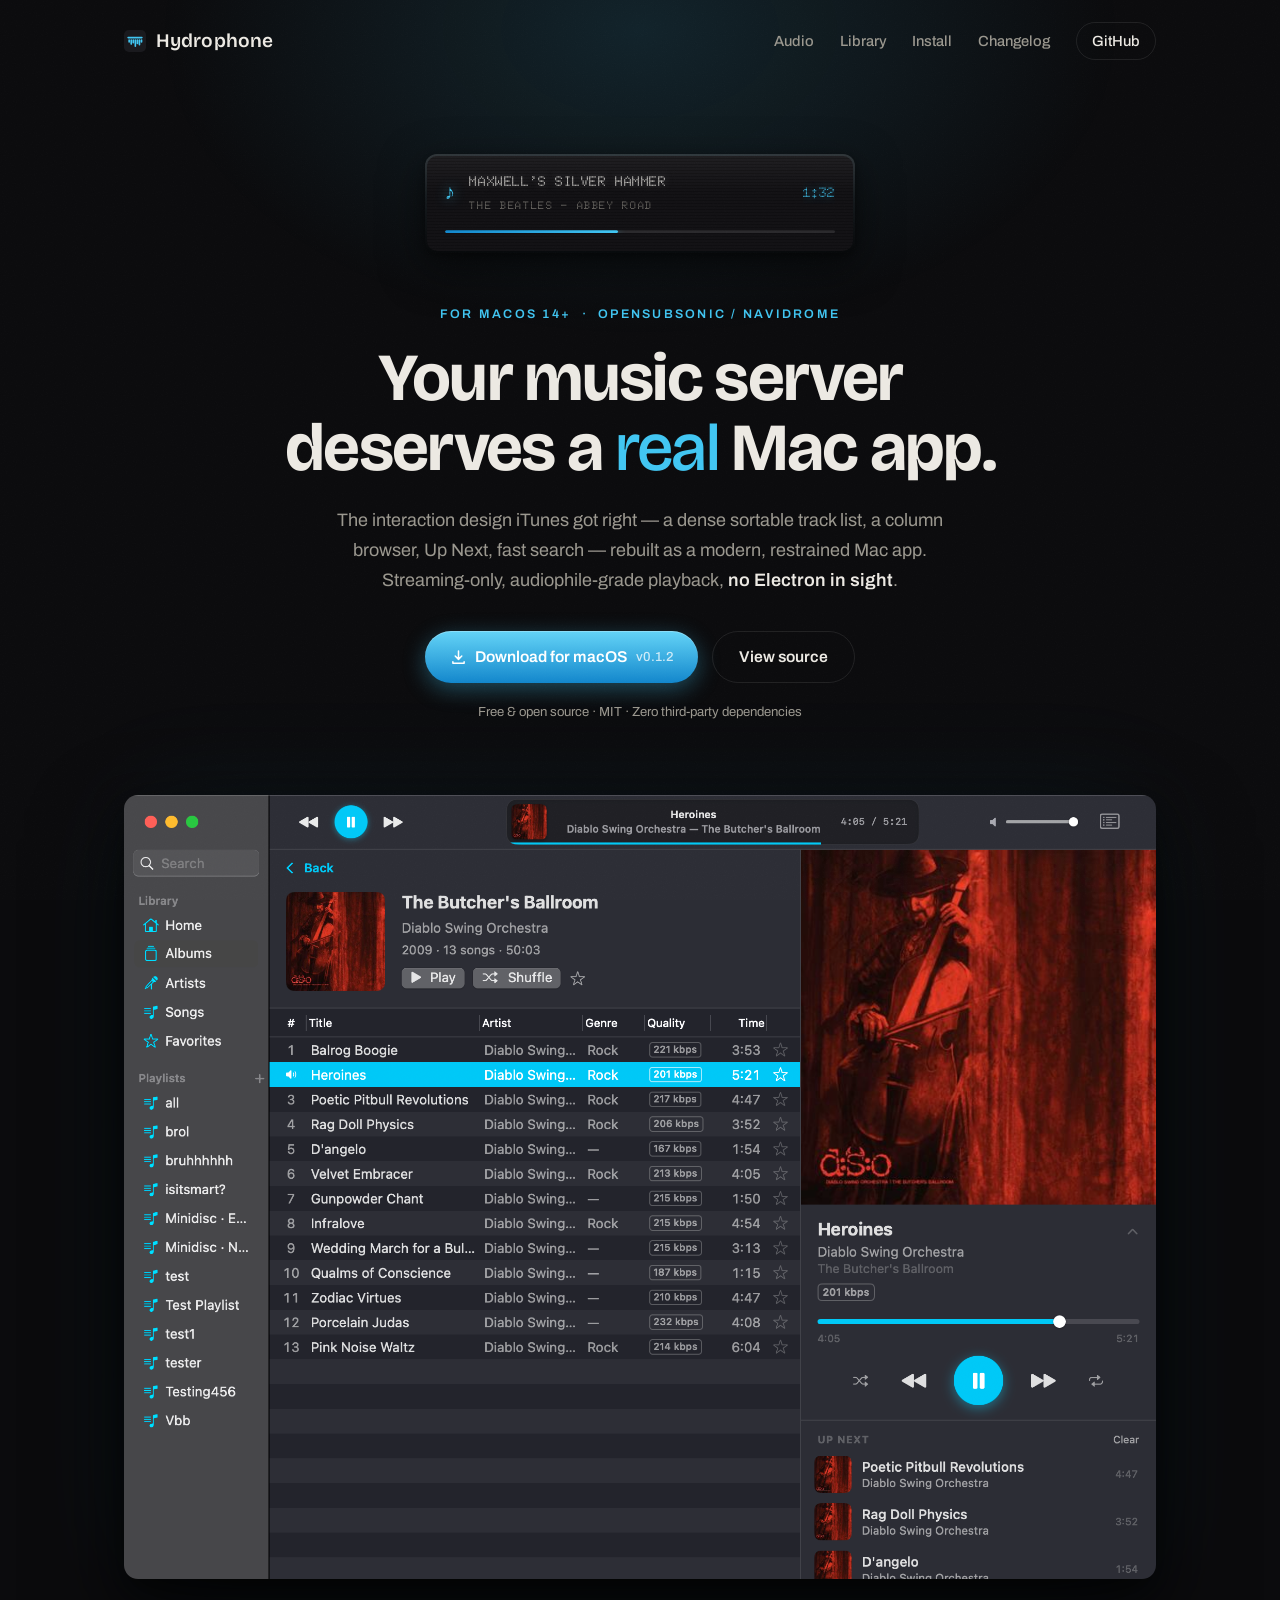
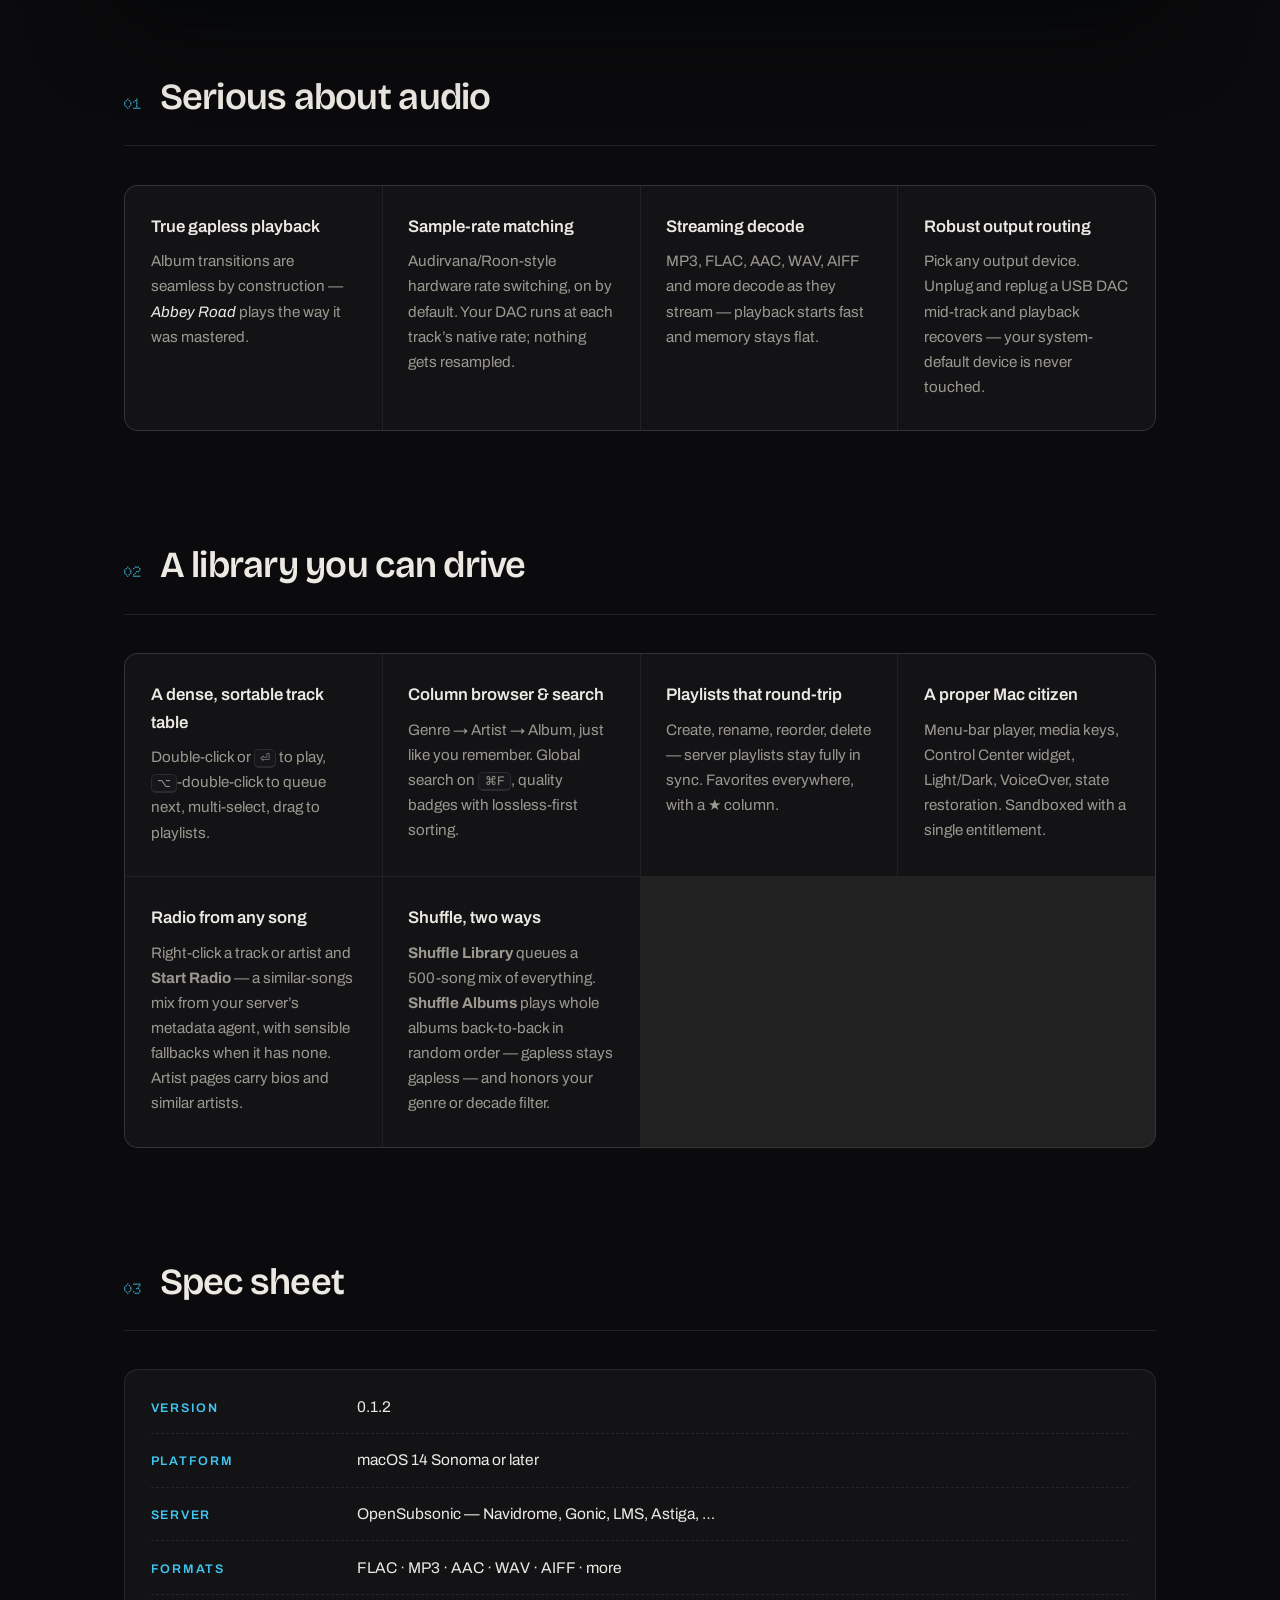
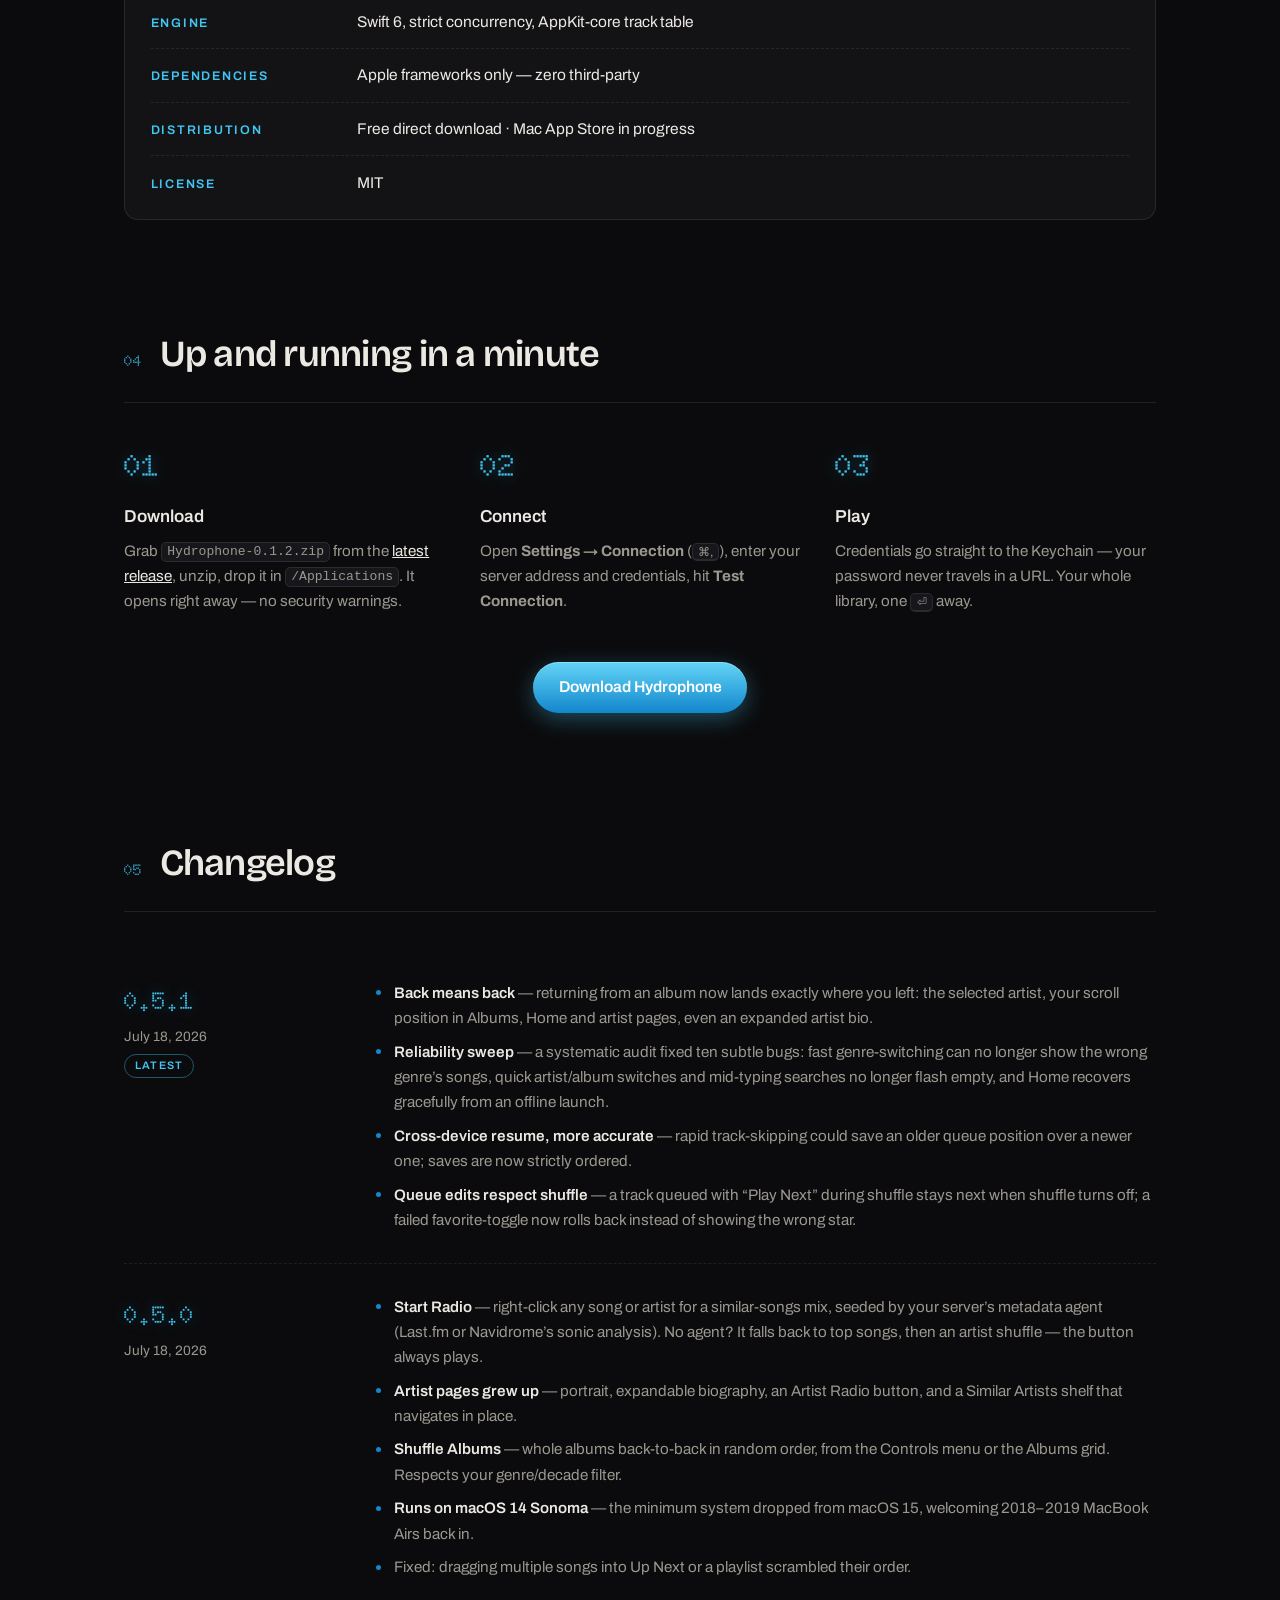
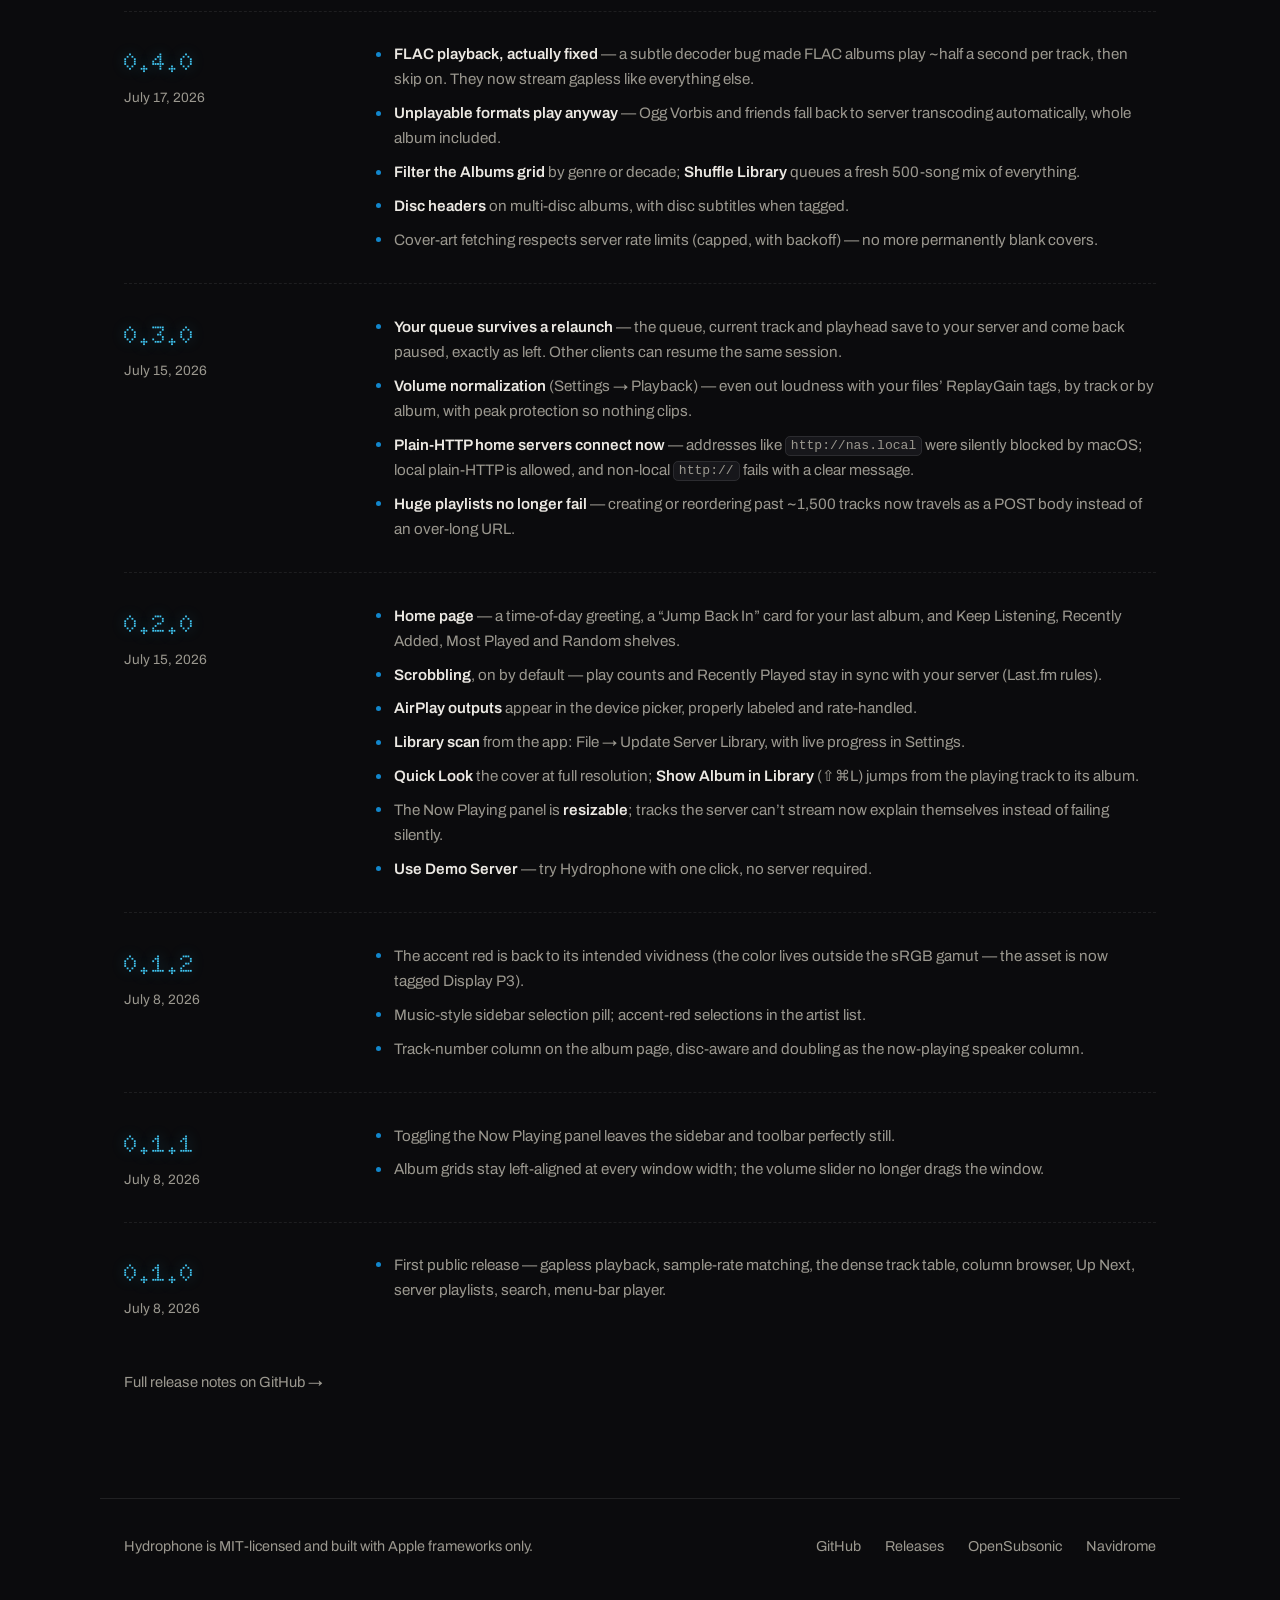
==== site/index.html @ 829f9384 "site: retake the marketing screenshot with the new branding Captured live from the aqua build agains" ====
<!doctype html>
<html lang="en">
<head>
<meta charset="utf-8">
<meta name="viewport" content="width=device-width, initial-scale=1">
<title>Hydrophone — a native macOS player for your own music server</title>
<meta name="description" content="Hydrophone is a native, audiophile-grade macOS music player for OpenSubsonic and Navidrome servers. Gapless playback, sample-rate matching, no Electron.">
<link rel="canonical" href="https://hydrophone.app/">
<meta property="og:url" content="https://hydrophone.app/">
<meta property="og:title" content="Hydrophone">
<meta property="og:description" content="A native macOS music player for your own OpenSubsonic server.">
<meta property="og:image" content="assets/app-window.png">
<link rel="icon" href="data:image/svg+xml,%3Csvg xmlns='http://www.w3.org/2000/svg' viewBox='0 0 32 32'%3E%3Crect width='32' height='32' rx='7' fill='%230b0b0d'/%3E%3Cpath d='M6 11h20M7.5 14.5v3M10.5 14.5v6M13.5 14.5v4M16.5 14.5v9M19.5 14.5v5M22.5 14.5v7M25.5 14.5v3' fill='none' stroke='%2341c6f2' stroke-width='2.4' stroke-linecap='round'/%3E%3C/svg%3E">
<link rel="preconnect" href="https://fonts.googleapis.com">
<link rel="preconnect" href="https://fonts.gstatic.com" crossorigin>
<link href="https://fonts.googleapis.com/css2?family=Archivo:wght@400;500;600&family=Bricolage+Grotesque:opsz,wght@12..96,500;12..96,600;12..96,700&family=Doto:wght@600;700&display=swap" rel="stylesheet">
<link rel="stylesheet" href="style.css">
</head>
<body>

<header class="nav">
  <a class="wordmark" href="#">
    <svg viewBox="0 0 32 32" width="22" height="22" aria-hidden="true"><rect width="32" height="32" rx="7" fill="#1a1a1e"/><path d="M6 11h20M7.5 14.5v3M10.5 14.5v6M13.5 14.5v4M16.5 14.5v9M19.5 14.5v5M22.5 14.5v7M25.5 14.5v3" fill="none" stroke="#41c6f2" stroke-width="2.4" stroke-linecap="round"/></svg>
    Hydrophone
  </a>
  <nav>
    <a href="#audio">Audio</a>
    <a href="#library">Library</a>
    <a href="#install">Install</a>
    <a href="#changelog">Changelog</a>
    <a class="nav-gh" href="https://github.com/thijsw/hydrophone">GitHub</a>
  </nav>
</header>

<main>
  <section class="hero">
    <div class="lcd" role="img" aria-label="Playback display showing Maxwell's Silver Hammer by The Beatles">
      <div class="lcd-glass">
        <span class="lcd-note">♪</span>
        <div class="lcd-text">
          <span class="lcd-title">MAXWELL&rsquo;S SILVER HAMMER</span>
          <span class="lcd-artist">THE BEATLES — ABBEY ROAD</span>
        </div>
        <span class="lcd-time" id="lcd-time">1:29</span>
        <div class="lcd-progress"><span id="lcd-bar"></span></div>
      </div>
    </div>

    <p class="eyebrow">For macOS 14+ &nbsp;·&nbsp; OpenSubsonic / Navidrome</p>
    <h1>Your music server<br>deserves a <em>real</em> Mac&nbsp;app.</h1>
    <p class="lede">The interaction design iTunes got right — a dense sortable track list, a column
    browser, Up Next, fast search — rebuilt as a modern, restrained Mac app.
    Streaming-only, audiophile-grade playback, <strong>no Electron in sight</strong>.</p>

    <div class="cta">
      <a class="btn-primary" href="https://github.com/thijsw/hydrophone/releases/latest">
        <svg width="15" height="15" viewBox="0 0 16 16" aria-hidden="true"><path d="M8 1v9m0 0L4.5 6.5M8 10l3.5-3.5M2 12.5V14h12v-1.5" fill="none" stroke="currentColor" stroke-width="1.6" stroke-linecap="round" stroke-linejoin="round"/></svg>
        Download for macOS <span class="ver">v<span class="app-version">0.1.2</span></span>
      </a>
      <a class="btn-ghost" href="https://github.com/thijsw/hydrophone">View source</a>
    </div>
    <p class="fineprint">Free &amp; open source · MIT · Zero third-party dependencies</p>
  </section>

  <section class="shot">
    <div class="shot-frame">
      <img src="assets/app-window.png" width="2000" height="1520"
           alt="Hydrophone playing The Butcher's Ballroom: sidebar with library and playlists, a dense sortable track table with quality badges, and a Now Playing panel with artwork and an Up Next queue.">
    </div>
  </section>

  <section class="features" id="audio">
    <div class="section-head reveal">
      <span class="index">01</span>
      <h2>Serious about audio</h2>
    </div>
    <div class="grid">
      <article class="reveal">
        <h3>True gapless playback</h3>
        <p>Album transitions are seamless by construction — <i>Abbey Road</i> plays the way it was mastered.</p>
      </article>
      <article class="reveal">
        <h3>Sample-rate matching</h3>
        <p>Audirvana/Roon-style hardware rate switching, on by default. Your DAC runs at each track&rsquo;s native rate; nothing gets resampled.</p>
      </article>
      <article class="reveal">
        <h3>Streaming decode</h3>
        <p>MP3, FLAC, AAC, WAV, AIFF and more decode as they stream — playback starts fast and memory stays flat.</p>
      </article>
      <article class="reveal">
        <h3>Robust output routing</h3>
        <p>Pick any output device. Unplug and replug a USB DAC mid-track and playback recovers — your system-default device is never touched.</p>
      </article>
    </div>
  </section>

  <section class="features" id="library">
    <div class="section-head reveal">
      <span class="index">02</span>
      <h2>A library you can drive</h2>
    </div>
    <div class="grid">
      <article class="reveal">
        <h3>A dense, sortable track table</h3>
        <p>Double-click or <kbd>⏎</kbd> to play, <kbd>⌥</kbd>-double-click to queue next, multi-select, drag to playlists.</p>
      </article>
      <article class="reveal">
        <h3>Column browser &amp; search</h3>
        <p>Genre → Artist → Album, just like you remember. Global search on <kbd>⌘F</kbd>, quality badges with lossless-first sorting.</p>
      </article>
      <article class="reveal">
        <h3>Playlists that round-trip</h3>
        <p>Create, rename, reorder, delete — server playlists stay fully in sync. Favorites everywhere, with a ★ column.</p>
      </article>
      <article class="reveal">
        <h3>A proper Mac citizen</h3>
        <p>Menu-bar player, media keys, Control Center widget, Light/Dark, VoiceOver, state restoration. Sandboxed with a single entitlement.</p>
      </article>
      <article class="reveal">
        <h3>Radio from any song</h3>
        <p>Right-click a track or artist and <strong>Start Radio</strong> — a similar-songs mix from your server&rsquo;s metadata agent, with sensible fallbacks when it has none. Artist pages carry bios and similar artists.</p>
      </article>
      <article class="reveal">
        <h3>Shuffle, two ways</h3>
        <p><strong>Shuffle Library</strong> queues a 500-song mix of everything. <strong>Shuffle Albums</strong> plays whole albums back-to-back in random order — gapless stays gapless — and honors your genre or decade filter.</p>
      </article>
    </div>
  </section>

  <section class="spec reveal">
    <div class="section-head">
      <span class="index">03</span>
      <h2>Spec sheet</h2>
    </div>
    <dl>
      <div><dt>Version</dt><dd><span class="app-version">0.1.2</span></dd></div>
      <div><dt>Platform</dt><dd>macOS 14 Sonoma or later</dd></div>
      <div><dt>Server</dt><dd>OpenSubsonic — Navidrome, Gonic, LMS, Astiga, …</dd></div>
      <div><dt>Formats</dt><dd>FLAC · MP3 · AAC · WAV · AIFF · more</dd></div>
      <div><dt>Engine</dt><dd>Swift 6, strict concurrency, AppKit-core track table</dd></div>
      <div><dt>Dependencies</dt><dd>Apple frameworks only — zero third-party</dd></div>
      <div><dt>Distribution</dt><dd>Free direct download · Mac App Store in progress</dd></div>
      <div><dt>License</dt><dd>MIT</dd></div>
    </dl>
  </section>

  <section class="install reveal" id="install">
    <div class="section-head">
      <span class="index">04</span>
      <h2>Up and running in a minute</h2>
    </div>
    <ol class="steps">
      <li>
        <h3>Download</h3>
        <p>Grab <code>Hydrophone-<span class="app-version">0.1.2</span>.zip</code> from the <a href="https://github.com/thijsw/hydrophone/releases/latest">latest release</a>, unzip, drop it in <code>/Applications</code>. It opens right away — no security warnings.</p>
      </li>
      <li>
        <h3>Connect</h3>
        <p>Open <strong>Settings → Connection</strong> (<kbd>⌘,</kbd>), enter your server address and credentials, hit <strong>Test Connection</strong>.</p>
      </li>
      <li>
        <h3>Play</h3>
        <p>Credentials go straight to the Keychain — your password never travels in a URL. Your whole library, one <kbd>⏎</kbd> away.</p>
      </li>
    </ol>
    <div class="cta center">
      <a class="btn-primary" href="https://github.com/thijsw/hydrophone/releases/latest">Download Hydrophone</a>
    </div>
  </section>

  <section class="changelog reveal" id="changelog">
    <div class="section-head">
      <span class="index">05</span>
      <h2>Changelog</h2>
    </div>

    <article class="release">
      <header>
        <span class="release-ver">0.5.1</span>
        <time datetime="2026-07-18">July 18, 2026</time>
        <span class="release-badge">Latest</span>
      </header>
      <ul>
        <li><strong>Back means back</strong> — returning from an album now lands exactly where you left: the selected artist, your scroll position in Albums, Home and artist pages, even an expanded artist bio.</li>
        <li><strong>Reliability sweep</strong> — a systematic audit fixed ten subtle bugs: fast genre-switching can no longer show the wrong genre&rsquo;s songs, quick artist/album switches and mid-typing searches no longer flash empty, and Home recovers gracefully from an offline launch.</li>
        <li><strong>Cross-device resume, more accurate</strong> — rapid track-skipping could save an older queue position over a newer one; saves are now strictly ordered.</li>
        <li><strong>Queue edits respect shuffle</strong> — a track queued with &ldquo;Play Next&rdquo; during shuffle stays next when shuffle turns off; a failed favorite-toggle now rolls back instead of showing the wrong star.</li>
      </ul>
    </article>

    <article class="release">
      <header>
        <span class="release-ver">0.5.0</span>
        <time datetime="2026-07-18">July 18, 2026</time>
      </header>
      <ul>
        <li><strong>Start Radio</strong> — right-click any song or artist for a similar-songs mix, seeded by your server&rsquo;s metadata agent (Last.fm or Navidrome&rsquo;s sonic analysis). No agent? It falls back to top songs, then an artist shuffle — the button always plays.</li>
        <li><strong>Artist pages grew up</strong> — portrait, expandable biography, an Artist Radio button, and a Similar Artists shelf that navigates in place.</li>
        <li><strong>Shuffle Albums</strong> — whole albums back-to-back in random order, from the Controls menu or the Albums grid. Respects your genre/decade filter.</li>
        <li><strong>Runs on macOS 14 Sonoma</strong> — the minimum system dropped from macOS 15, welcoming 2018–2019 MacBook Airs back in.</li>
        <li>Fixed: dragging multiple songs into Up Next or a playlist scrambled their order.</li>
      </ul>
    </article>

    <article class="release">
      <header>
        <span class="release-ver">0.4.0</span>
        <time datetime="2026-07-17">July 17, 2026</time>
      </header>
      <ul>
        <li><strong>FLAC playback, actually fixed</strong> — a subtle decoder bug made FLAC albums play ~half a second per track, then skip on. They now stream gapless like everything else.</li>
        <li><strong>Unplayable formats play anyway</strong> — Ogg Vorbis and friends fall back to server transcoding automatically, whole album included.</li>
        <li><strong>Filter the Albums grid</strong> by genre or decade; <strong>Shuffle Library</strong> queues a fresh 500-song mix of everything.</li>
        <li><strong>Disc headers</strong> on multi-disc albums, with disc subtitles when tagged.</li>
        <li>Cover-art fetching respects server rate limits (capped, with backoff) — no more permanently blank covers.</li>
      </ul>
    </article>

    <article class="release">
      <header>
        <span class="release-ver">0.3.0</span>
        <time datetime="2026-07-15">July 15, 2026</time>
      </header>
      <ul>
        <li><strong>Your queue survives a relaunch</strong> — the queue, current track and playhead save to your server and come back paused, exactly as left. Other clients can resume the same session.</li>
        <li><strong>Volume normalization</strong> (Settings → Playback) — even out loudness with your files&rsquo; ReplayGain tags, by track or by album, with peak protection so nothing clips.</li>
        <li><strong>Plain-HTTP home servers connect now</strong> — addresses like <code>http://nas.local</code> were silently blocked by macOS; local plain-HTTP is allowed, and non-local <code>http://</code> fails with a clear message.</li>
        <li><strong>Huge playlists no longer fail</strong> — creating or reordering past ~1,500 tracks now travels as a POST body instead of an over-long URL.</li>
      </ul>
    </article>

    <article class="release">
      <header>
        <span class="release-ver">0.2.0</span>
        <time datetime="2026-07-15">July 15, 2026</time>
      </header>
      <ul>
        <li><strong>Home page</strong> — a time-of-day greeting, a &ldquo;Jump Back In&rdquo; card for your last album, and Keep Listening, Recently Added, Most Played and Random shelves.</li>
        <li><strong>Scrobbling</strong>, on by default — play counts and Recently Played stay in sync with your server (Last.fm rules).</li>
        <li><strong>AirPlay outputs</strong> appear in the device picker, properly labeled and rate-handled.</li>
        <li><strong>Library scan</strong> from the app: File → Update Server Library, with live progress in Settings.</li>
        <li><strong>Quick Look</strong> the cover at full resolution; <strong>Show Album in Library</strong> (⇧⌘L) jumps from the playing track to its album.</li>
        <li>The Now Playing panel is <strong>resizable</strong>; tracks the server can&rsquo;t stream now explain themselves instead of failing silently.</li>
        <li><strong>Use Demo Server</strong> — try Hydrophone with one click, no server required.</li>
      </ul>
    </article>

    <article class="release">
      <header>
        <span class="release-ver">0.1.2</span>
        <time datetime="2026-07-08">July 8, 2026</time>
      </header>
      <ul>
        <li>The accent red is back to its intended vividness (the color lives outside the sRGB gamut — the asset is now tagged Display P3).</li>
        <li>Music-style sidebar selection pill; accent-red selections in the artist list.</li>
        <li>Track-number column on the album page, disc-aware and doubling as the now-playing speaker column.</li>
      </ul>
    </article>

    <article class="release">
      <header>
        <span class="release-ver">0.1.1</span>
        <time datetime="2026-07-08">July 8, 2026</time>
      </header>
      <ul>
        <li>Toggling the Now Playing panel leaves the sidebar and toolbar perfectly still.</li>
        <li>Album grids stay left-aligned at every window width; the volume slider no longer drags the window.</li>
      </ul>
    </article>

    <article class="release">
      <header>
        <span class="release-ver">0.1.0</span>
        <time datetime="2026-07-08">July 8, 2026</time>
      </header>
      <ul>
        <li>First public release — gapless playback, sample-rate matching, the dense track table, column browser, Up Next, server playlists, search, menu-bar player.</li>
      </ul>
    </article>

    <p class="changelog-more"><a href="https://github.com/thijsw/hydrophone/releases">Full release notes on GitHub →</a></p>
  </section>
</main>

<footer>
  <p>Hydrophone is MIT-licensed and built with Apple frameworks only.</p>
  <nav>
    <a href="https://github.com/thijsw/hydrophone">GitHub</a>
    <a href="https://github.com/thijsw/hydrophone/releases">Releases</a>
    <a href="https://opensubsonic.netlify.app/">OpenSubsonic</a>
    <a href="https://www.navidrome.org/">Navidrome</a>
  </nav>
</footer>

<script>
  // LCD: tick the counter and progress from 1:29 toward 3:27, then loop.
  (function () {
    var t = 89, total = 207;
    var time = document.getElementById('lcd-time');
    var bar = document.getElementById('lcd-bar');
    if (window.matchMedia('(prefers-reduced-motion: reduce)').matches) {
      bar.style.width = (t / total * 100) + '%';
      return;
    }
    setInterval(function () {
      t = t >= total ? 0 : t + 1;
      time.textContent = Math.floor(t / 60) + ':' + String(t % 60).padStart(2, '0');
      bar.style.width = (t / total * 100) + '%';
    }, 1000);
  })();

  // Scroll reveals
  (function () {
    if (window.matchMedia('(prefers-reduced-motion: reduce)').matches) return;
    var io = new IntersectionObserver(function (entries) {
      entries.forEach(function (e) {
        if (e.isIntersecting) { e.target.classList.add('in'); io.unobserve(e.target); }
      });
    }, { threshold: 0.15 });
    document.querySelectorAll('.reveal').forEach(function (el) { io.observe(el); });
  })();
</script>
</body>
</html>
---- site/style.css ----
/* ————— Hydrophone landing — dark hi-fi ————— */

:root {
  --bg: #0b0b0d;
  --panel: #131316;
  --panel-2: #17171b;
  --line: rgba(255, 255, 255, 0.09);
  --text: #ece9e3;
  --muted: #9b988f;
  --accent: #41c6f2;
  --accent-deep: #1287cc;
  --display: "Bricolage Grotesque", "Archivo", sans-serif;
  --body: "Archivo", -apple-system, sans-serif;
  --lcd-font: "Doto", monospace;
}

* { margin: 0; padding: 0; box-sizing: border-box; }

html { scroll-behavior: smooth; }

body {
  background: var(--bg);
  color: var(--text);
  font-family: var(--body);
  font-size: 1.0625rem;
  line-height: 1.65;
  -webkit-font-smoothing: antialiased;
  overflow-x: hidden;
}

/* Grain + top glow atmosphere */
body::before {
  content: "";
  position: fixed;
  inset: 0;
  pointer-events: none;
  z-index: 2;
  opacity: 0.5;
  background-image: url("data:image/svg+xml,%3Csvg xmlns='http://www.w3.org/2000/svg' width='120' height='120'%3E%3Cfilter id='n'%3E%3CfeTurbulence type='fractalNoise' baseFrequency='0.9' numOctaves='2'/%3E%3CfeColorMatrix values='0 0 0 0 1 0 0 0 0 1 0 0 0 0 1 0 0 0 0.035 0'/%3E%3C/filter%3E%3Crect width='120' height='120' filter='url(%23n)'/%3E%3C/svg%3E");
}
body::after {
  content: "";
  position: absolute;
  top: -320px;
  left: 50%;
  width: 1100px;
  height: 700px;
  transform: translateX(-50%);
  pointer-events: none;
  background: radial-gradient(ellipse at center, rgba(65, 198, 242, 0.13), transparent 62%);
}

a { color: inherit; }
::selection { background: var(--accent); color: #fff; }

kbd {
  font-family: var(--body);
  font-size: 0.82em;
  border: 1px solid var(--line);
  border-bottom-width: 2px;
  border-radius: 5px;
  padding: 0.08em 0.42em;
  background: var(--panel-2);
  white-space: nowrap;
}

code {
  font-family: ui-monospace, "SF Mono", Menlo, monospace;
  font-size: 0.86em;
  background: var(--panel-2);
  border: 1px solid var(--line);
  border-radius: 5px;
  padding: 0.1em 0.4em;
}

/* ————— Nav ————— */

.nav {
  position: relative;
  z-index: 3;
  max-width: 1080px;
  margin: 0 auto;
  padding: 1.4rem 1.5rem;
  display: flex;
  align-items: center;
  justify-content: space-between;
}

.wordmark {
  display: flex;
  align-items: center;
  gap: 0.6rem;
  font-family: var(--display);
  font-size: 1.2rem;
  font-weight: 600;
  text-decoration: none;
  letter-spacing: 0.01em;
}

.nav nav { display: flex; gap: 1.6rem; align-items: center; }

.nav nav a {
  text-decoration: none;
  color: var(--muted);
  font-size: 0.92rem;
  font-weight: 500;
  transition: color 0.2s;
}
.nav nav a:hover { color: var(--text); }

.nav-gh {
  color: var(--text) !important;
  border: 1px solid var(--line);
  border-radius: 99px;
  padding: 0.35rem 0.95rem;
}
.nav-gh:hover { border-color: rgba(255, 255, 255, 0.25); }

/* ————— Hero ————— */

.hero {
  position: relative;
  z-index: 1;
  max-width: 820px;
  margin: 0 auto;
  padding: 4.5rem 1.5rem 3rem;
  text-align: center;
}

/* The LCD — the iTunes-style readout from the app's toolbar */
.lcd {
  width: min(430px, 100%);
  margin: 0 auto 3.2rem;
  border-radius: 12px;
  padding: 2px;
  background: linear-gradient(180deg, rgba(255,255,255,0.14), rgba(255,255,255,0.03) 45%, rgba(0,0,0,0.4));
  box-shadow: 0 14px 44px rgba(0, 0, 0, 0.55), 0 3px 10px rgba(0, 0, 0, 0.4);
  animation: lcd-drop 0.9s cubic-bezier(0.16, 1, 0.3, 1) both;
}

@keyframes lcd-drop {
  from { opacity: 0; transform: translateY(-18px) scale(0.96); }
}

.lcd-glass {
  position: relative;
  display: grid;
  grid-template-columns: auto 1fr auto;
  align-items: center;
  gap: 0.9rem;
  padding: 0.85rem 1.1rem 1.15rem;
  border-radius: 10px;
  background:
    linear-gradient(180deg, rgba(255,255,255,0.055), transparent 38%),
    #121114;
  overflow: hidden;
}

/* scanlines */
.lcd-glass::after {
  content: "";
  position: absolute;
  inset: 0;
  pointer-events: none;
  background: repeating-linear-gradient(0deg, transparent 0 2px, rgba(0, 0, 0, 0.22) 2px 3px);
}

.lcd-note {
  color: var(--accent);
  font-size: 1.3rem;
  text-shadow: 0 0 12px rgba(65, 198, 242, 0.8);
  animation: pulse 2.4s ease-in-out infinite;
}

@keyframes pulse {
  0%, 100% { opacity: 1; }
  50% { opacity: 0.55; }
}

.lcd-text {
  display: flex;
  flex-direction: column;
  gap: 0.28rem;
  text-align: left;
  min-width: 0;
}

.lcd-title, .lcd-artist, .lcd-time {
  font-family: var(--lcd-font);
  font-weight: 700;
  white-space: nowrap;
  overflow: hidden;
  text-overflow: ellipsis;
}

.lcd-title {
  font-size: 0.88rem;
  letter-spacing: 0.04em;
  color: #f3f1ec;
  text-shadow: 0 0 10px rgba(243, 241, 236, 0.35);
}

.lcd-artist {
  font-size: 0.68rem;
  letter-spacing: 0.06em;
  color: #8b8880;
}

.lcd-time {
  font-size: 0.85rem;
  color: var(--accent);
  text-shadow: 0 0 10px rgba(65, 198, 242, 0.6);
  font-variant-numeric: tabular-nums;
}

.lcd-progress {
  grid-column: 1 / -1;
  height: 3px;
  border-radius: 3px;
  background: rgba(255, 255, 255, 0.1);
  overflow: hidden;
}

.lcd-progress span {
  display: block;
  height: 100%;
  width: 43%;
  border-radius: 3px;
  background: linear-gradient(90deg, var(--accent-deep), var(--accent));
  box-shadow: 0 0 8px rgba(65, 198, 242, 0.7);
  transition: width 1s linear;
}

.eyebrow {
  font-size: 0.78rem;
  font-weight: 600;
  letter-spacing: 0.18em;
  text-transform: uppercase;
  color: var(--accent);
  margin-bottom: 1.2rem;
}

h1 {
  font-family: var(--display);
  font-size: clamp(2.5rem, 6.2vw, 4.2rem);
  font-weight: 700;
  line-height: 1.04;
  letter-spacing: -0.025em;
  margin-bottom: 1.4rem;
  text-wrap: balance;
}

h1 em {
  font-style: normal;
  font-weight: 500;
  color: var(--accent);
}

.lede {
  max-width: 620px;
  margin: 0 auto 2.2rem;
  color: var(--muted);
  font-size: 1.125rem;
  text-wrap: pretty;
}

.lede strong { color: var(--text); font-weight: 600; }

.cta {
  display: flex;
  gap: 0.9rem;
  justify-content: center;
  flex-wrap: wrap;
  margin-bottom: 1.1rem;
}

.btn-primary, .btn-ghost {
  display: inline-flex;
  align-items: center;
  gap: 0.55rem;
  text-decoration: none;
  font-weight: 600;
  font-size: 0.98rem;
  border-radius: 99px;
  padding: 0.78rem 1.6rem;
  transition: transform 0.15s ease, box-shadow 0.2s ease, border-color 0.2s;
}

.btn-primary {
  background: linear-gradient(180deg, #63d4f7, var(--accent-deep));
  color: #fff;
  box-shadow: 0 6px 22px rgba(65, 198, 242, 0.35), inset 0 1px 0 rgba(255, 255, 255, 0.25);
}
.btn-primary:hover {
  transform: translateY(-1px);
  box-shadow: 0 10px 30px rgba(65, 198, 242, 0.5), inset 0 1px 0 rgba(255, 255, 255, 0.25);
}

.btn-ghost {
  border: 1px solid var(--line);
  color: var(--text);
}
.btn-ghost:hover { border-color: rgba(255, 255, 255, 0.3); }

.fineprint { font-size: 0.82rem; color: var(--muted); }

.btn-primary .ver {
  font-weight: 500;
  font-size: 0.82rem;
  opacity: 0.75;
}

/* ————— Screenshot ————— */

.shot {
  max-width: 1080px;
  margin: 0 auto;
  padding: 1.5rem 1.5rem 0;
  perspective: 1400px;
}

.shot-frame {
  border-radius: 14px;
  overflow: hidden;
  box-shadow:
    0 40px 90px rgba(0, 0, 0, 0.65),
    0 12px 30px rgba(0, 0, 0, 0.5),
    0 0 120px rgba(65, 198, 242, 0.07);
  animation: shot-rise 1.1s 0.15s cubic-bezier(0.16, 1, 0.3, 1) both;
}

@keyframes shot-rise {
  from { opacity: 0; transform: translateY(34px) rotateX(4deg); }
}

.shot-frame img { display: block; width: 100%; height: auto; }

/* ————— Sections ————— */

.features, .spec, .install {
  max-width: 1080px;
  margin: 0 auto;
  padding: 5.5rem 1.5rem 1rem;
}

.section-head {
  display: flex;
  align-items: baseline;
  gap: 1.1rem;
  margin-bottom: 2.4rem;
  border-bottom: 1px solid var(--line);
  padding-bottom: 1.1rem;
}

.index {
  font-family: var(--lcd-font);
  font-weight: 700;
  font-size: 0.95rem;
  color: var(--accent);
}

h2 {
  font-family: var(--display);
  font-size: clamp(1.7rem, 3.4vw, 2.3rem);
  font-weight: 600;
  letter-spacing: -0.02em;
}

.grid {
  display: grid;
  grid-template-columns: repeat(auto-fit, minmax(240px, 1fr));
  gap: 1px;
  background: var(--line);
  border: 1px solid var(--line);
  border-radius: 14px;
  overflow: hidden;
}

.grid article {
  background: var(--panel);
  padding: 1.7rem 1.6rem 1.9rem;
  transition: background 0.25s;
}
.grid article:hover { background: var(--panel-2); }

.grid h3 {
  font-size: 1.05rem;
  font-weight: 600;
  margin-bottom: 0.55rem;
}

.grid p { color: var(--muted); font-size: 0.95rem; }
.grid i { color: var(--text); }

/* ————— Spec sheet ————— */

.spec dl {
  border: 1px solid var(--line);
  border-radius: 14px;
  background: var(--panel);
  padding: 0.6rem 1.6rem;
}

.spec dl > div {
  display: flex;
  align-items: baseline;
  gap: 1rem;
  padding: 0.85rem 0;
}
.spec dl > div + div { border-top: 1px dashed rgba(255, 255, 255, 0.08); }

.spec dt {
  flex: 0 0 clamp(110px, 18vw, 190px);
  font-size: 0.78rem;
  font-weight: 600;
  letter-spacing: 0.14em;
  text-transform: uppercase;
  color: var(--accent);
}

.spec dd { color: var(--text); font-size: 0.97rem; }

/* ————— Install ————— */

.steps {
  list-style: none;
  counter-reset: step;
  display: grid;
  grid-template-columns: repeat(auto-fit, minmax(240px, 1fr));
  gap: 2.2rem;
  margin-bottom: 3rem;
}

.steps li { counter-increment: step; }

.steps li::before {
  content: "0" counter(step);
  display: block;
  font-family: var(--lcd-font);
  font-weight: 700;
  font-size: 1.9rem;
  color: var(--accent);
  text-shadow: 0 0 14px rgba(65, 198, 242, 0.45);
  margin-bottom: 0.7rem;
}

.steps h3 { font-size: 1.08rem; font-weight: 600; margin-bottom: 0.45rem; }
.steps p { color: var(--muted); font-size: 0.95rem; }
.steps a { color: var(--text); }

.cta.center { margin: 0 0 1rem; }

/* ————— Changelog ————— */

.changelog {
  max-width: 1080px;
  margin: 0 auto;
  padding: 5.5rem 1.5rem 1rem;
}

.release {
  display: grid;
  grid-template-columns: minmax(150px, 220px) 1fr;
  gap: 1rem 2rem;
  padding: 1.9rem 0;
}
.release + .release { border-top: 1px dashed rgba(255, 255, 255, 0.08); }

.release header { display: flex; flex-direction: column; gap: 0.35rem; align-items: flex-start; }

.release-ver {
  font-family: var(--lcd-font);
  font-weight: 700;
  font-size: 1.5rem;
  color: var(--accent);
  text-shadow: 0 0 14px rgba(65, 198, 242, 0.4);
}

.release time { font-size: 0.85rem; color: var(--muted); }

.release-badge {
  font-size: 0.68rem;
  font-weight: 600;
  letter-spacing: 0.12em;
  text-transform: uppercase;
  color: var(--accent);
  border: 1px solid rgba(65, 198, 242, 0.4);
  border-radius: 99px;
  padding: 0.14rem 0.6rem;
}

.release ul { list-style: none; display: flex; flex-direction: column; gap: 0.55rem; }

.release li {
  color: var(--muted);
  font-size: 0.95rem;
  padding-left: 1.1rem;
  position: relative;
}
.release li::before {
  content: "";
  position: absolute;
  left: 0;
  top: 0.62em;
  width: 5px;
  height: 5px;
  border-radius: 50%;
  background: var(--accent-deep);
}
.release li strong { color: var(--text); font-weight: 600; }

.changelog-more { margin-top: 1.2rem; font-size: 0.92rem; }
.changelog-more a { color: var(--muted); text-decoration: none; transition: color 0.2s; }
.changelog-more a:hover { color: var(--text); }

@media (max-width: 560px) {
  .release { grid-template-columns: 1fr; gap: 0.8rem; }
  .release header { flex-direction: row; align-items: baseline; gap: 0.8rem; }
}

/* ————— Footer ————— */

footer {
  margin-top: 5.5rem;
  border-top: 1px solid var(--line);
  padding: 2.2rem 1.5rem 2.8rem;
  display: flex;
  flex-wrap: wrap;
  gap: 1rem 2rem;
  align-items: center;
  justify-content: space-between;
  max-width: 1080px;
  margin-left: auto;
  margin-right: auto;
  color: var(--muted);
  font-size: 0.9rem;
}

footer nav { display: flex; gap: 1.5rem; flex-wrap: wrap; }
footer a { color: var(--muted); text-decoration: none; transition: color 0.2s; }
footer a:hover { color: var(--text); }

/* ————— Reveals ————— */

.reveal { opacity: 0; transform: translateY(22px); transition: opacity 0.7s ease, transform 0.7s cubic-bezier(0.16, 1, 0.3, 1); }
.reveal.in { opacity: 1; transform: none; }

@media (prefers-reduced-motion: reduce) {
  .reveal { opacity: 1; transform: none; }
  .lcd, .shot-frame { animation: none; }
  .lcd-note { animation: none; }
  html { scroll-behavior: auto; }
}

@media (max-width: 560px) {
  .nav nav { gap: 1rem; }
  .nav nav a:not(.nav-gh) { display: none; }
  .hero { padding-top: 3rem; }
}
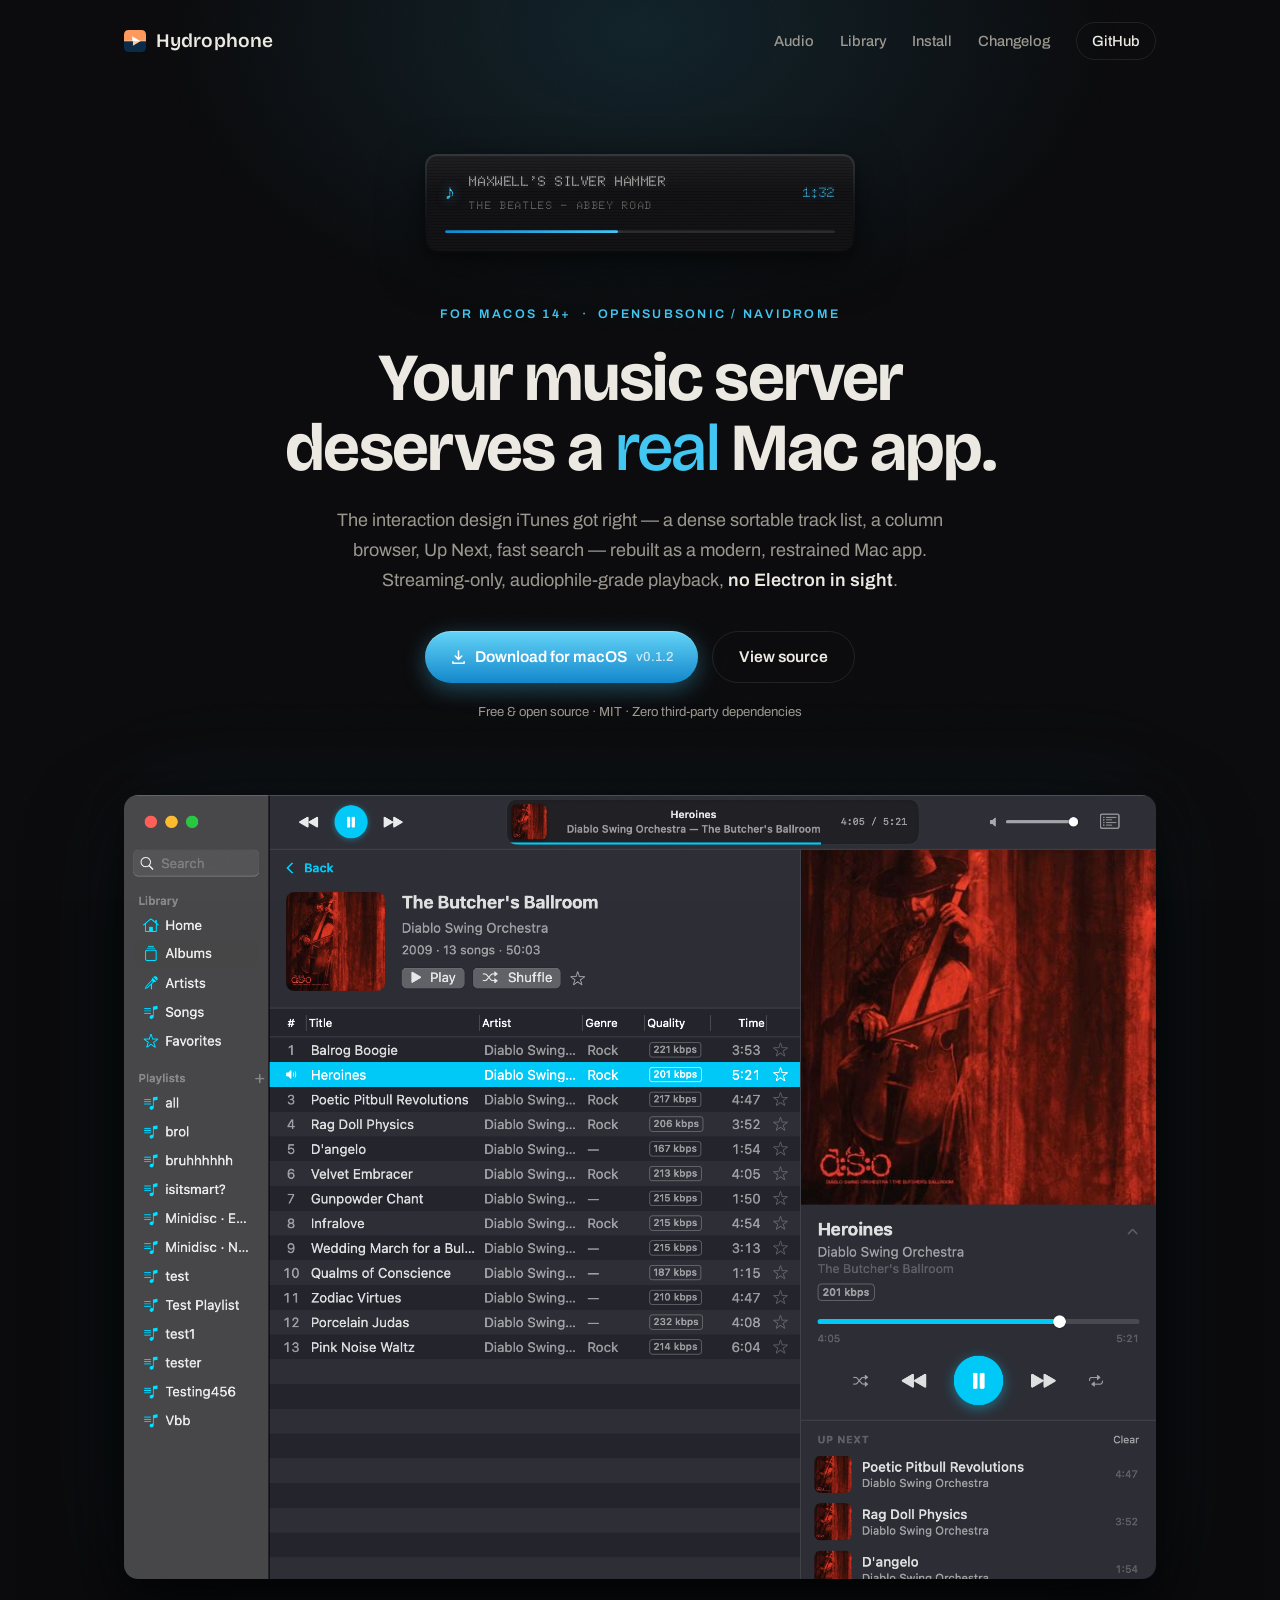
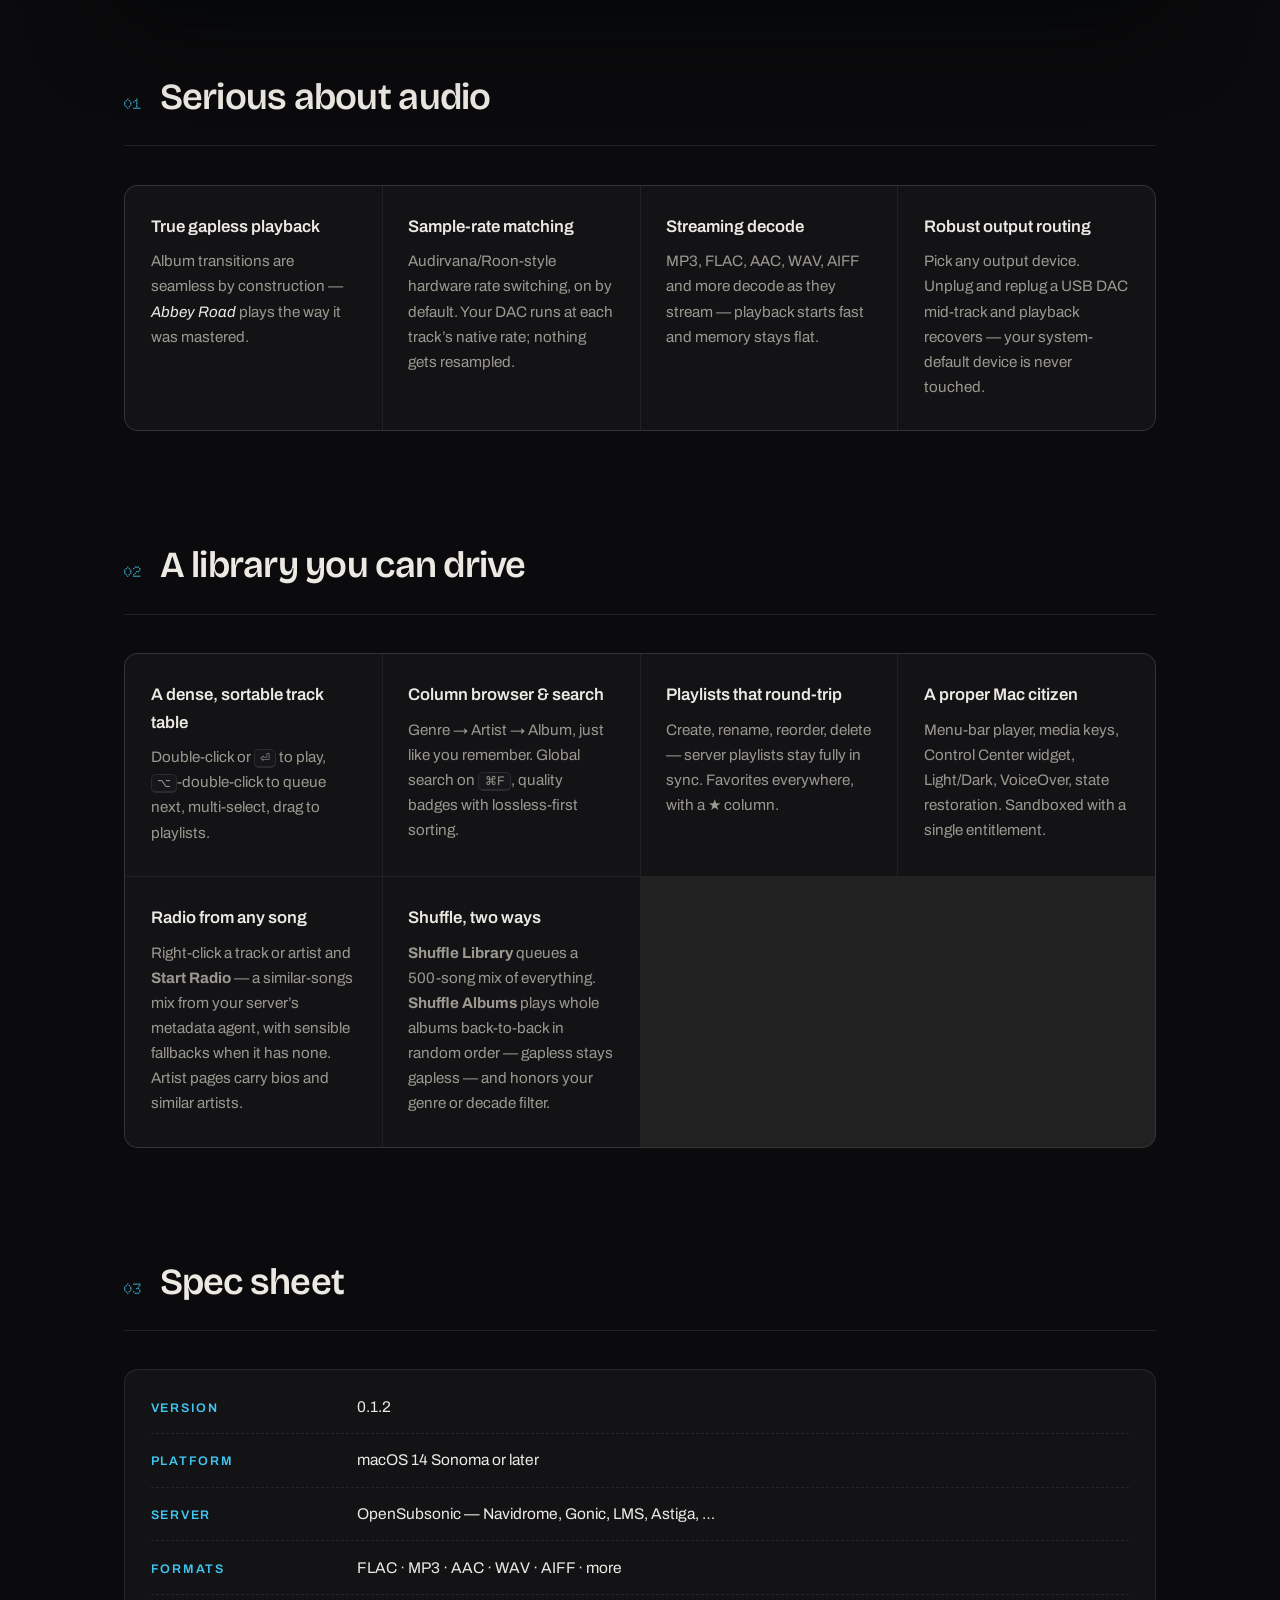
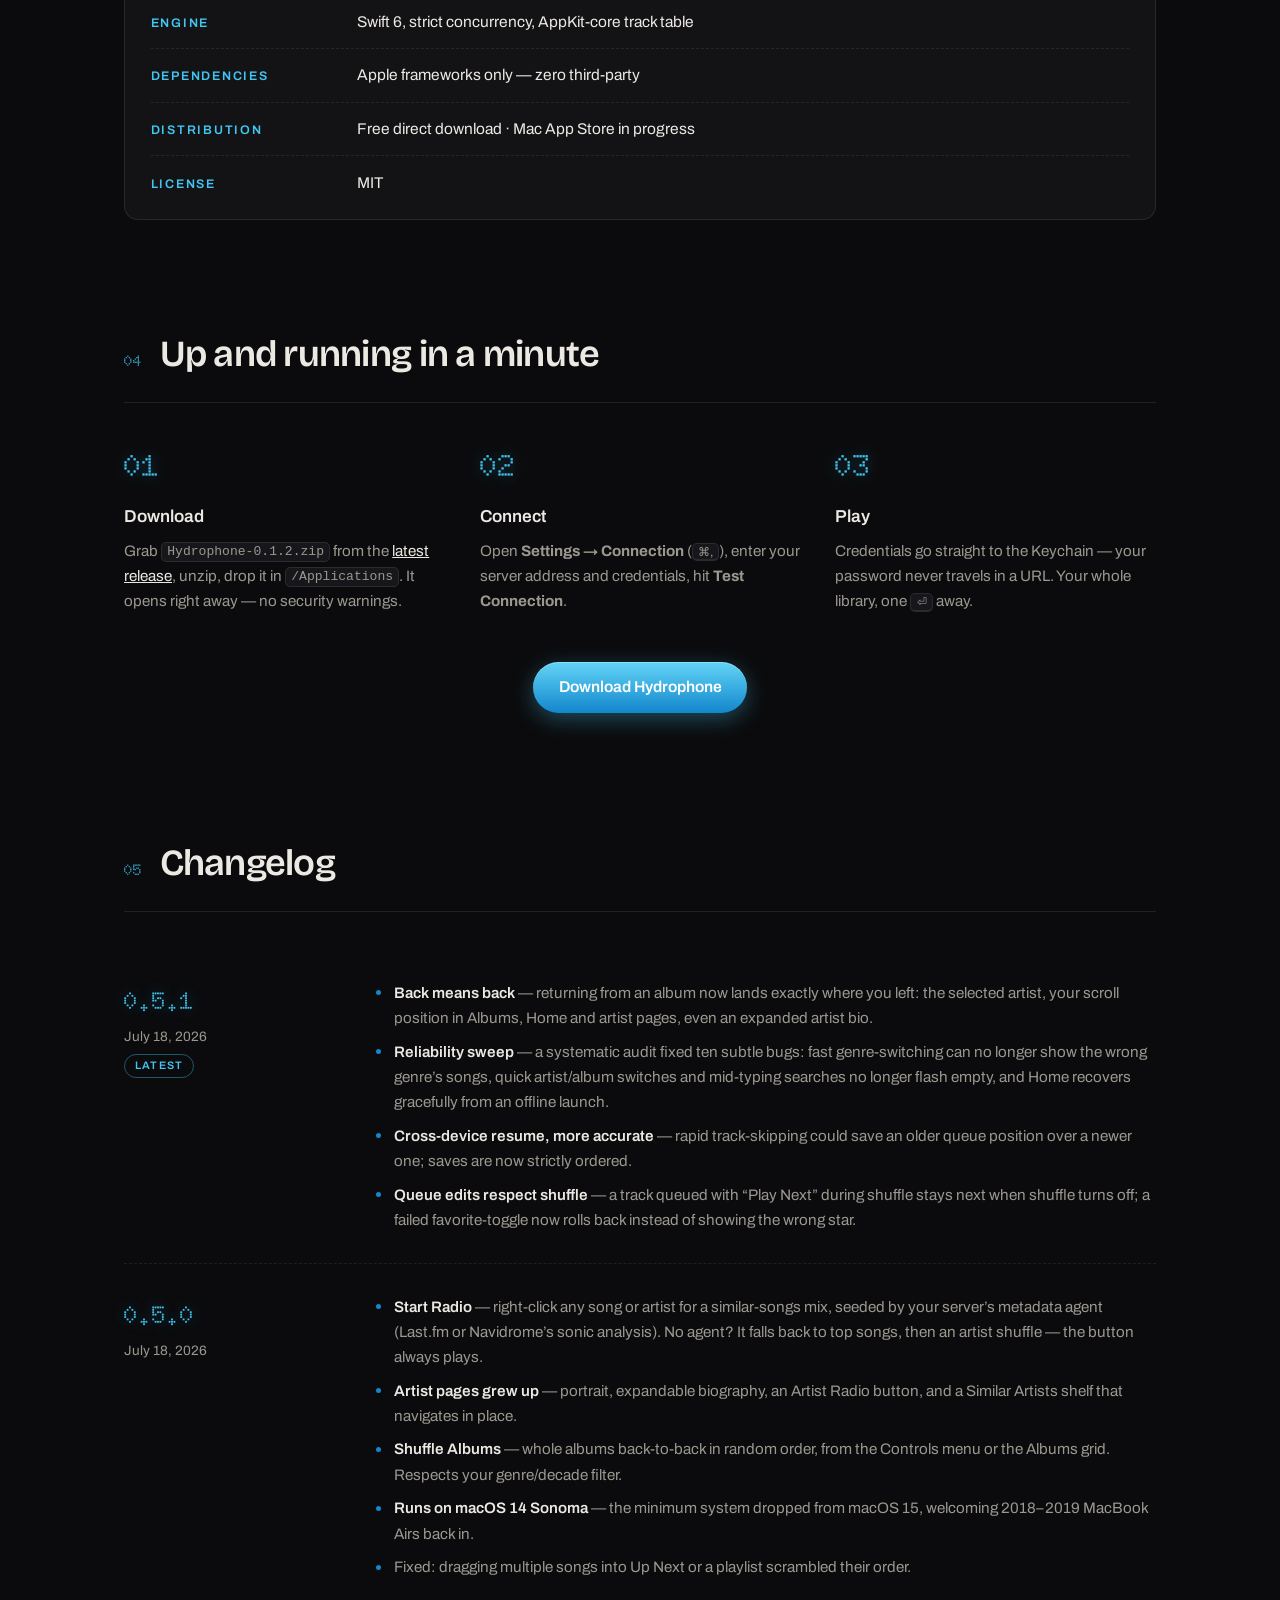
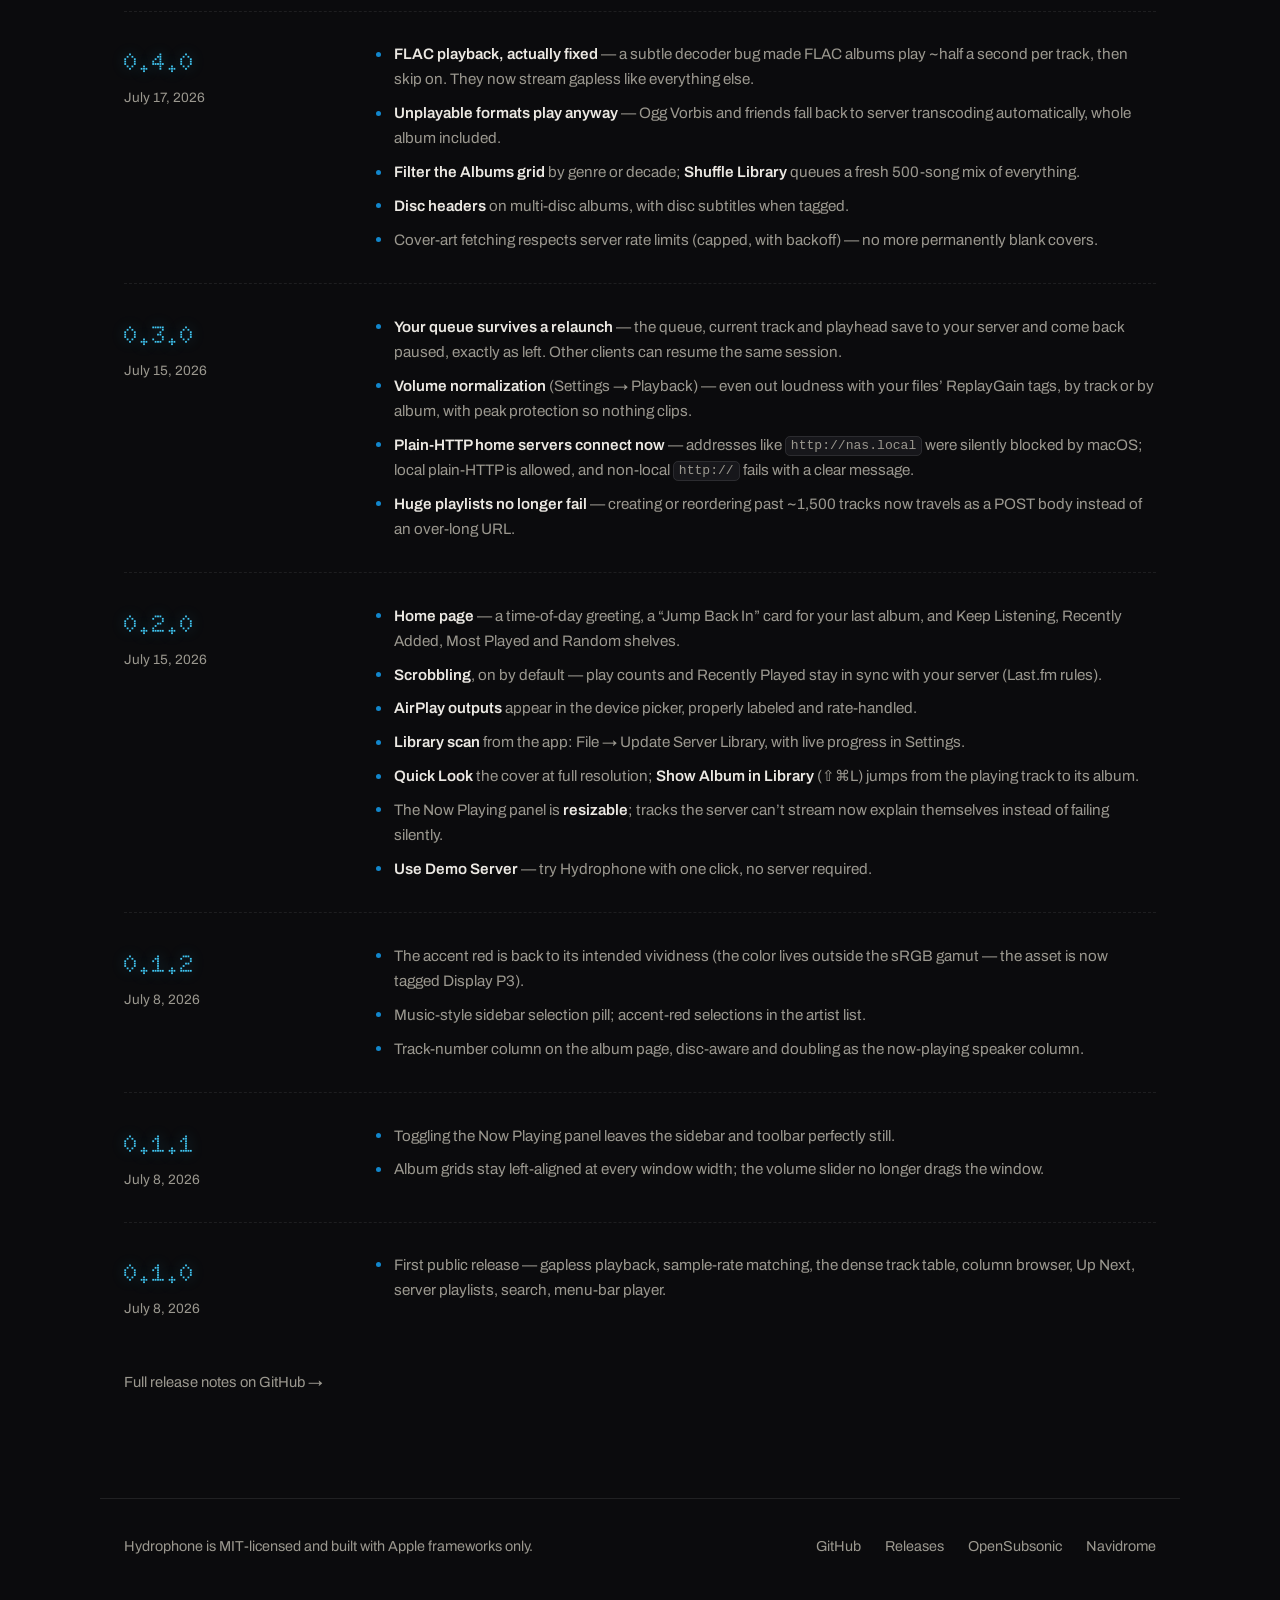
==== commit 449300e5: "feat(ui): new app icon — half-submerged play button, Dusk palette Replaces the placeholder hanging-b" ====
--- a/site/index.html
+++ b/site/index.html
@@ -10,7 +10,7 @@
 <meta property="og:title" content="Hydrophone">
 <meta property="og:description" content="A native macOS music player for your own OpenSubsonic server.">
 <meta property="og:image" content="assets/app-window.png">
-<link rel="icon" href="data:image/svg+xml,%3Csvg xmlns='http://www.w3.org/2000/svg' viewBox='0 0 32 32'%3E%3Crect width='32' height='32' rx='7' fill='%230b0b0d'/%3E%3Cpath d='M6 11h20M7.5 14.5v3M10.5 14.5v6M13.5 14.5v4M16.5 14.5v9M19.5 14.5v5M22.5 14.5v7M25.5 14.5v3' fill='none' stroke='%2341c6f2' stroke-width='2.4' stroke-linecap='round'/%3E%3C/svg%3E">
+<link rel="icon" href="data:image/svg+xml,%3Csvg xmlns='http://www.w3.org/2000/svg' viewBox='0 0 32 32'%3E%3Cpath d='M0 16V7q0-7 7-7h18q7 0 7 7v9z' fill='%23ff9a5d'/%3E%3Cpath d='M0 16v9q0 7 7 7h18q7 0 7-7v-9z' fill='%230b2c49'/%3E%3Cpath d='M12 9l11.4 7H12z' fill='%23ffffff'/%3E%3Cpath d='M13 16h11.4L13 23z' fill='%23ffc79b'/%3E%3Cpath d='M0 16h32' stroke='%23fff0d9' stroke-opacity='.7'/%3E%3C/svg%3E">
 <link rel="preconnect" href="https://fonts.googleapis.com">
 <link rel="preconnect" href="https://fonts.gstatic.com" crossorigin>
 <link href="https://fonts.googleapis.com/css2?family=Archivo:wght@400;500;600&family=Bricolage+Grotesque:opsz,wght@12..96,500;12..96,600;12..96,700&family=Doto:wght@600;700&display=swap" rel="stylesheet">
@@ -20,7 +20,7 @@
 
 <header class="nav">
   <a class="wordmark" href="#">
-    <svg viewBox="0 0 32 32" width="22" height="22" aria-hidden="true"><rect width="32" height="32" rx="7" fill="#1a1a1e"/><path d="M6 11h20M7.5 14.5v3M10.5 14.5v6M13.5 14.5v4M16.5 14.5v9M19.5 14.5v5M22.5 14.5v7M25.5 14.5v3" fill="none" stroke="#41c6f2" stroke-width="2.4" stroke-linecap="round"/></svg>
+    <svg viewBox="0 0 32 32" width="22" height="22" aria-hidden="true"><path d="M0 16V7q0-7 7-7h18q7 0 7 7v9z" fill="#ff9a5d"/><path d="M0 16v9q0 7 7 7h18q7 0 7-7v-9z" fill="#0b2c49"/><path d="M12 9l11.4 7H12z" fill="#ffffff"/><path d="M13 16h11.4L13 23z" fill="#ffc79b"/><path d="M0 16h32" stroke="#fff0d9" stroke-opacity=".7"/></svg>
     Hydrophone
   </a>
   <nav>
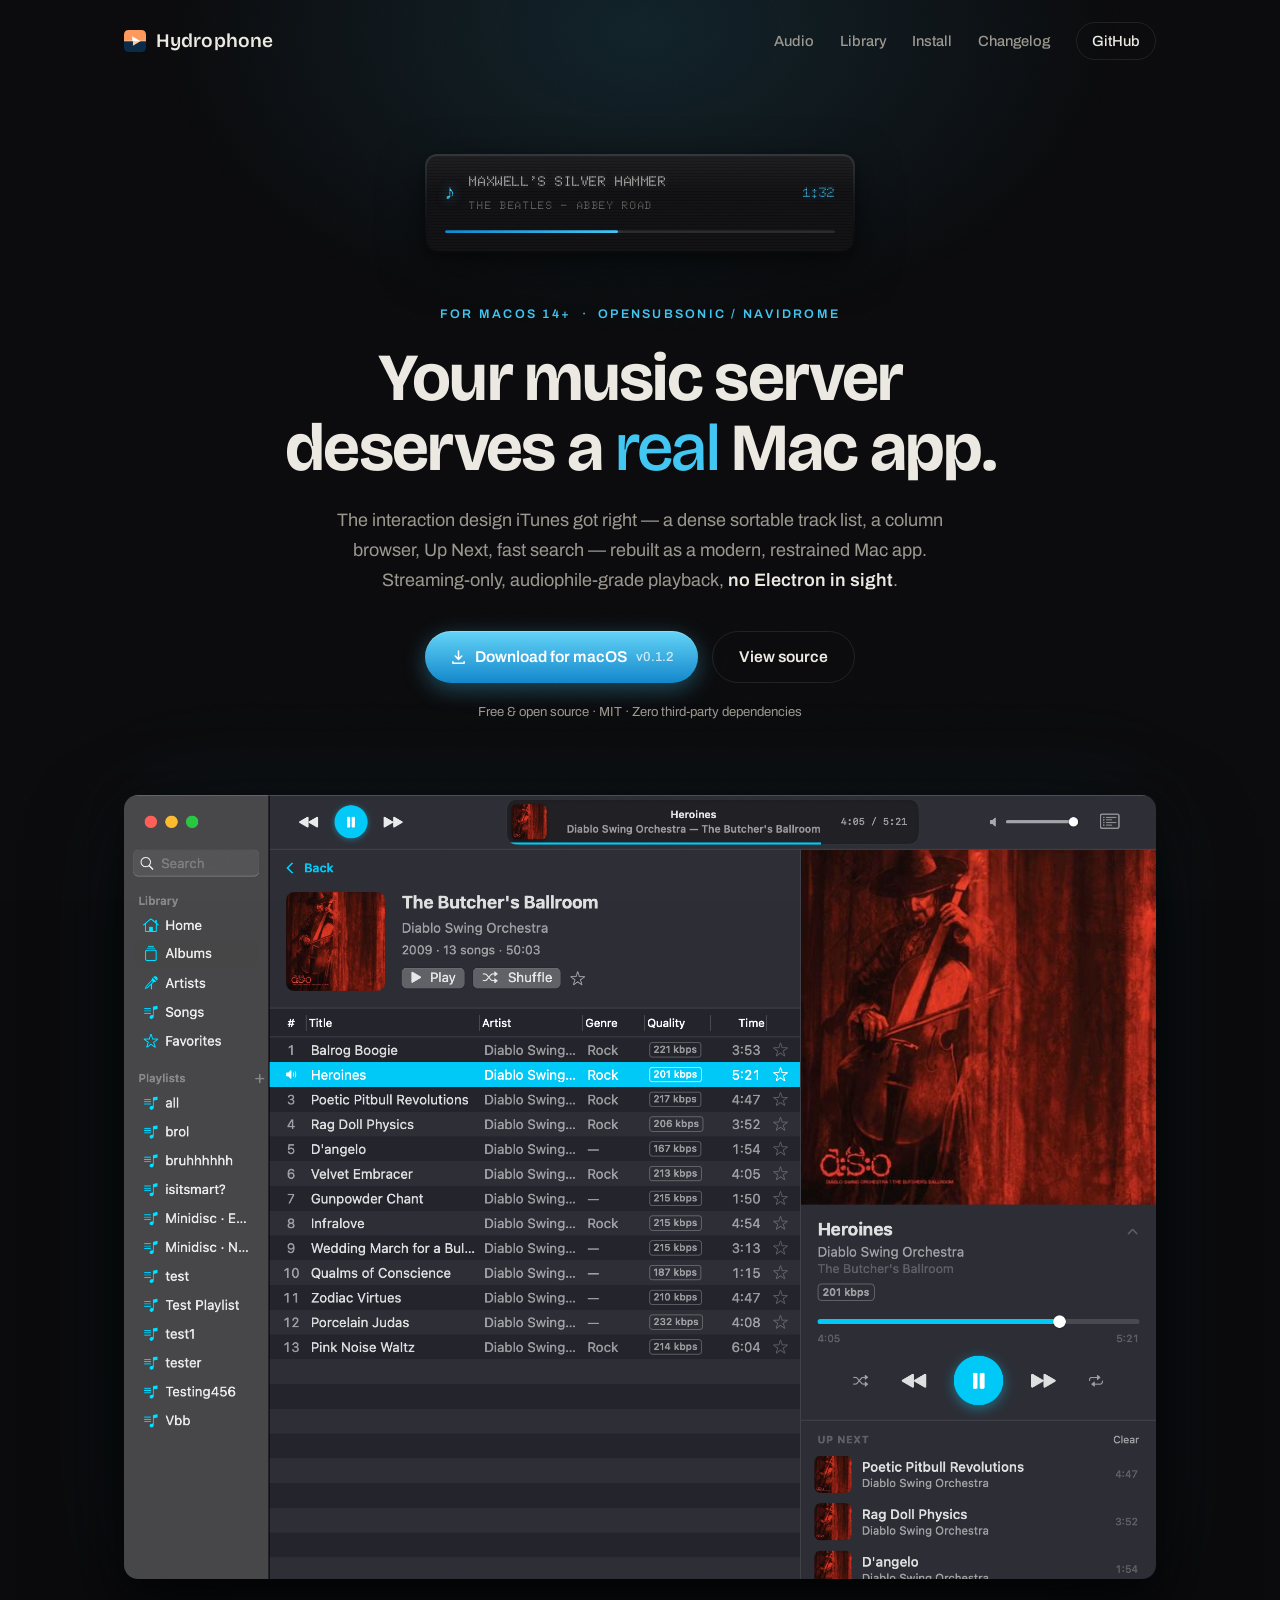
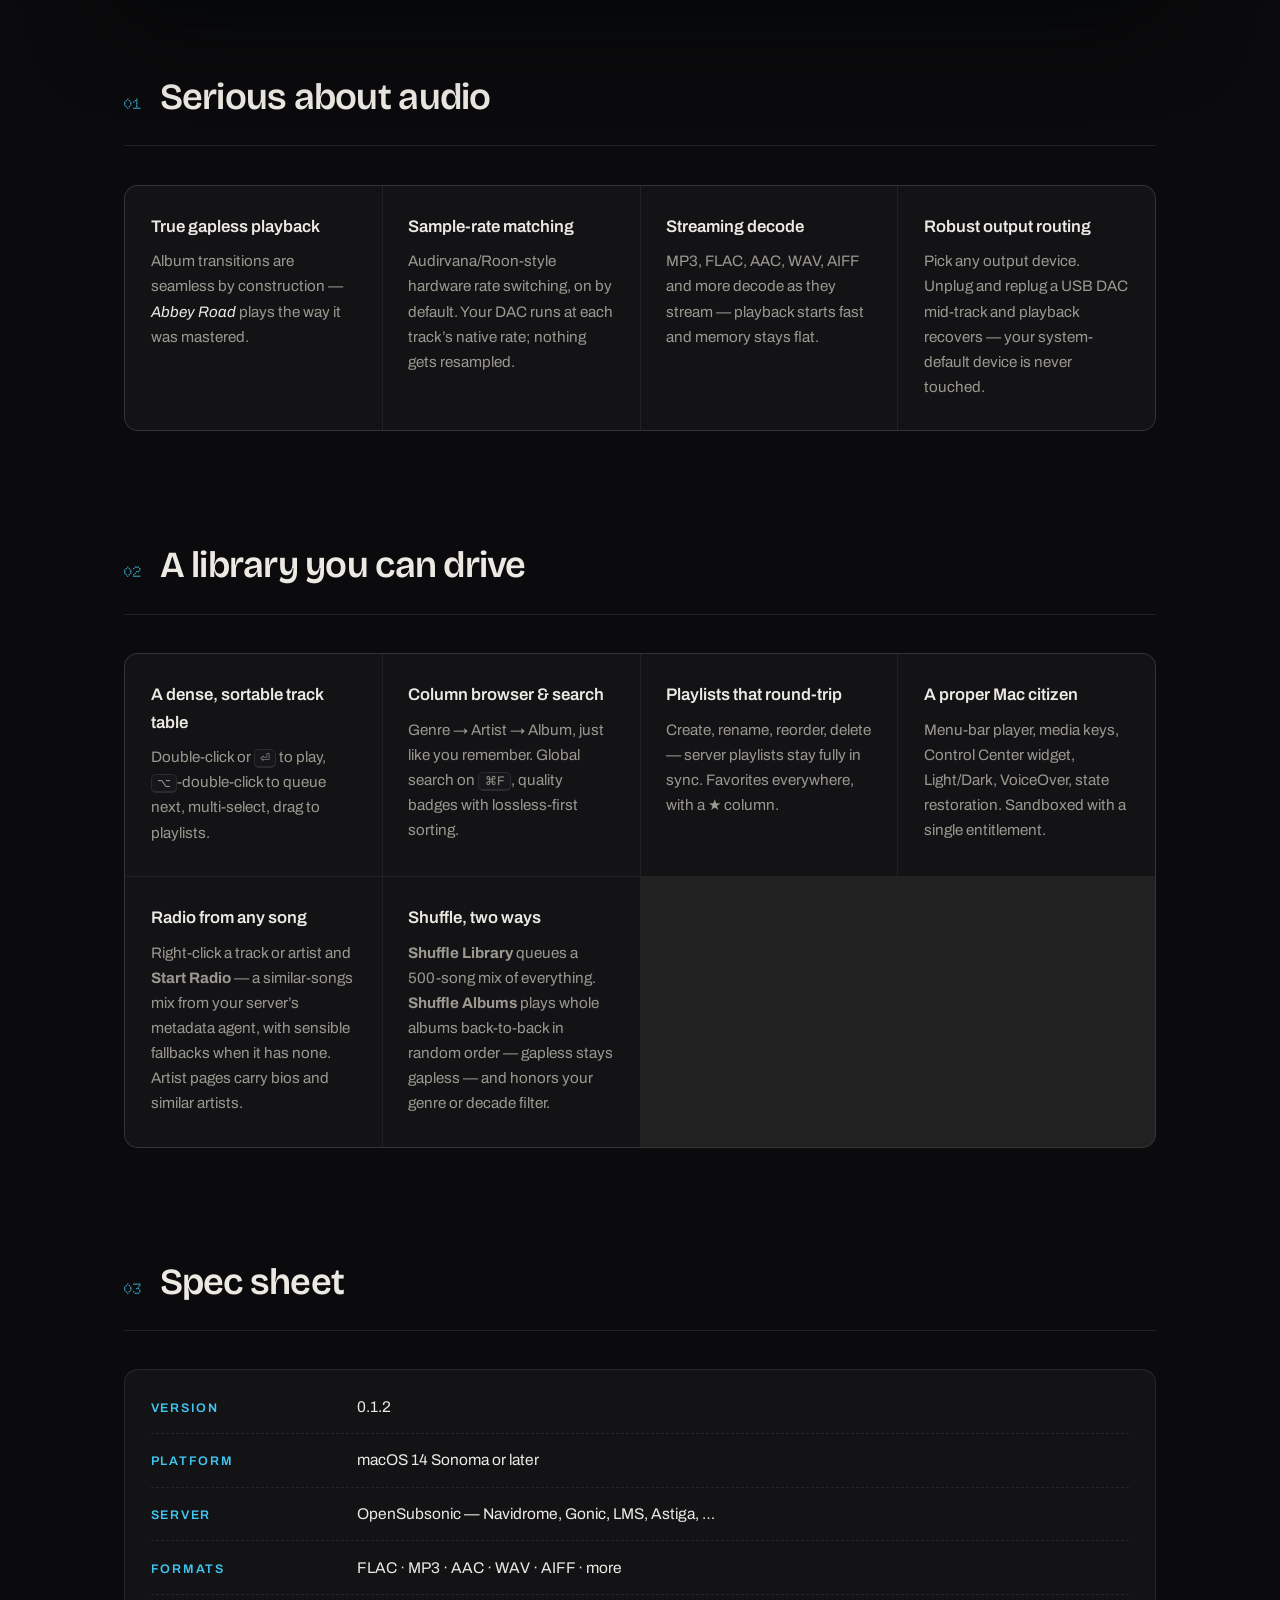
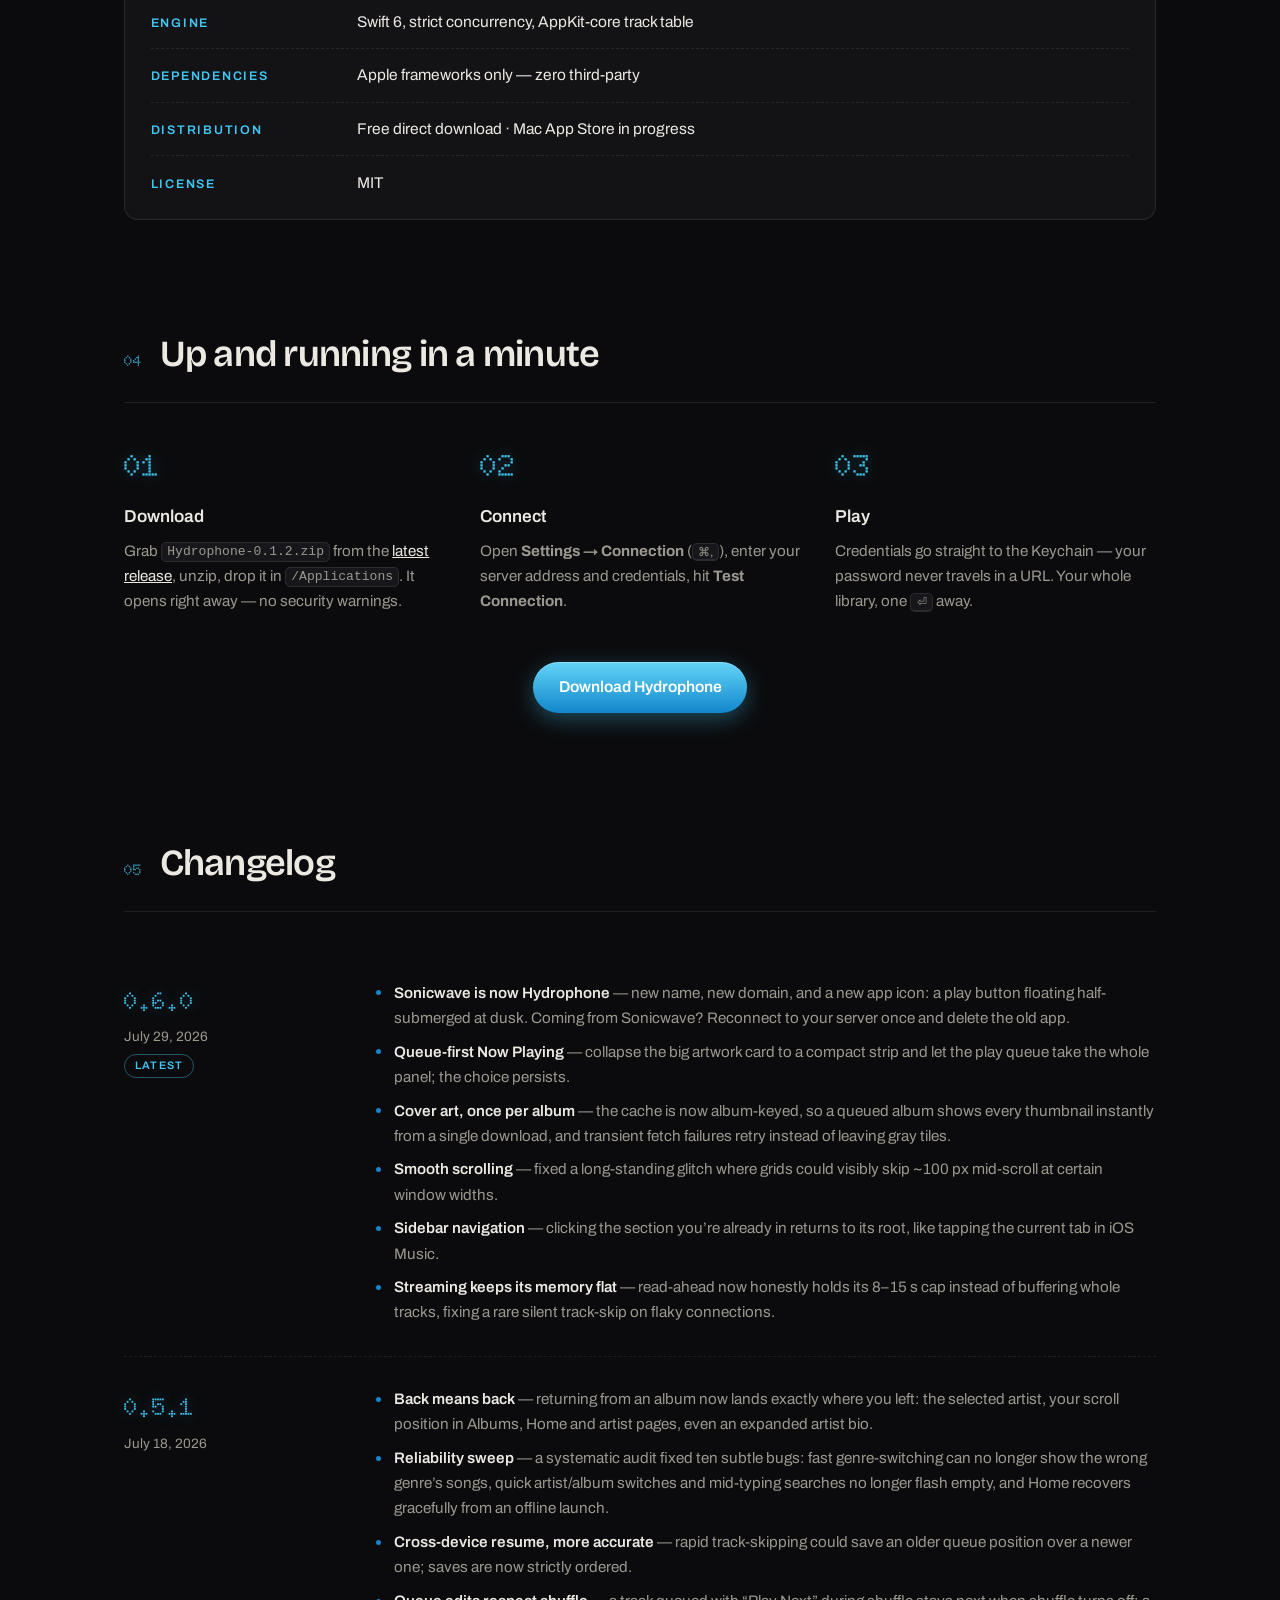
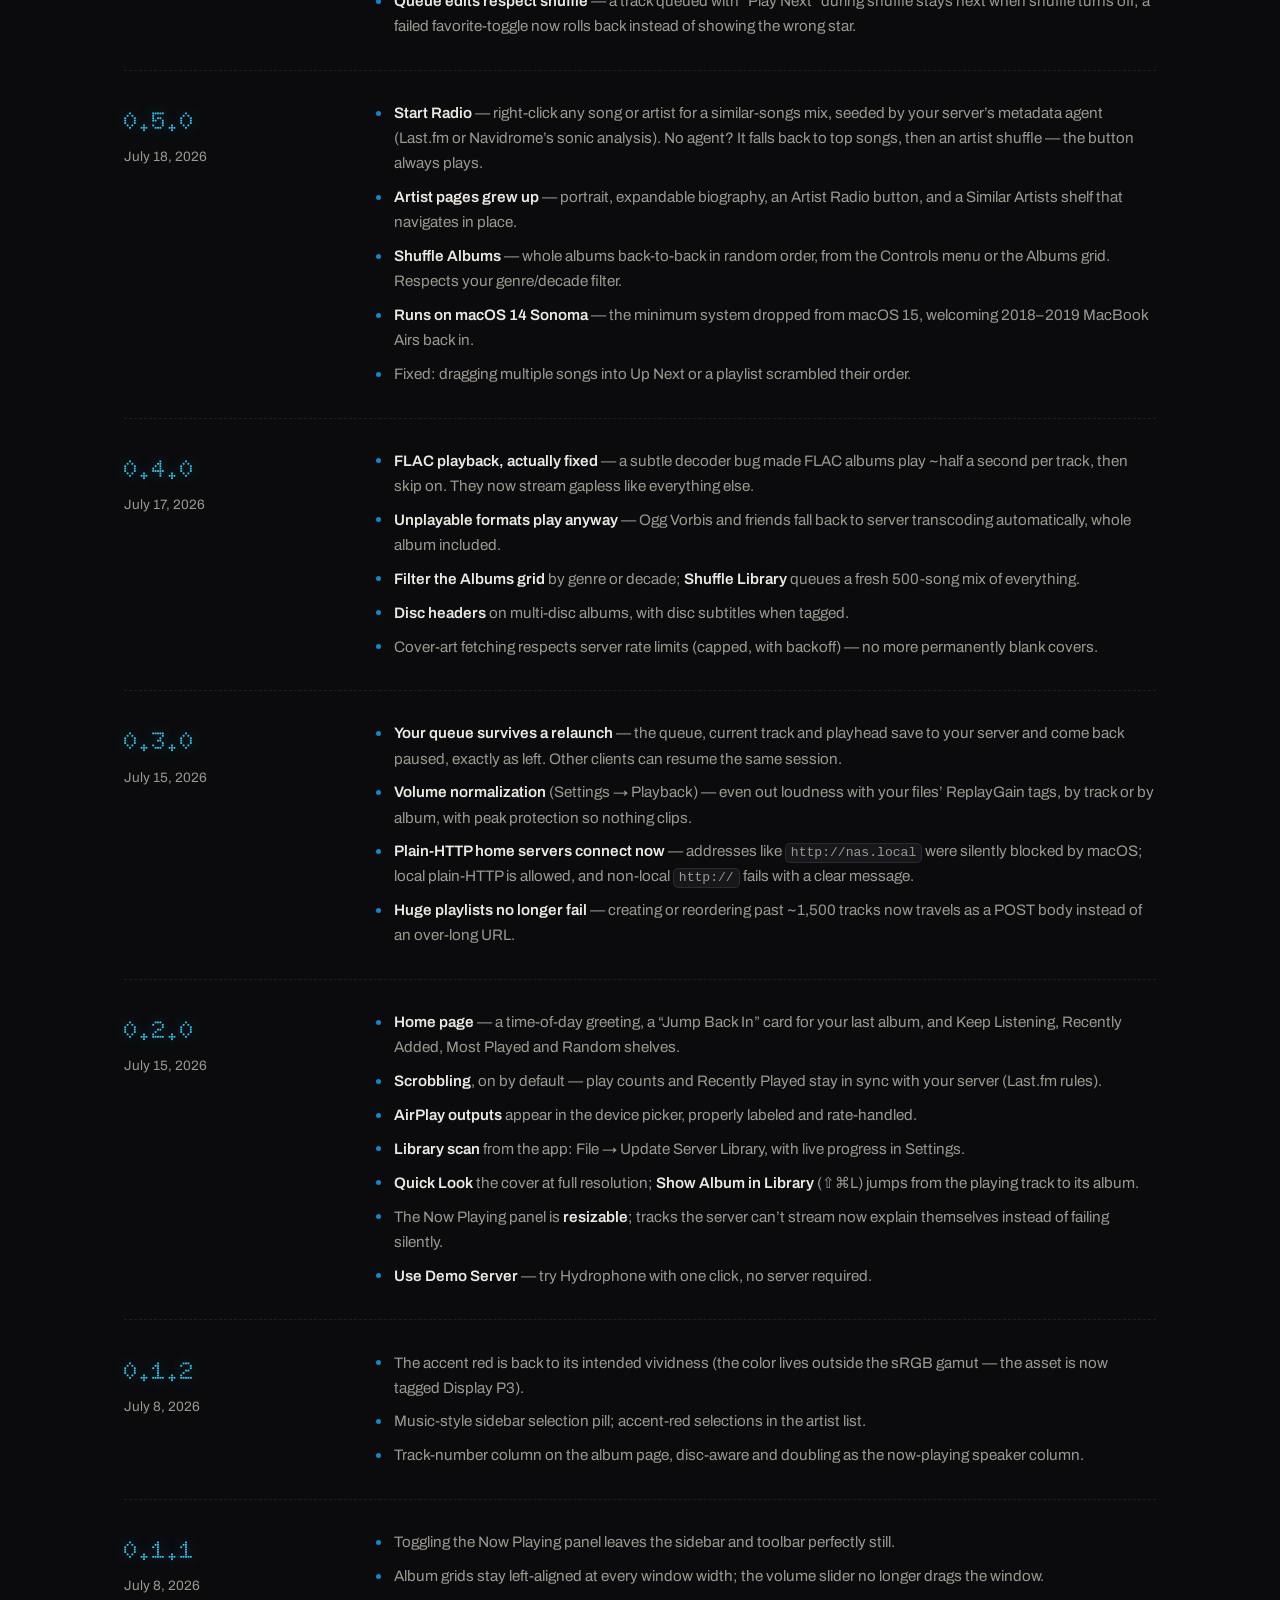
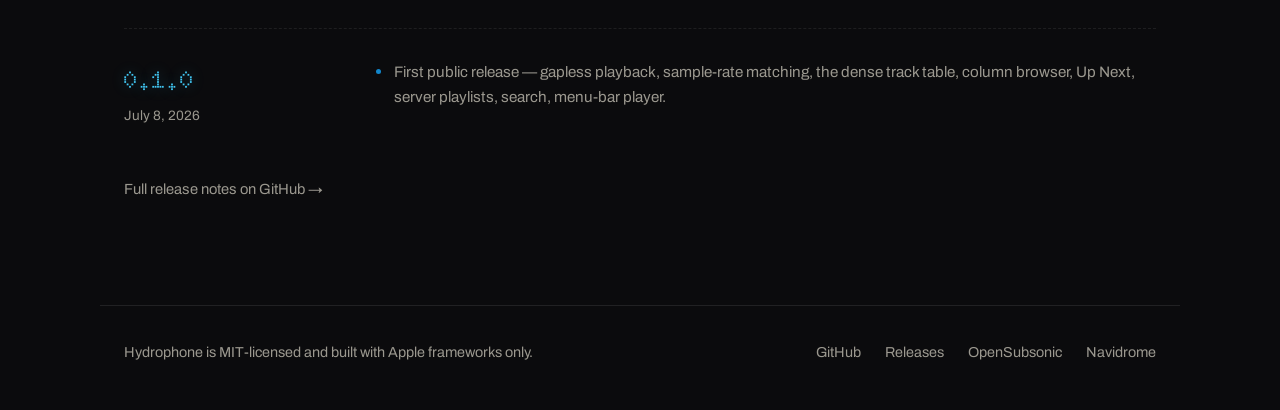
==== commit ed29cc62: "docs: 0.6.0 release notes — site changelog, README sync, PROGRESS entry Co-Authored-By: Claude Fable" ====
--- a/site/index.html
+++ b/site/index.html
@@ -176,9 +176,24 @@
 
     <article class="release">
       <header>
+        <span class="release-ver">0.6.0</span>
+        <time datetime="2026-07-29">July 29, 2026</time>
+        <span class="release-badge">Latest</span>
+      </header>
+      <ul>
+        <li><strong>Sonicwave is now Hydrophone</strong> — new name, new domain, and a new app icon: a play button floating half-submerged at dusk. Coming from Sonicwave? Reconnect to your server once and delete the old app.</li>
+        <li><strong>Queue-first Now Playing</strong> — collapse the big artwork card to a compact strip and let the play queue take the whole panel; the choice persists.</li>
+        <li><strong>Cover art, once per album</strong> — the cache is now album-keyed, so a queued album shows every thumbnail instantly from a single download, and transient fetch failures retry instead of leaving gray tiles.</li>
+        <li><strong>Smooth scrolling</strong> — fixed a long-standing glitch where grids could visibly skip ~100&nbsp;px mid-scroll at certain window widths.</li>
+        <li><strong>Sidebar navigation</strong> — clicking the section you&rsquo;re already in returns to its root, like tapping the current tab in iOS Music.</li>
+        <li><strong>Streaming keeps its memory flat</strong> — read-ahead now honestly holds its 8&ndash;15&nbsp;s cap instead of buffering whole tracks, fixing a rare silent track-skip on flaky connections.</li>
+      </ul>
+    </article>
+
+    <article class="release">
+      <header>
         <span class="release-ver">0.5.1</span>
         <time datetime="2026-07-18">July 18, 2026</time>
-        <span class="release-badge">Latest</span>
       </header>
       <ul>
         <li><strong>Back means back</strong> — returning from an album now lands exactly where you left: the selected artist, your scroll position in Albums, Home and artist pages, even an expanded artist bio.</li>
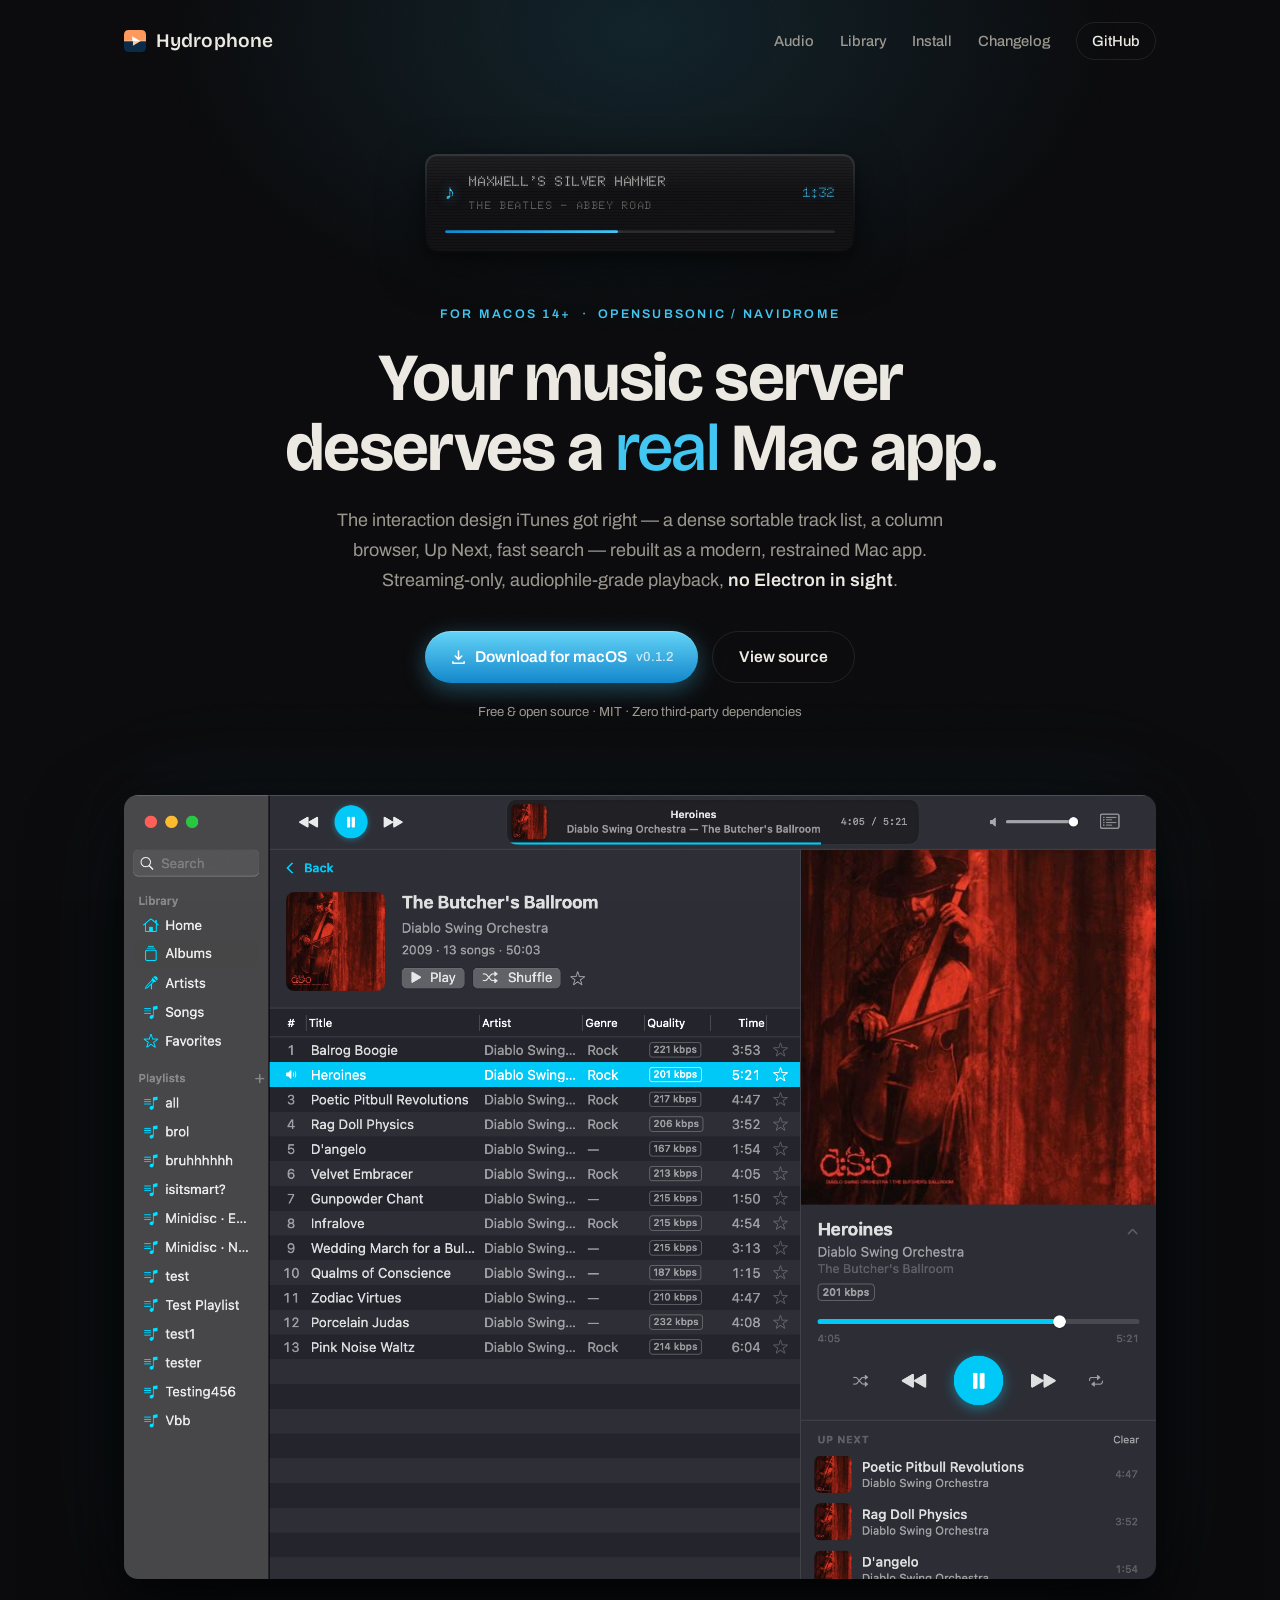
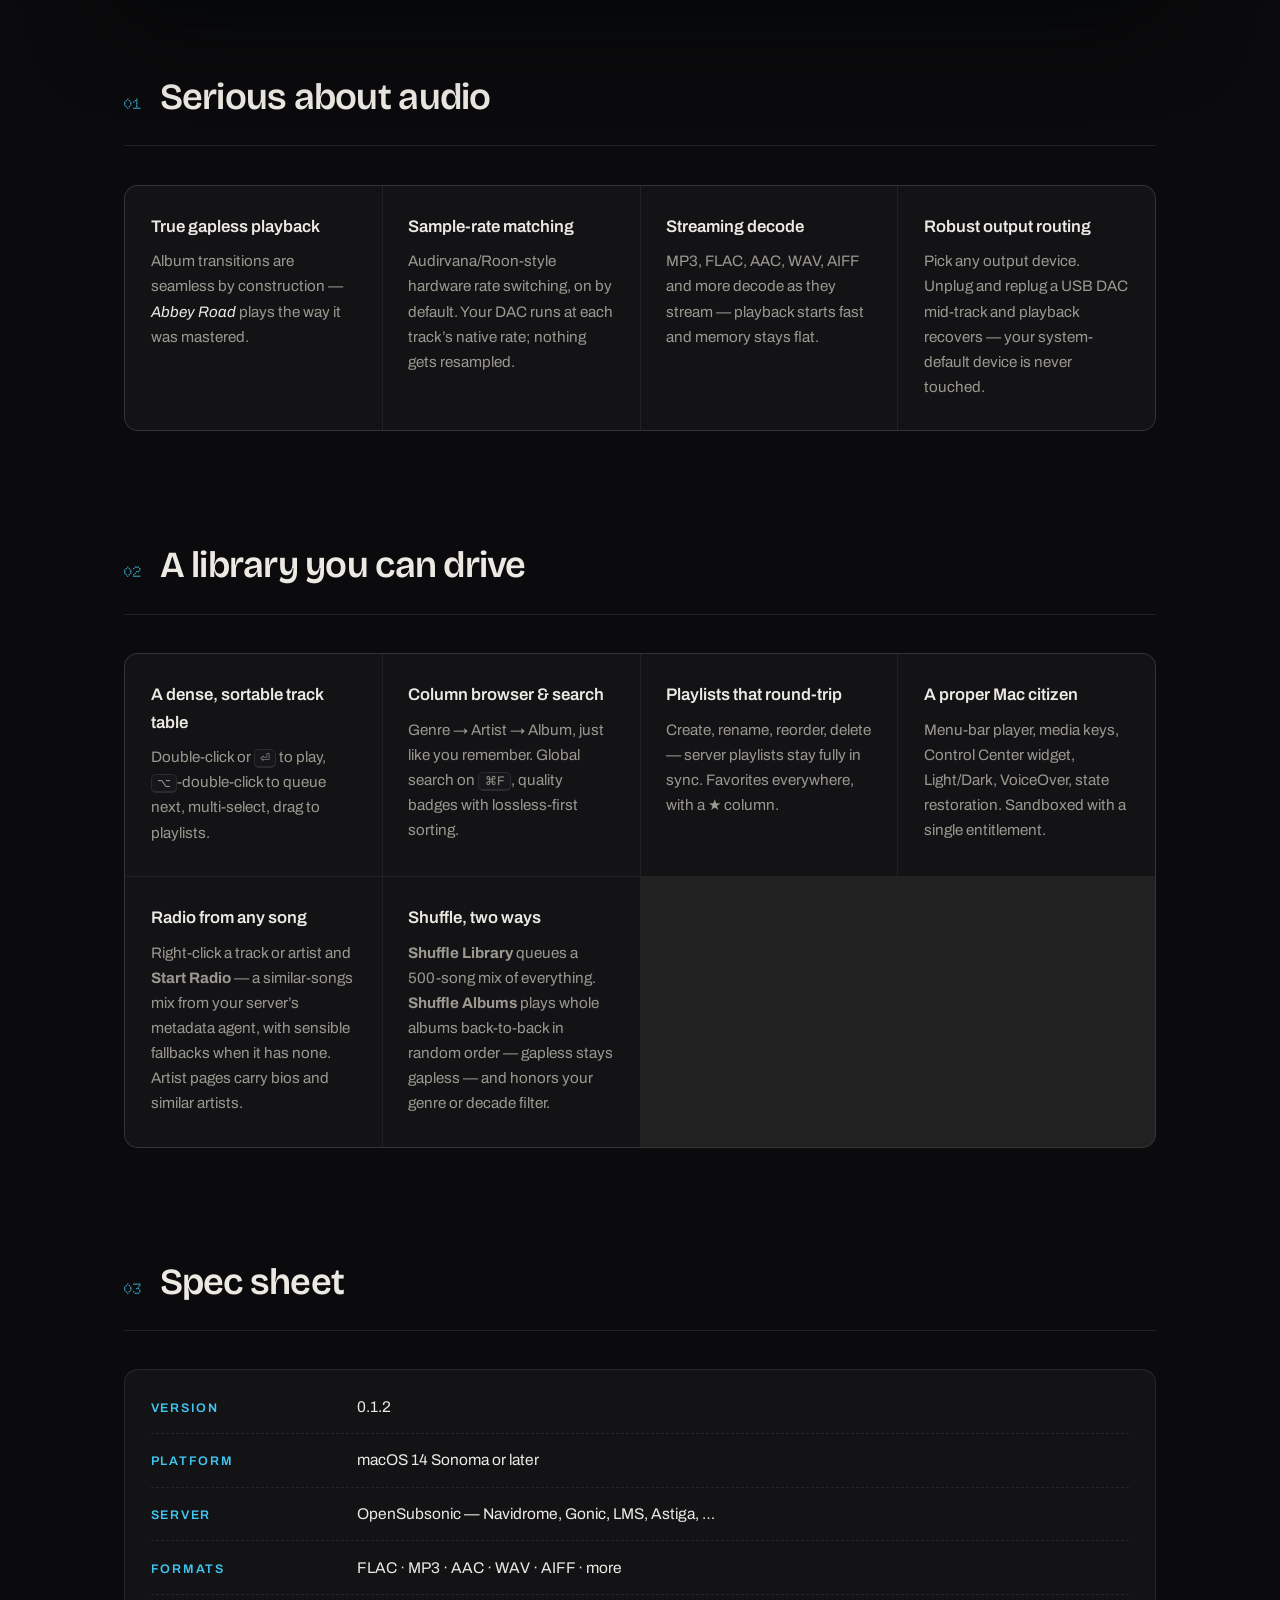
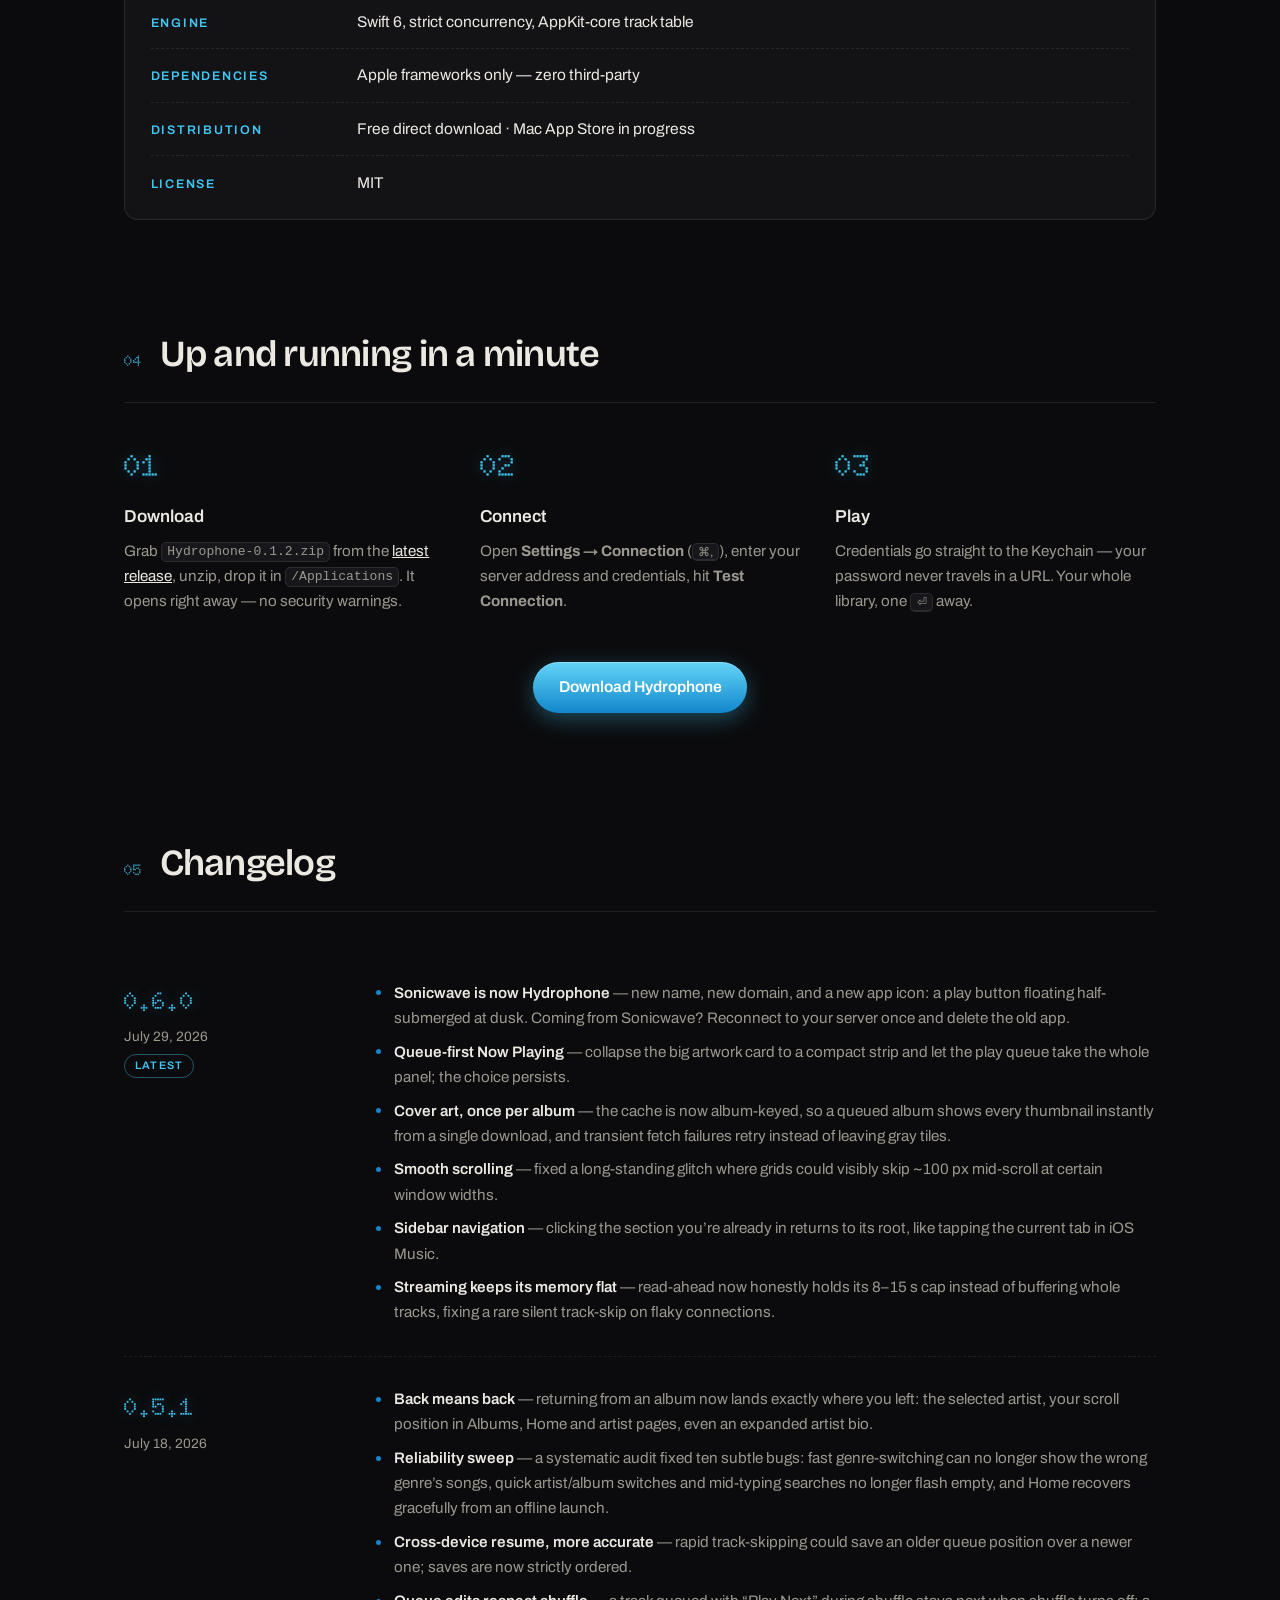
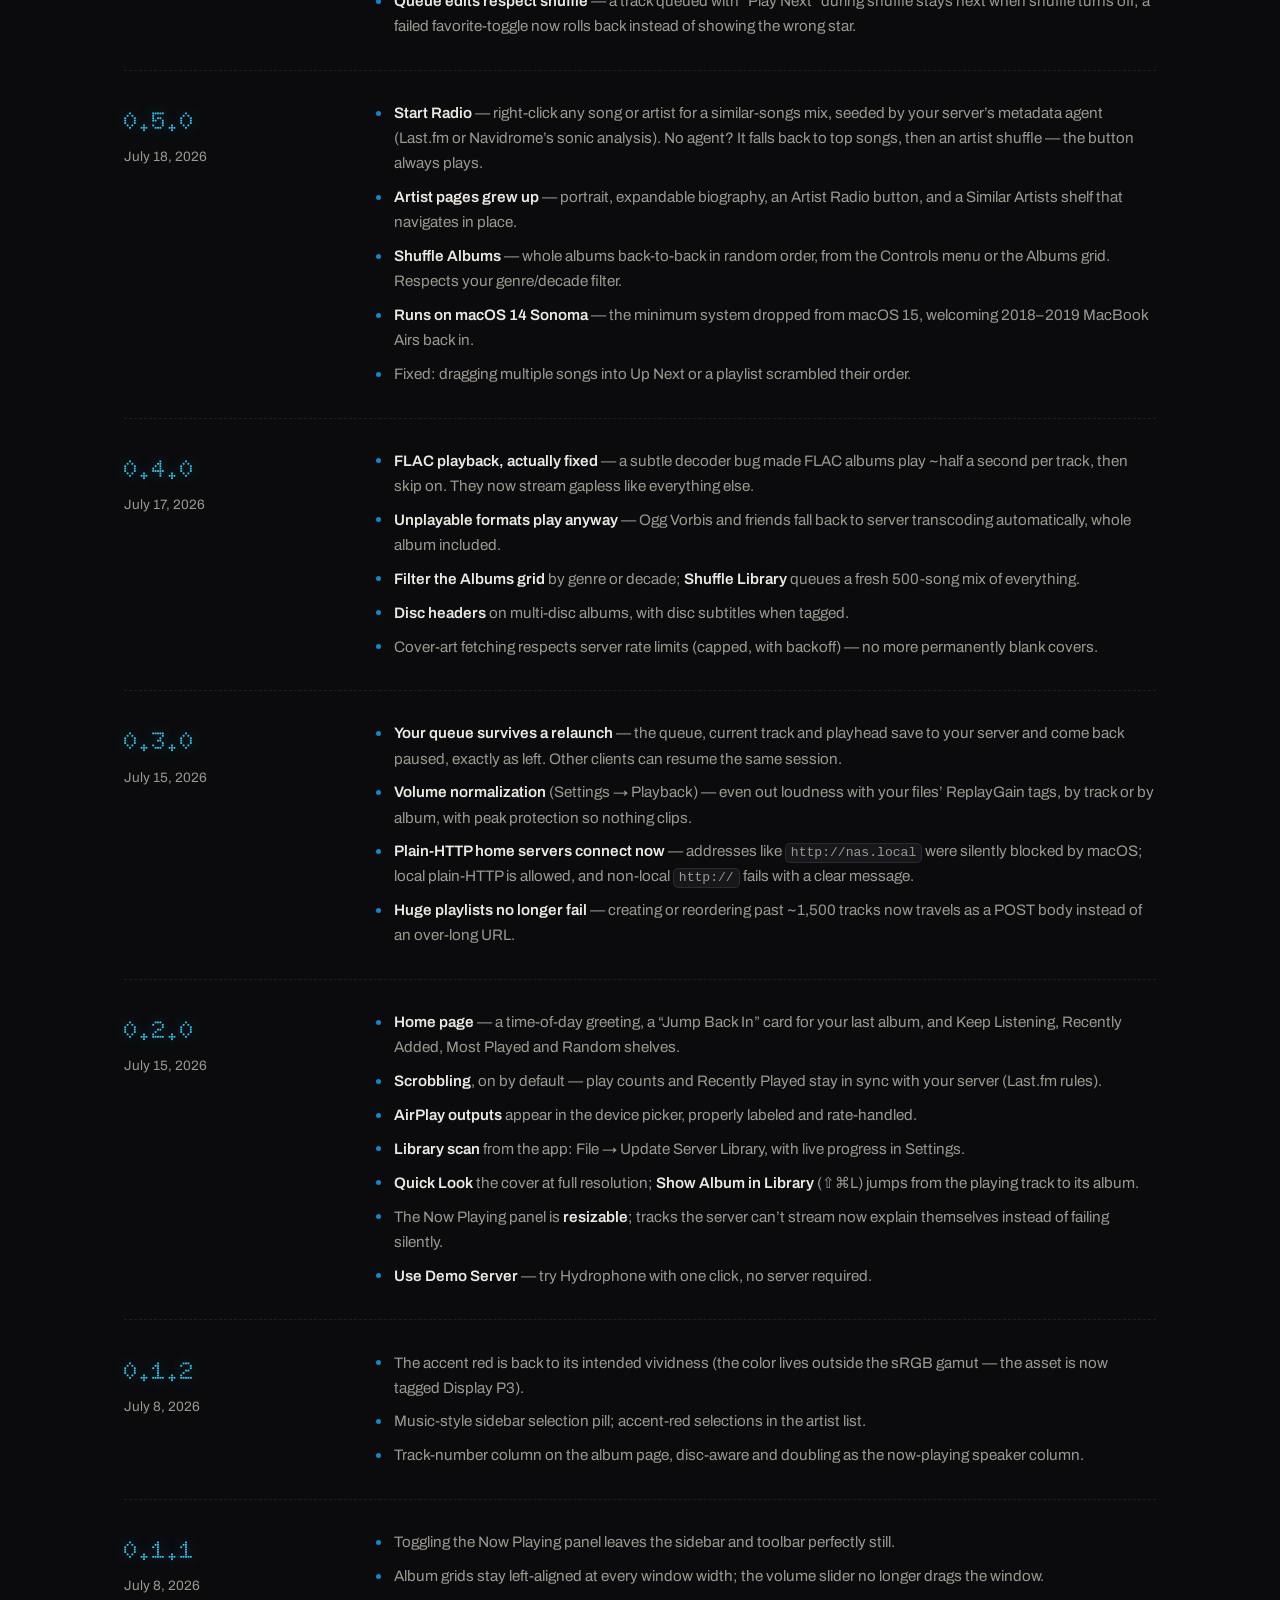
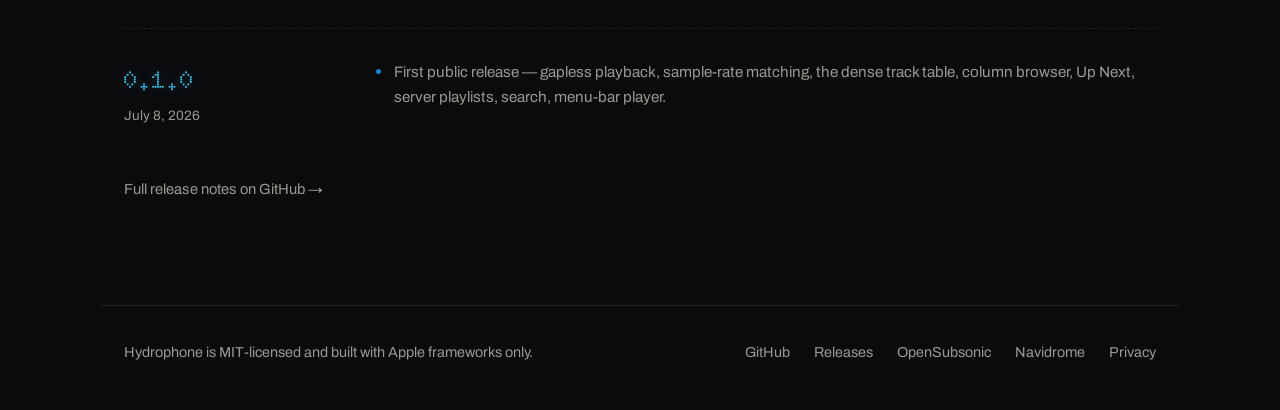
==== commit fc53f751: "feat(dist): Mac App Store pipeline live — one-step upload, privacy page release.sh app-store now arc" ====
--- a/site/index.html
+++ b/site/index.html
@@ -304,6 +304,7 @@
     <a href="https://github.com/thijsw/hydrophone/releases">Releases</a>
     <a href="https://opensubsonic.netlify.app/">OpenSubsonic</a>
     <a href="https://www.navidrome.org/">Navidrome</a>
+    <a href="privacy.html">Privacy</a>
   </nav>
 </footer>
 
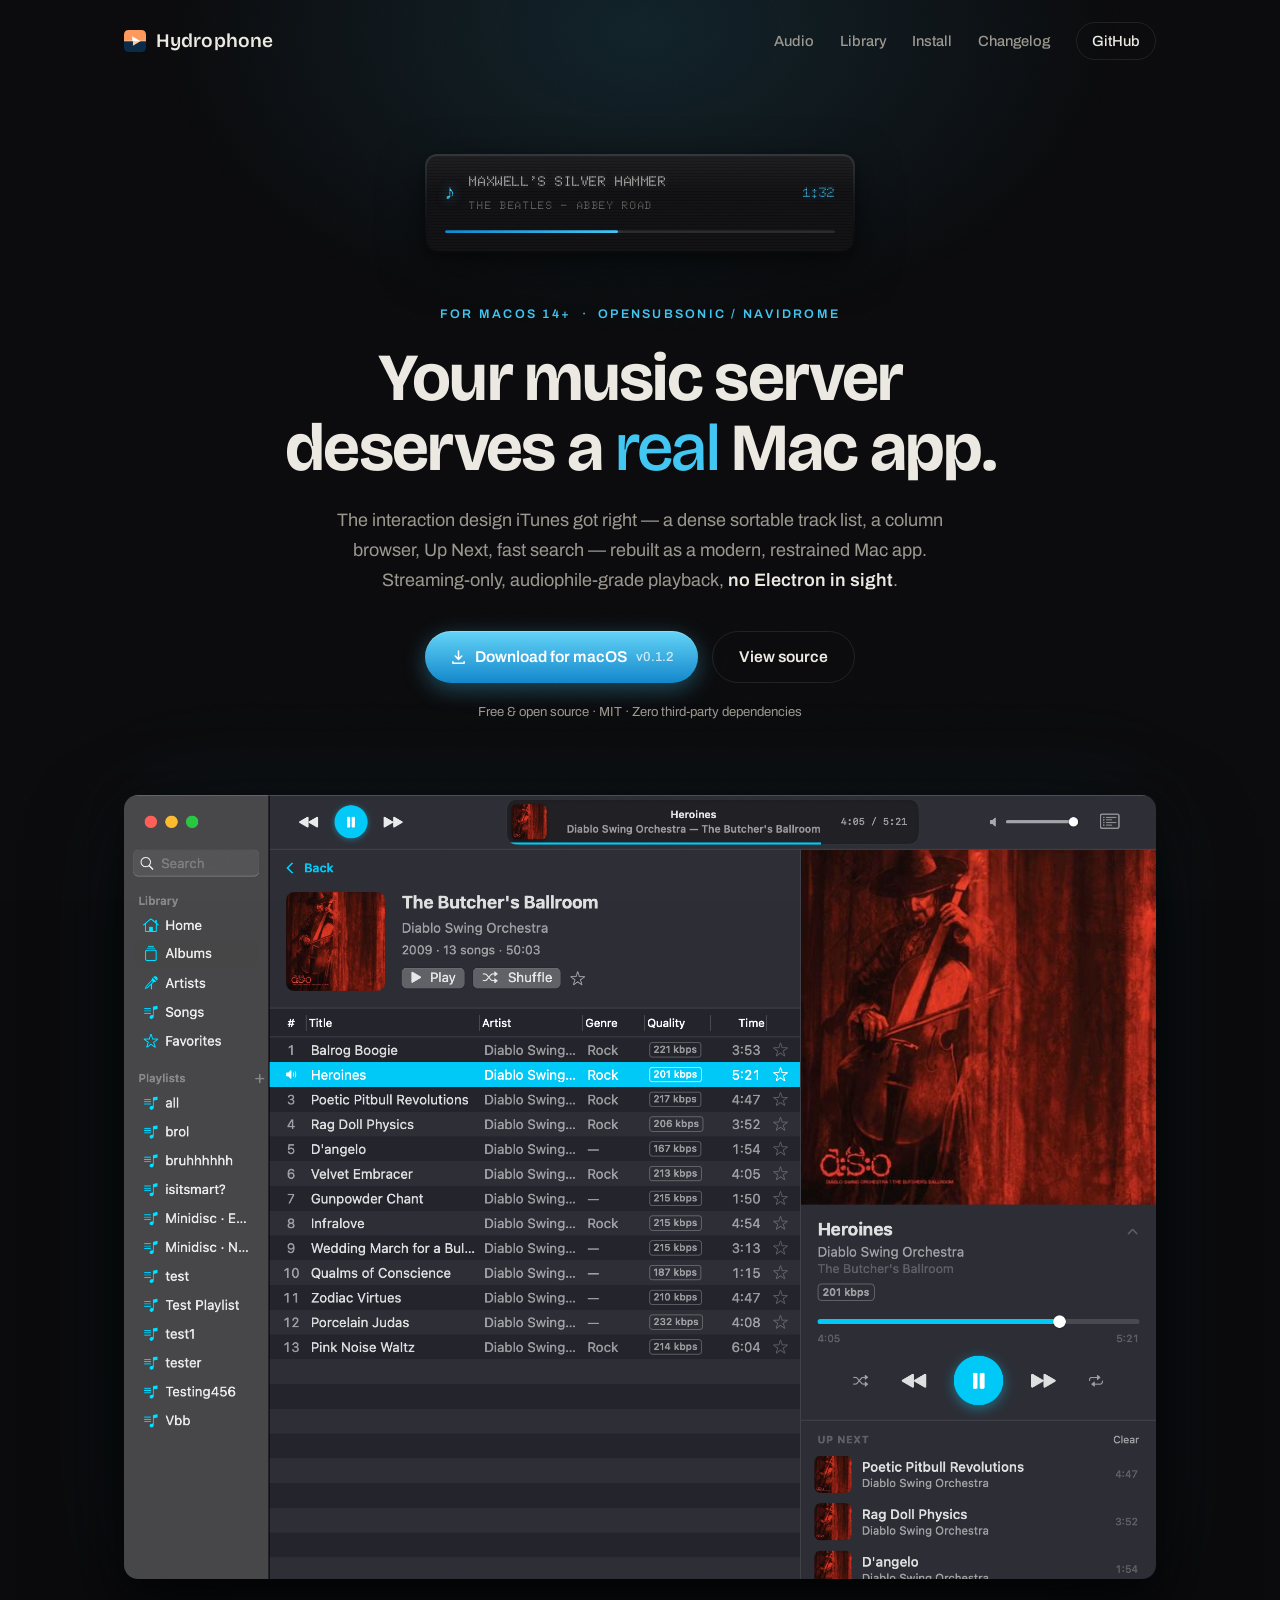
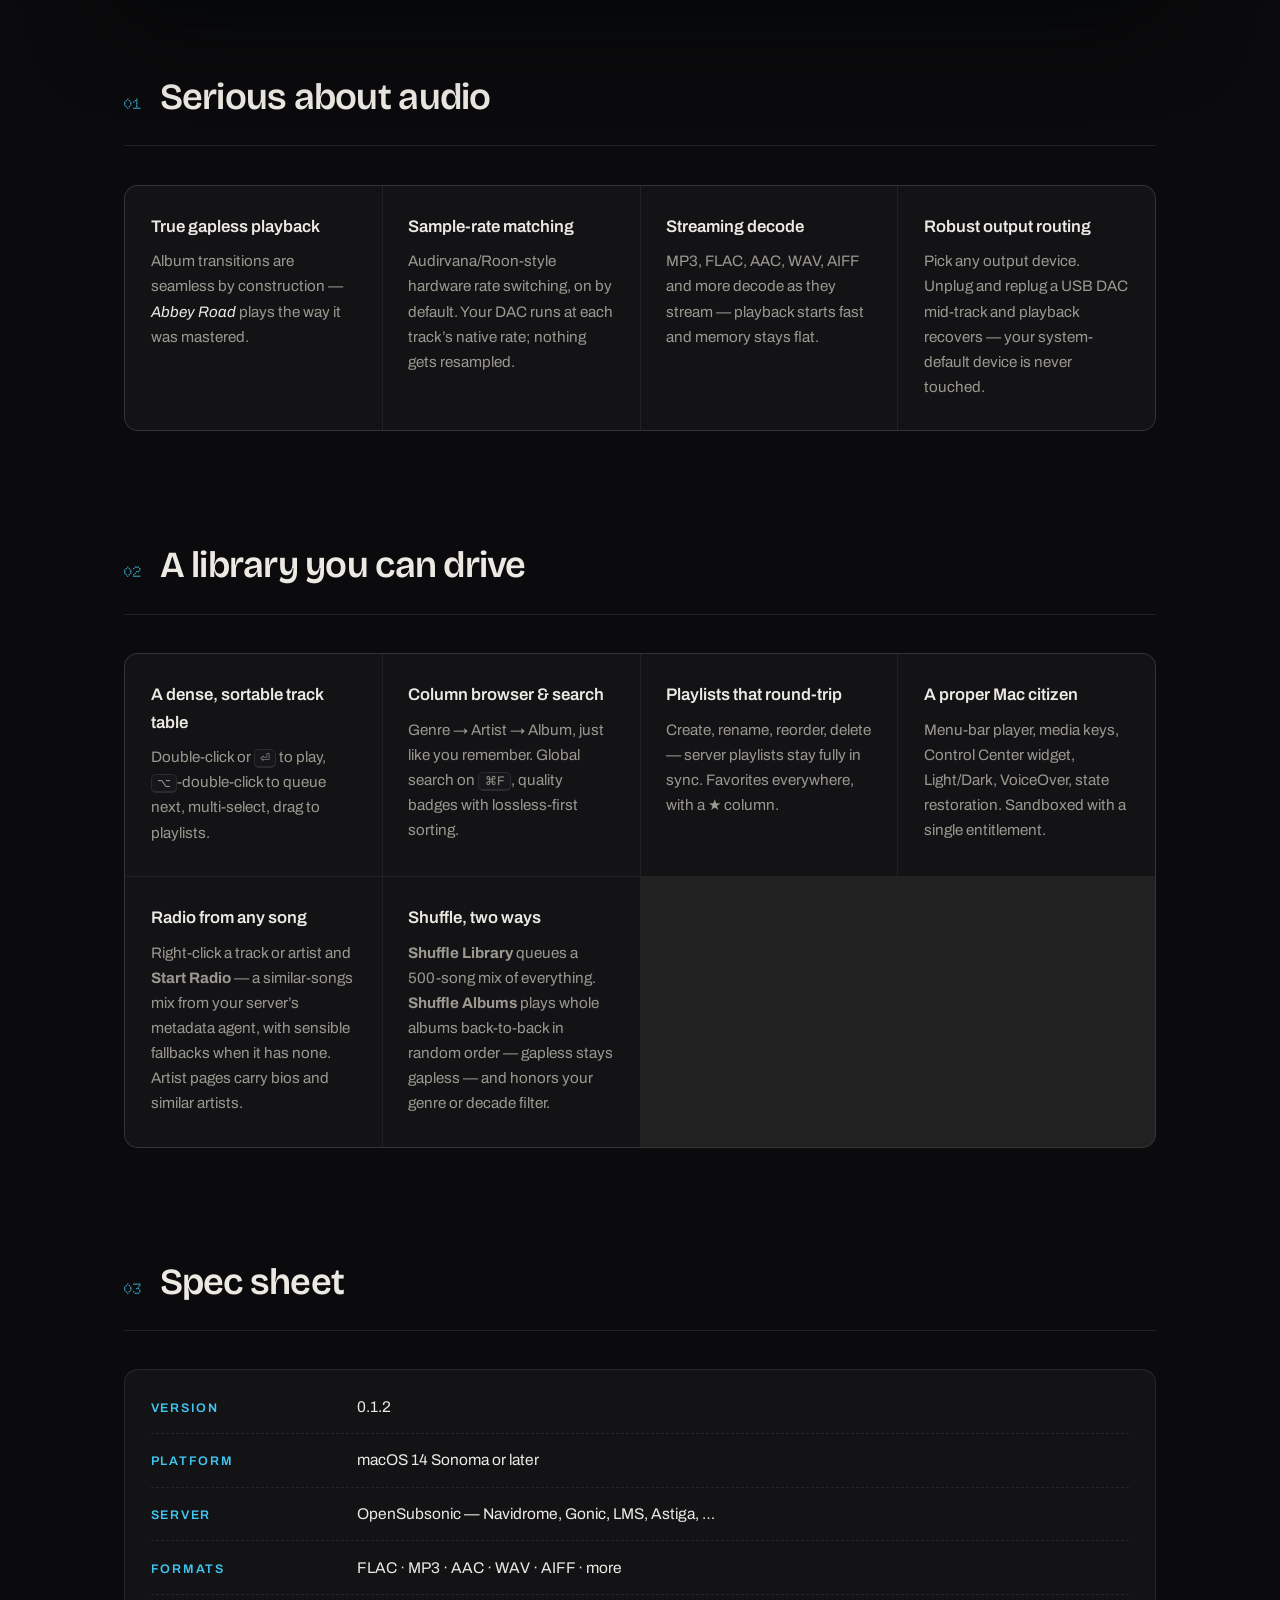
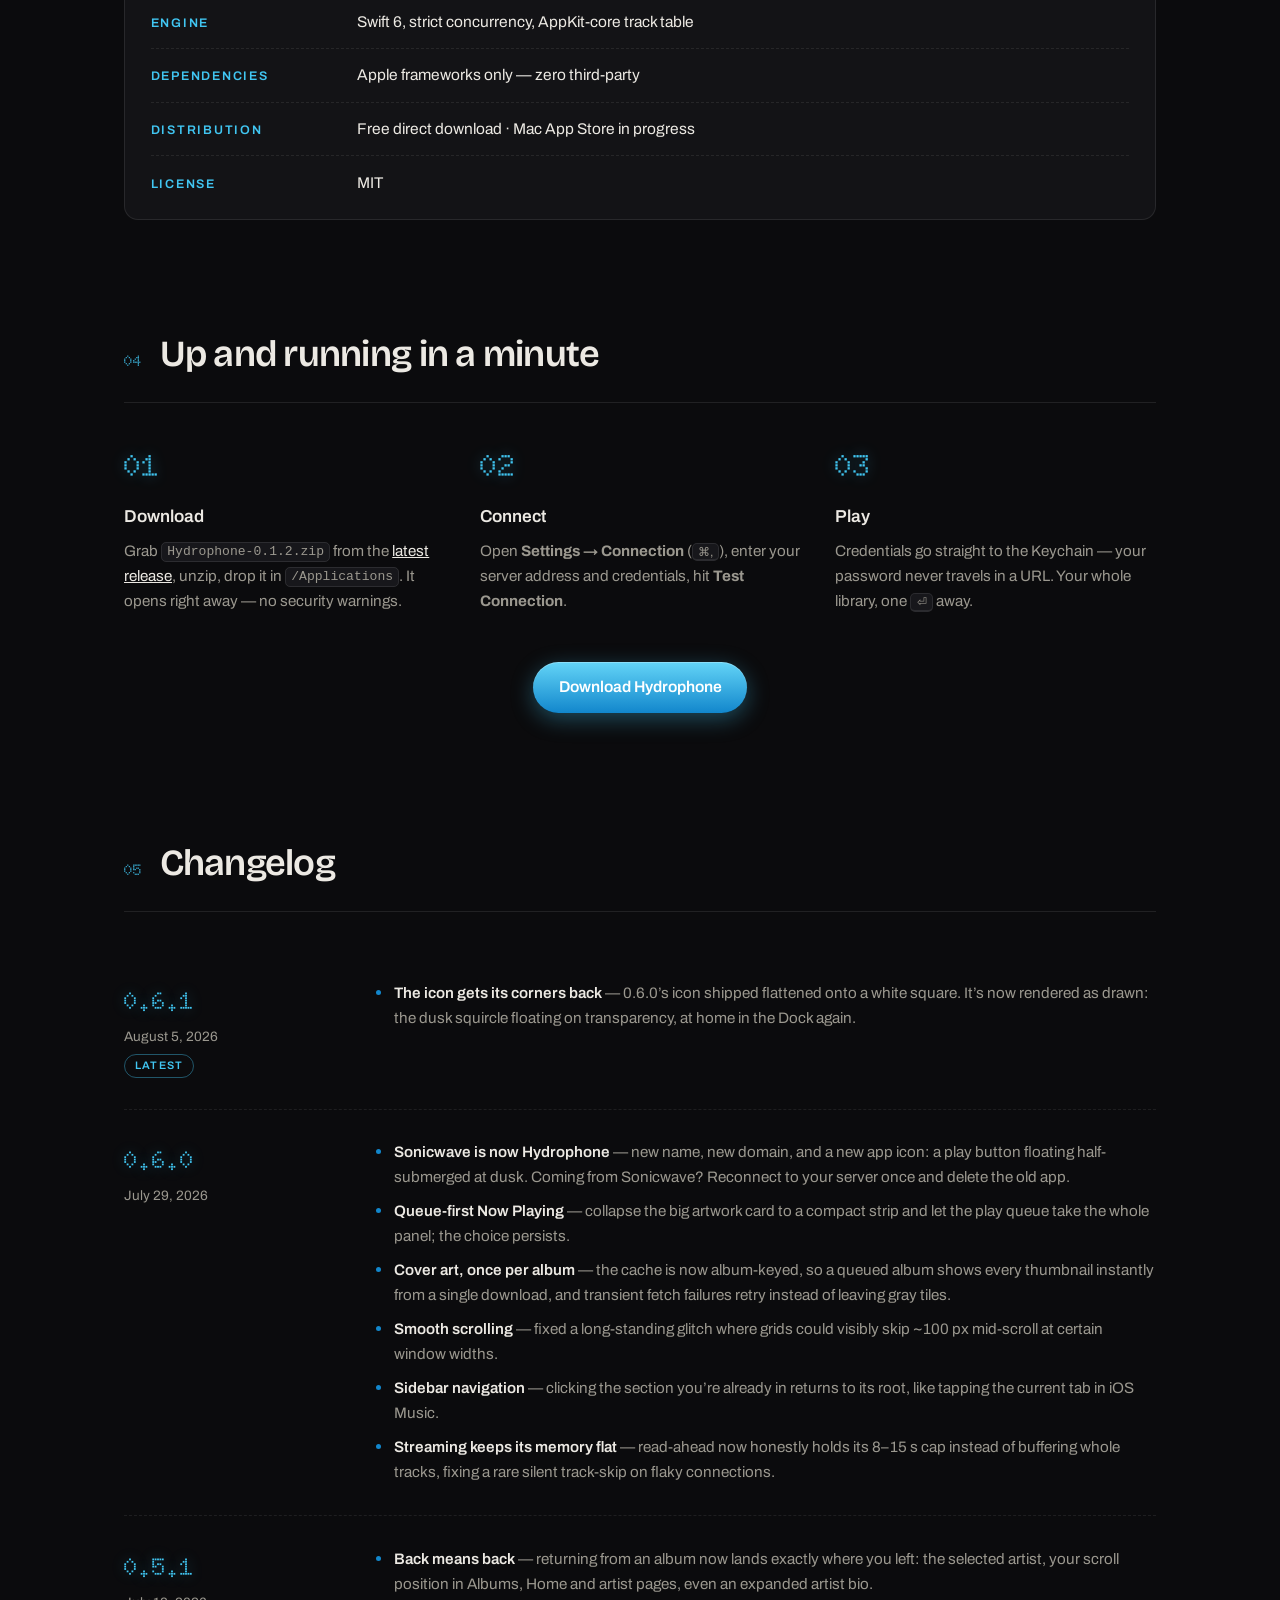
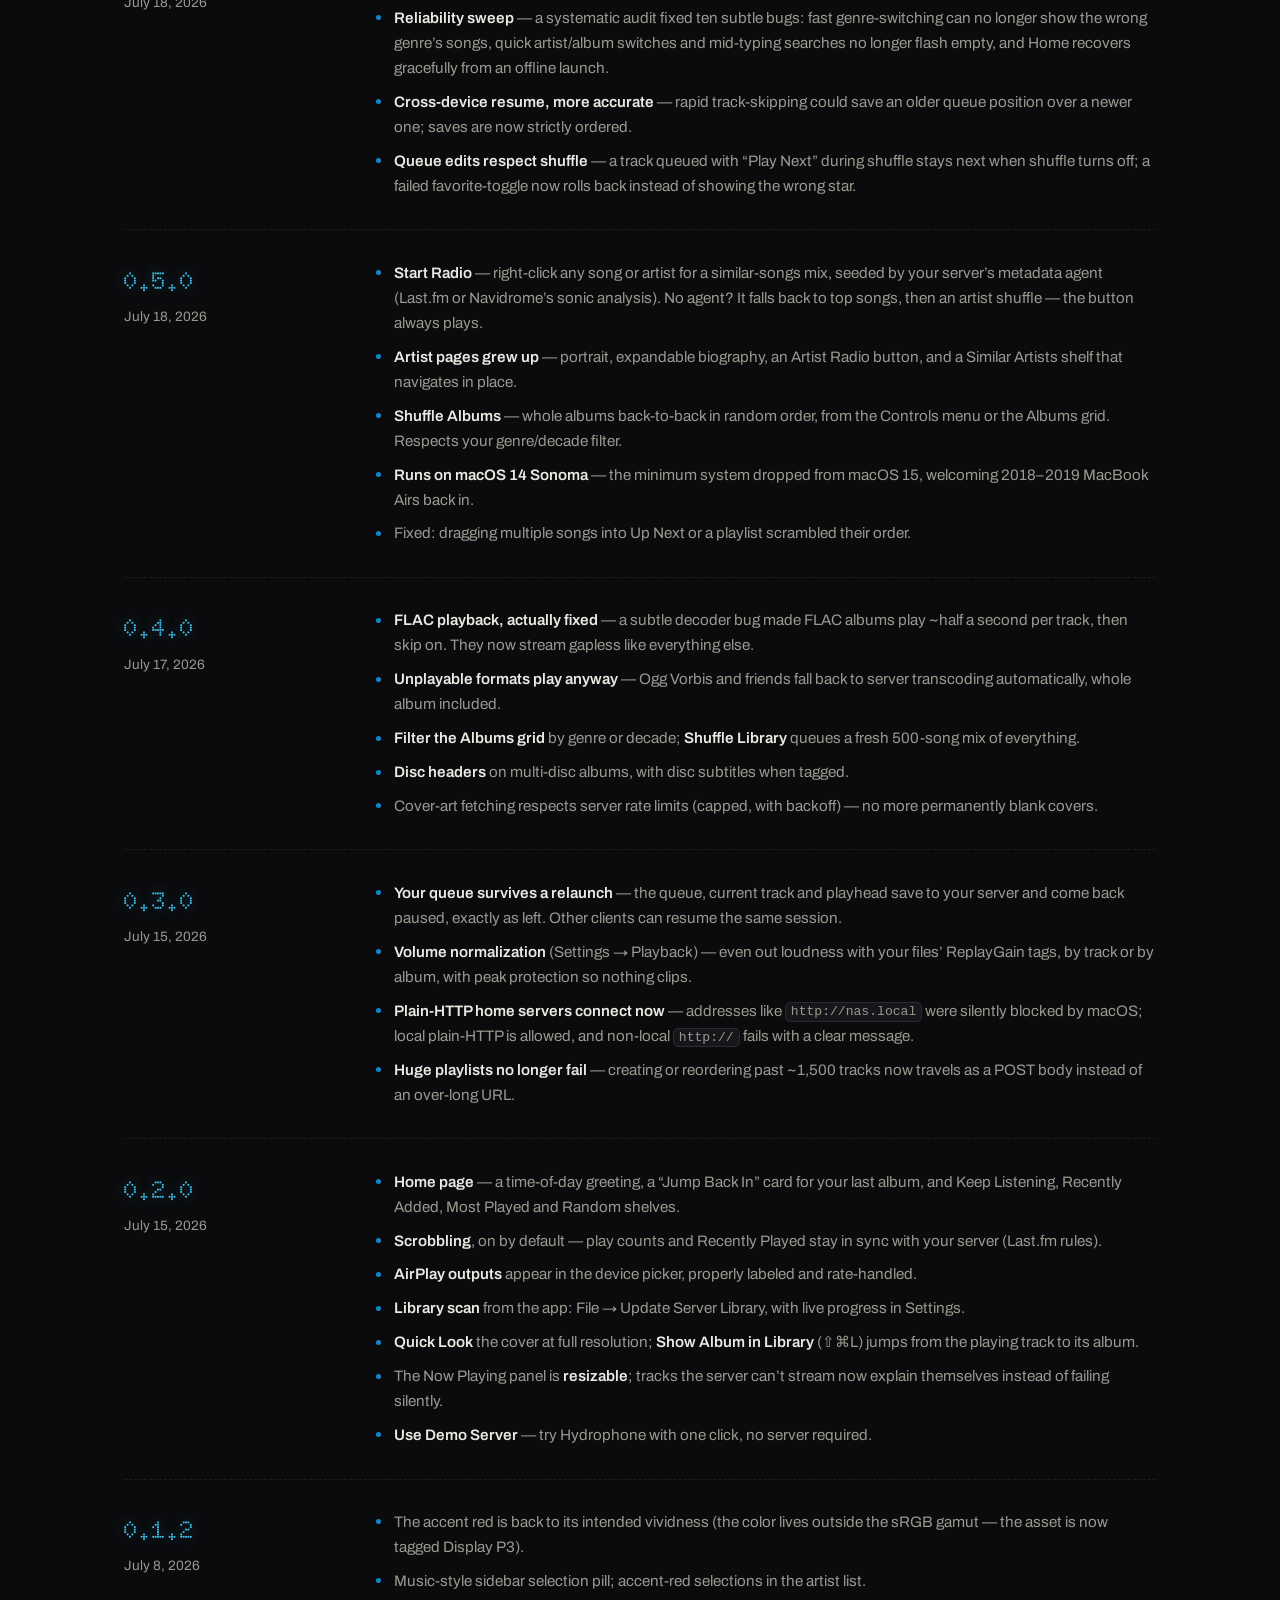
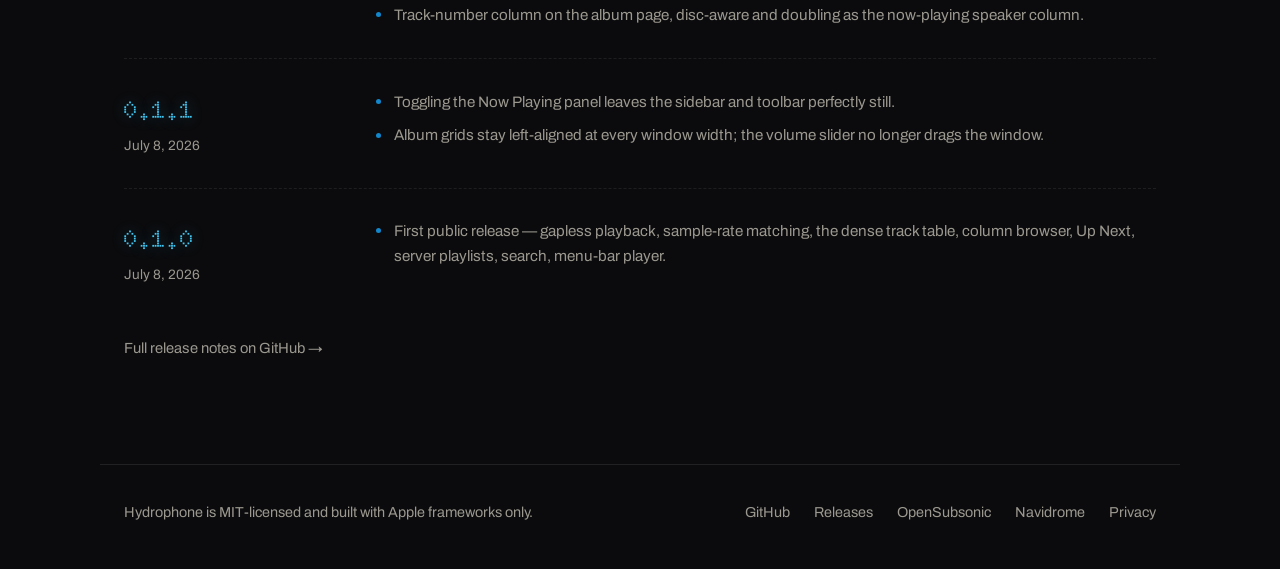
==== commit e6ddf9f7: "docs: 0.6.1 release notes — site changelog, PROGRESS entry Co-Authored-By: Claude Fable 5 <noreply@a" ====
--- a/site/index.html
+++ b/site/index.html
@@ -176,9 +176,19 @@
 
     <article class="release">
       <header>
+        <span class="release-ver">0.6.1</span>
+        <time datetime="2026-08-05">August 5, 2026</time>
+        <span class="release-badge">Latest</span>
+      </header>
+      <ul>
+        <li><strong>The icon gets its corners back</strong> — 0.6.0&rsquo;s icon shipped flattened onto a white square. It&rsquo;s now rendered as drawn: the dusk squircle floating on transparency, at home in the Dock again.</li>
+      </ul>
+    </article>
+
+    <article class="release">
+      <header>
         <span class="release-ver">0.6.0</span>
         <time datetime="2026-07-29">July 29, 2026</time>
-        <span class="release-badge">Latest</span>
       </header>
       <ul>
         <li><strong>Sonicwave is now Hydrophone</strong> — new name, new domain, and a new app icon: a play button floating half-submerged at dusk. Coming from Sonicwave? Reconnect to your server once and delete the old app.</li>
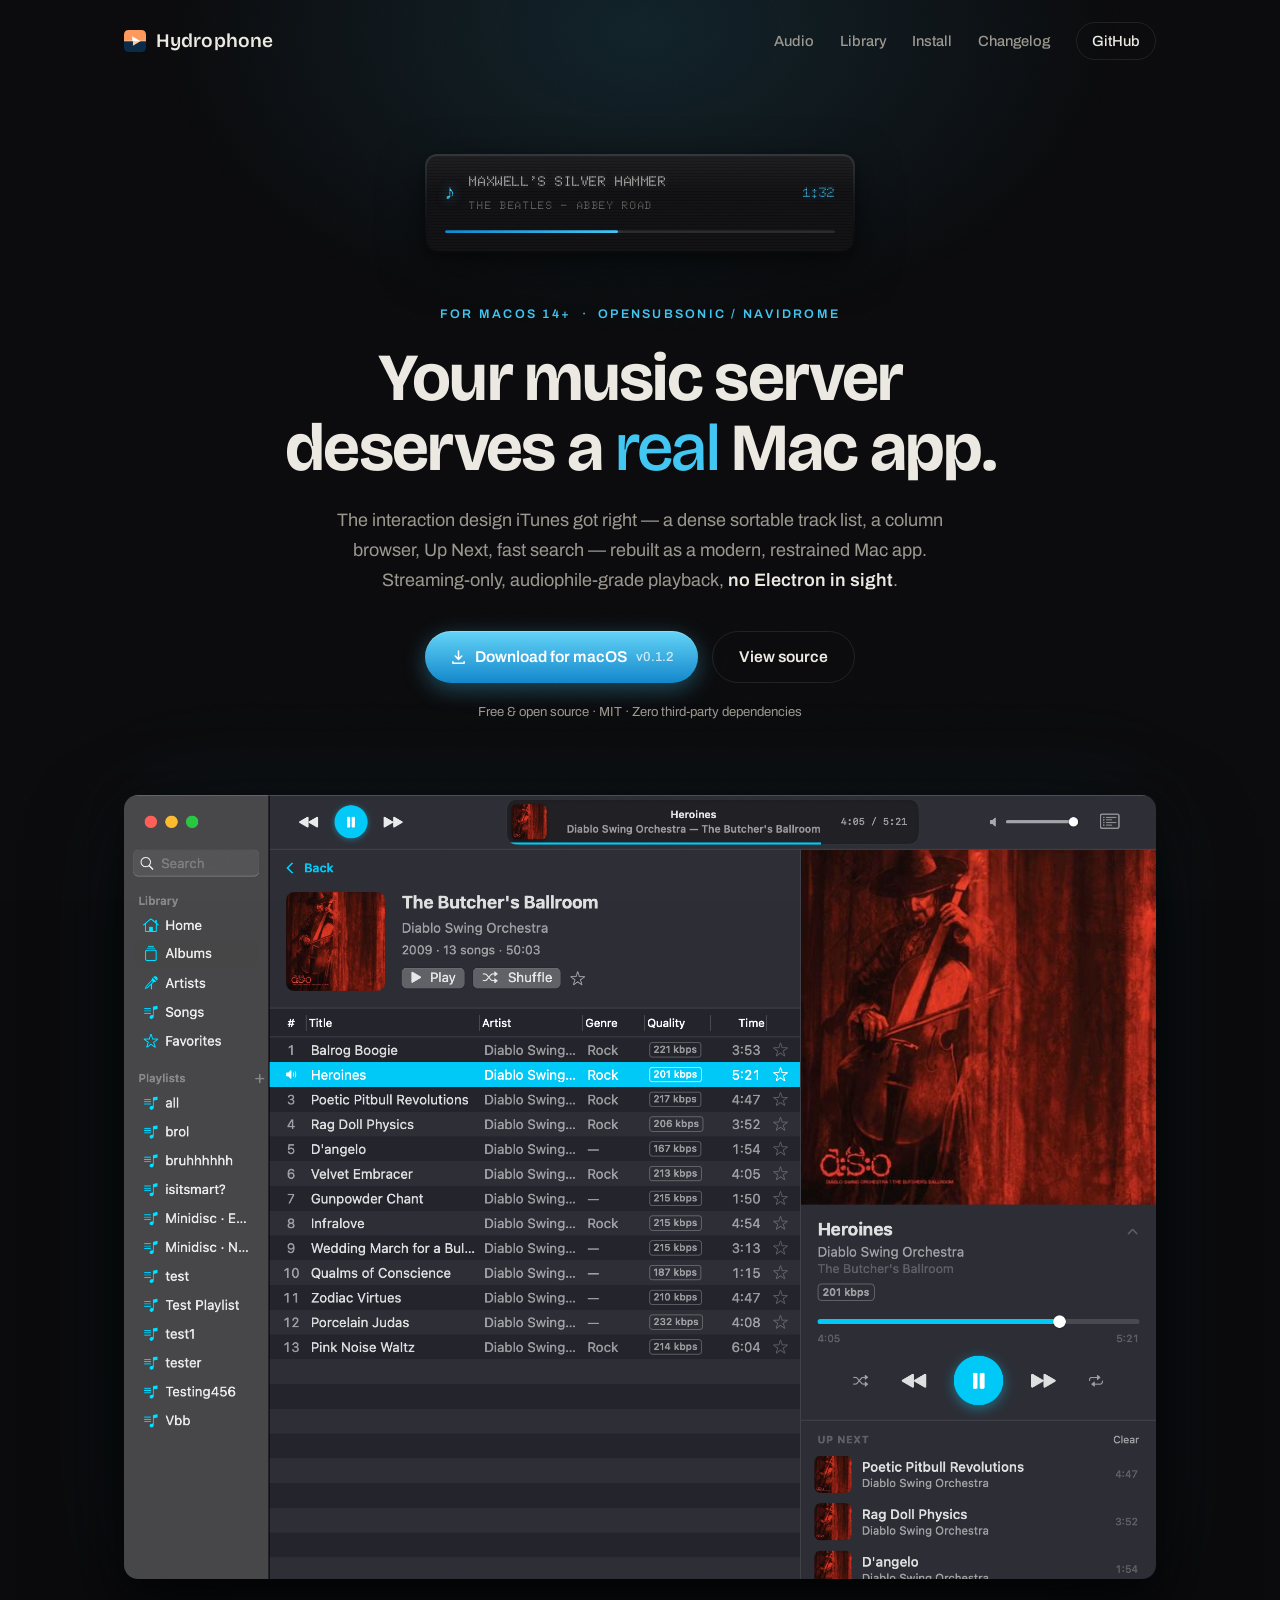
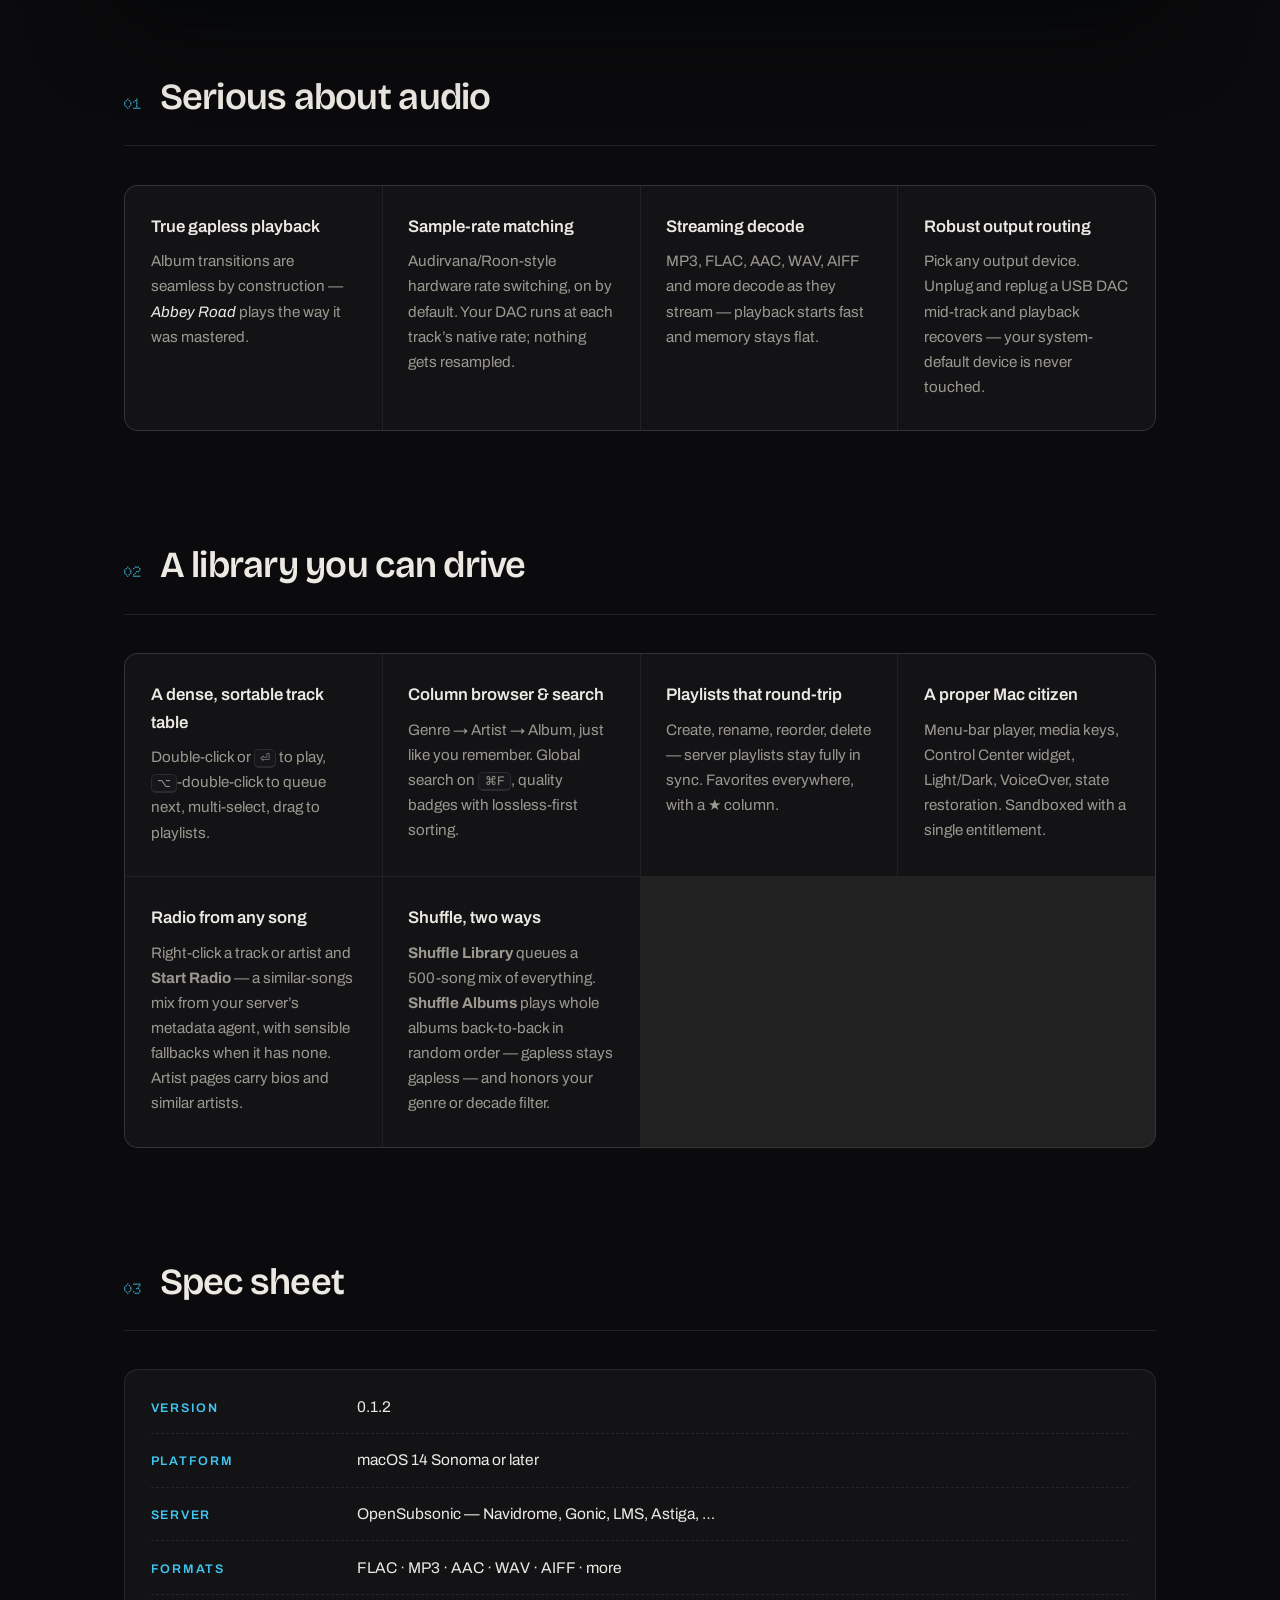
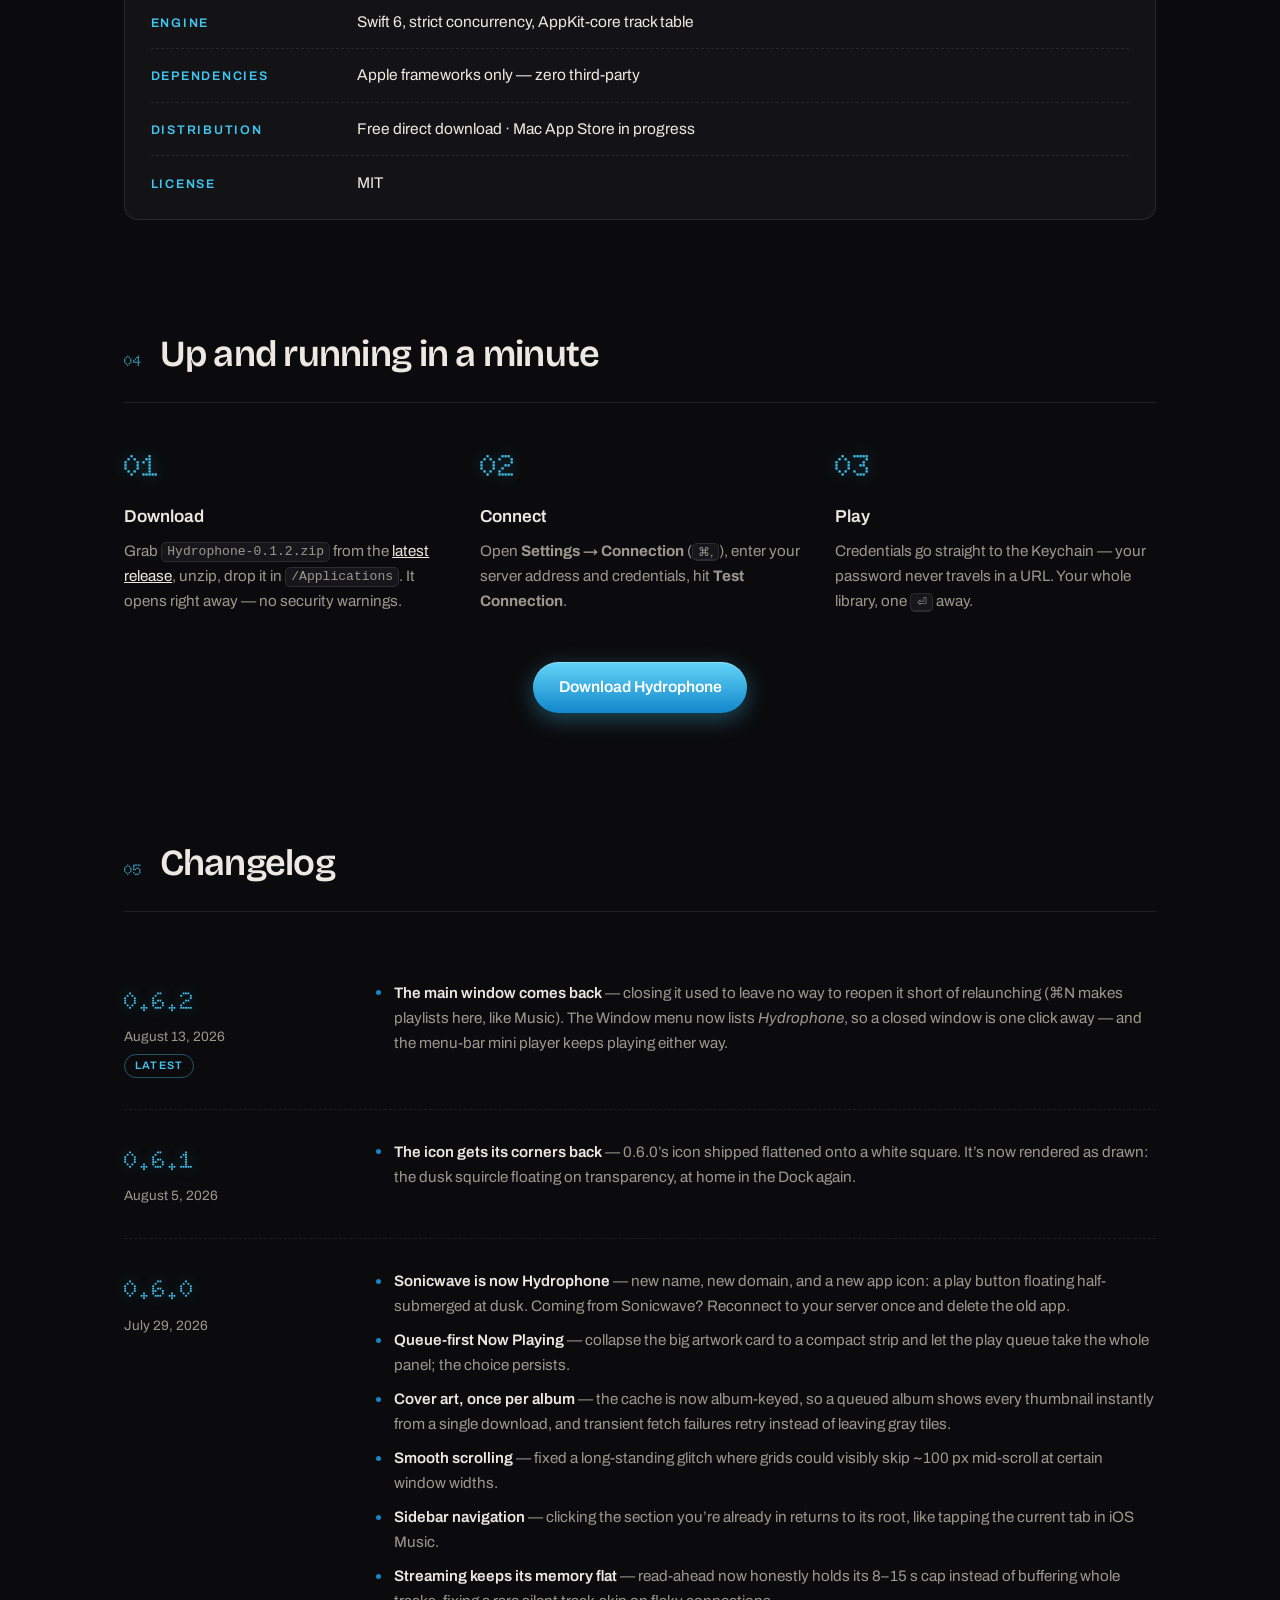
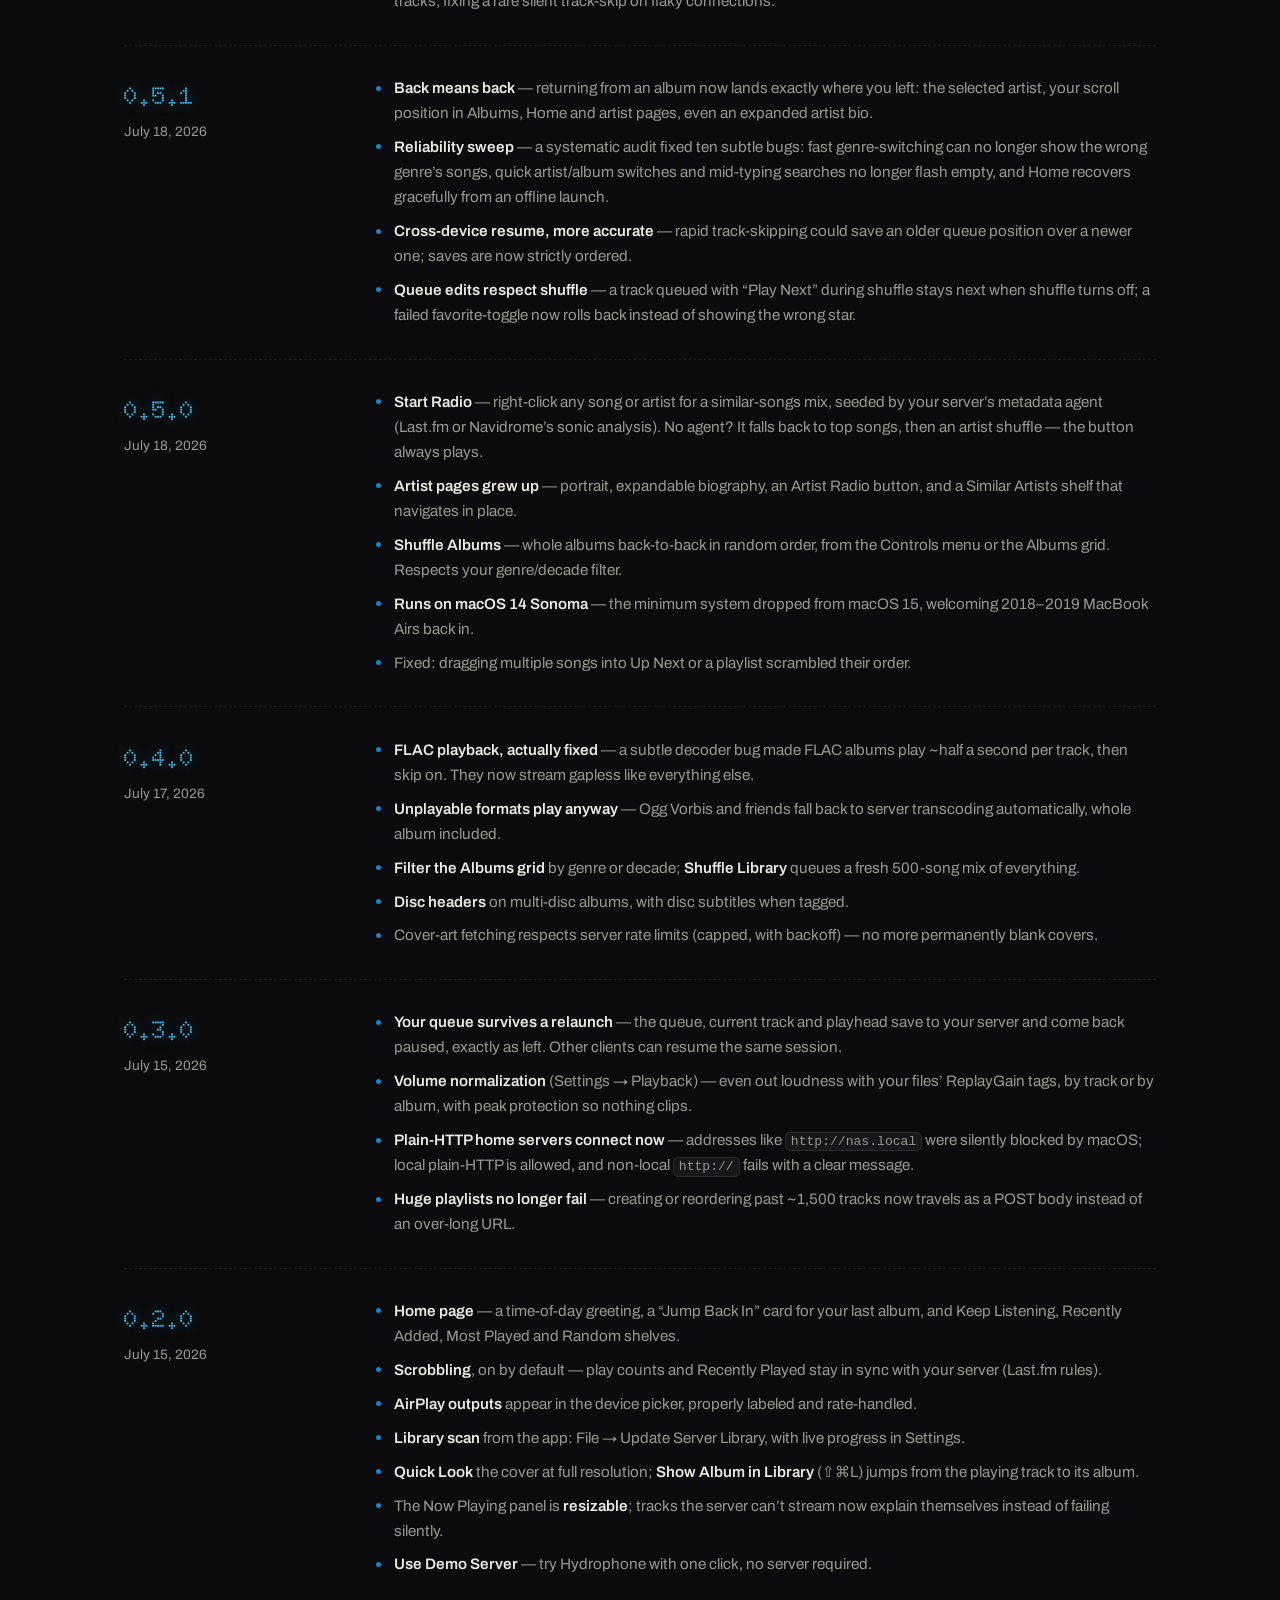
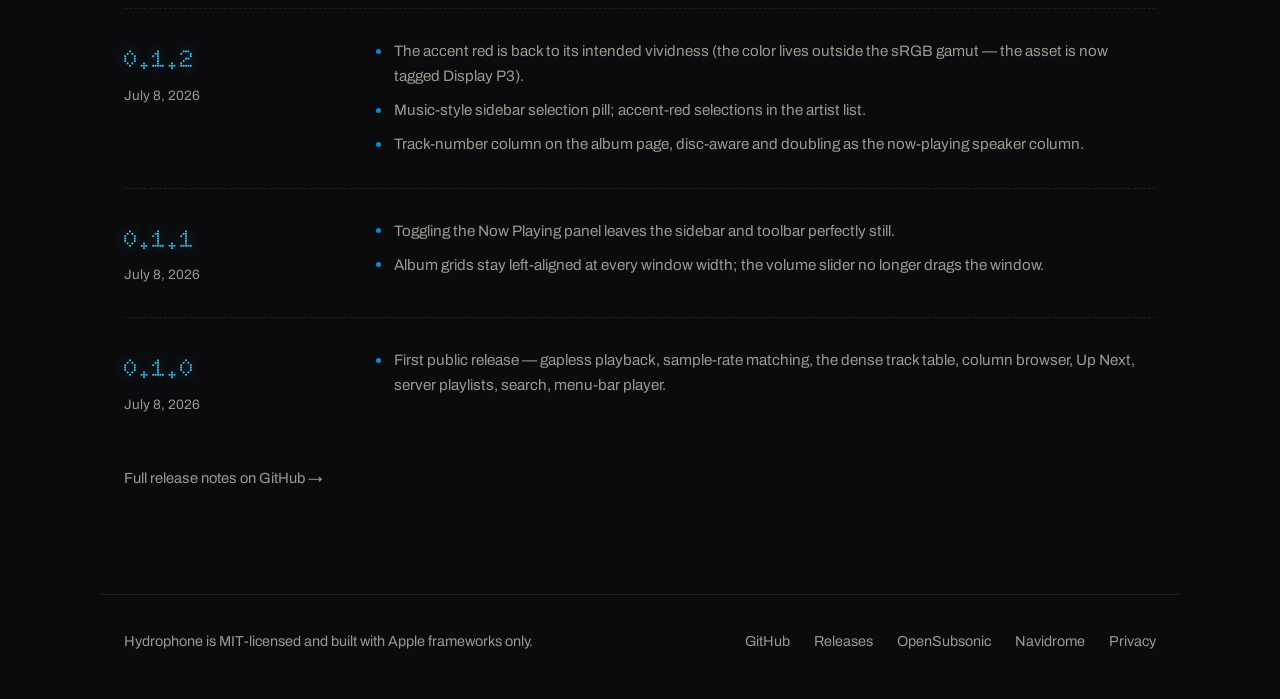
==== commit d6e8bfc7: "docs: 0.6.2 release notes — site changelog, PROGRESS entry Co-Authored-By: Claude Fable 5 <noreply@a" ====
--- a/site/index.html
+++ b/site/index.html
@@ -176,9 +176,19 @@
 
     <article class="release">
       <header>
+        <span class="release-ver">0.6.2</span>
+        <time datetime="2026-08-13">August 13, 2026</time>
+        <span class="release-badge">Latest</span>
+      </header>
+      <ul>
+        <li><strong>The main window comes back</strong> — closing it used to leave no way to reopen it short of relaunching (&#8984;N makes playlists here, like Music). The Window menu now lists <em>Hydrophone</em>, so a closed window is one click away — and the menu-bar mini player keeps playing either way.</li>
+      </ul>
+    </article>
+
+    <article class="release">
+      <header>
         <span class="release-ver">0.6.1</span>
         <time datetime="2026-08-05">August 5, 2026</time>
-        <span class="release-badge">Latest</span>
       </header>
       <ul>
         <li><strong>The icon gets its corners back</strong> — 0.6.0&rsquo;s icon shipped flattened onto a white square. It&rsquo;s now rendered as drawn: the dusk squircle floating on transparency, at home in the Dock again.</li>
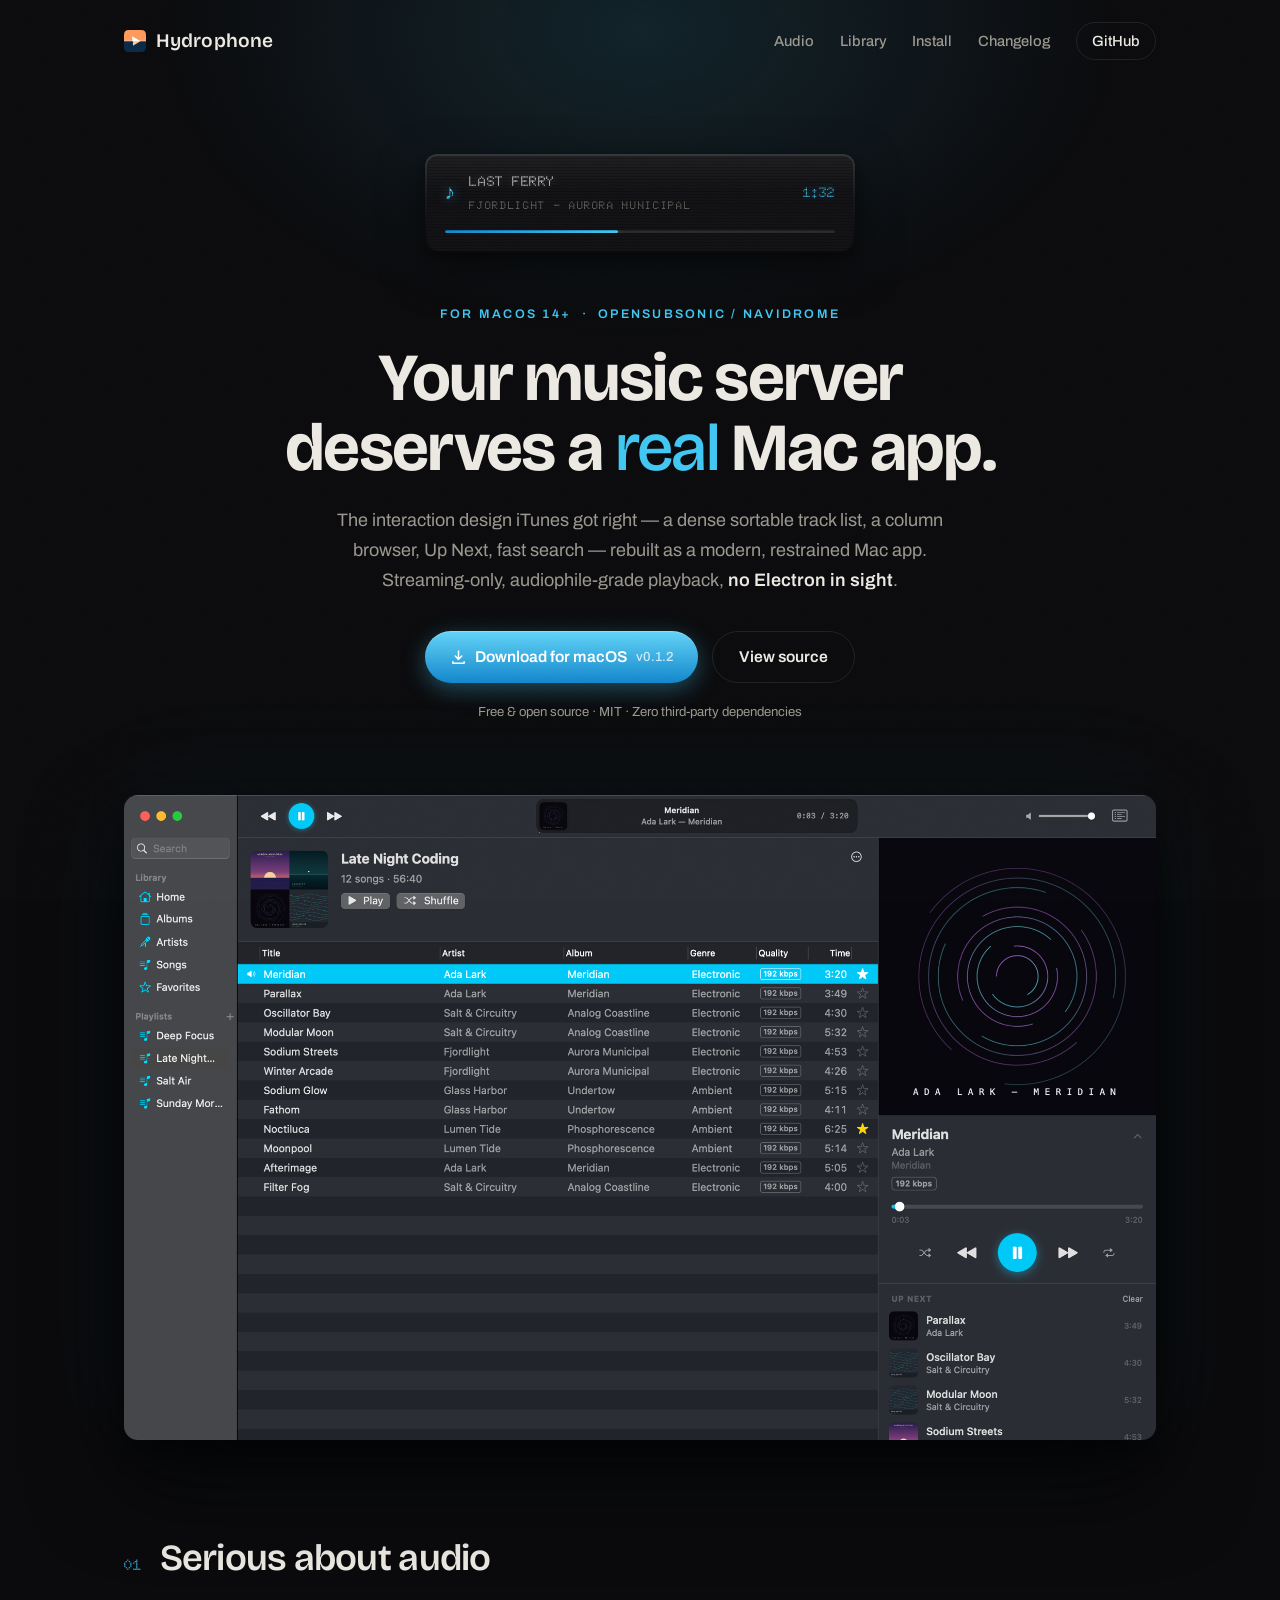
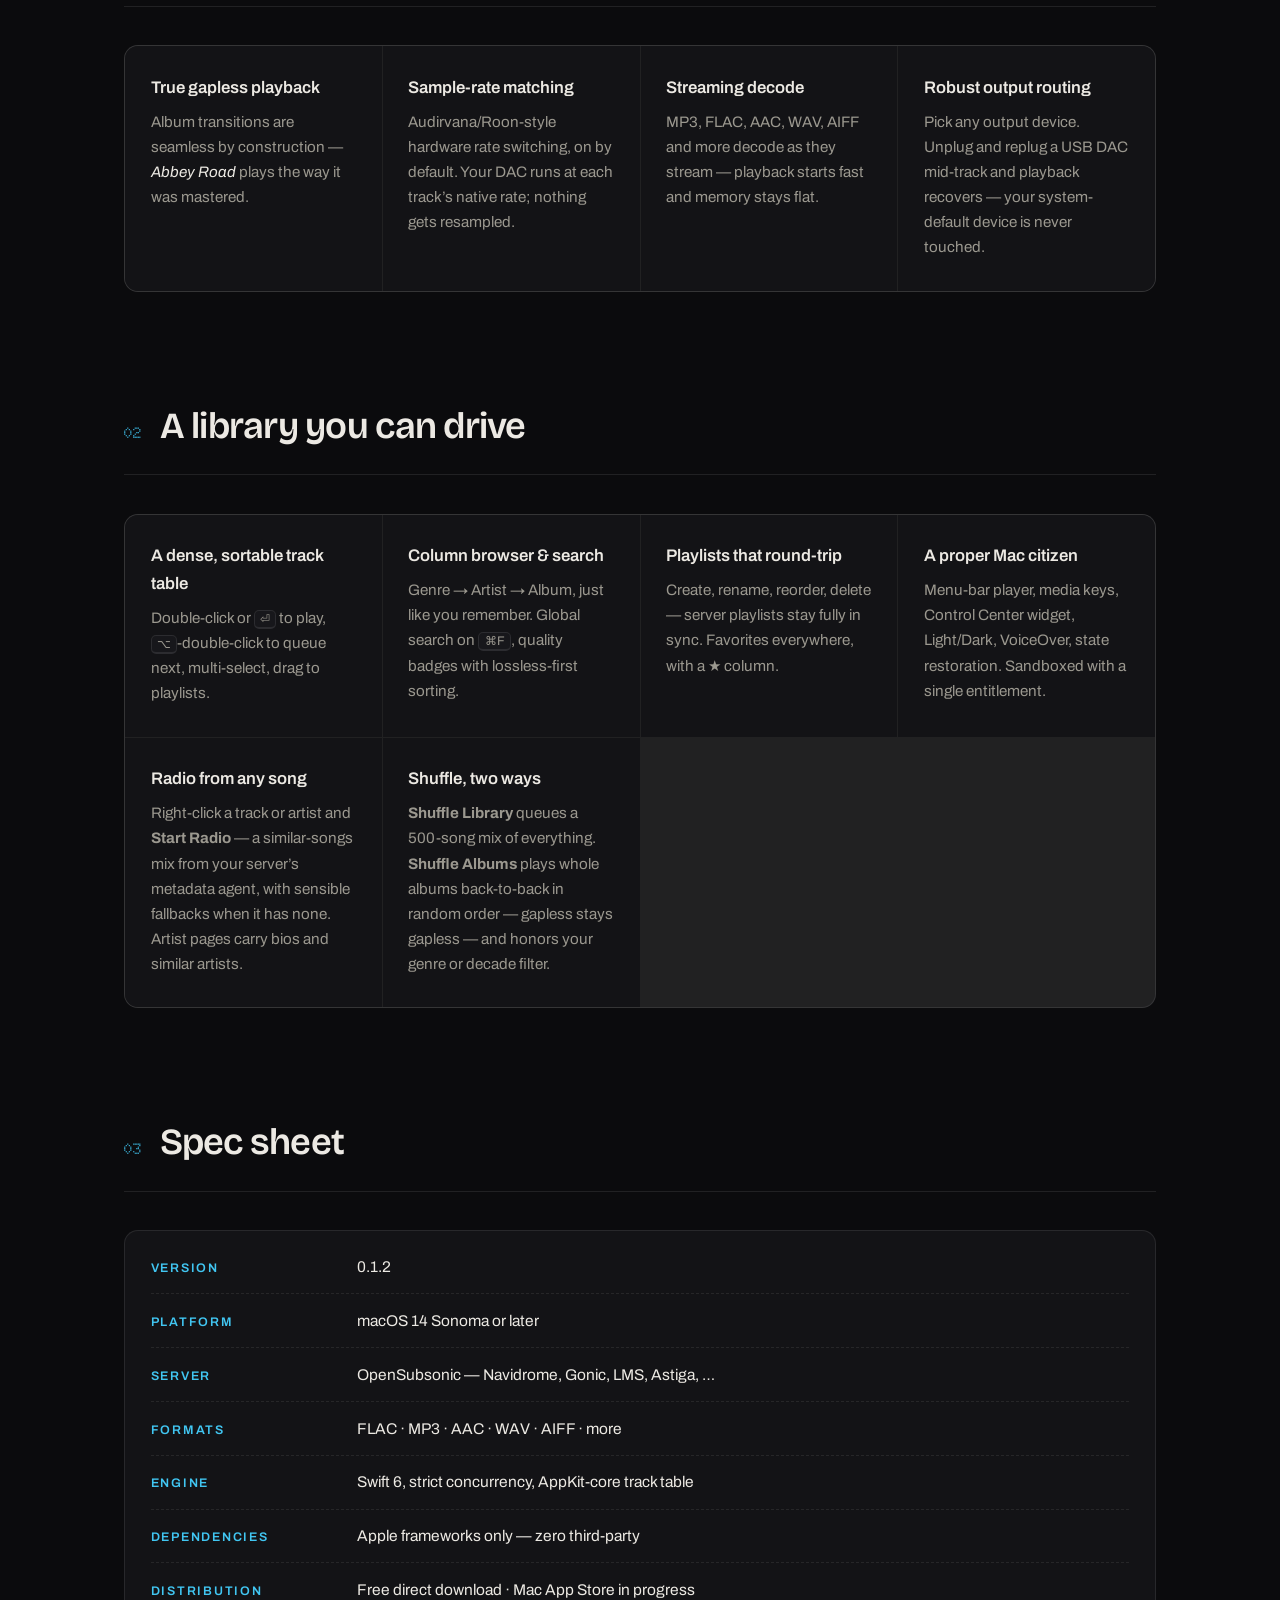
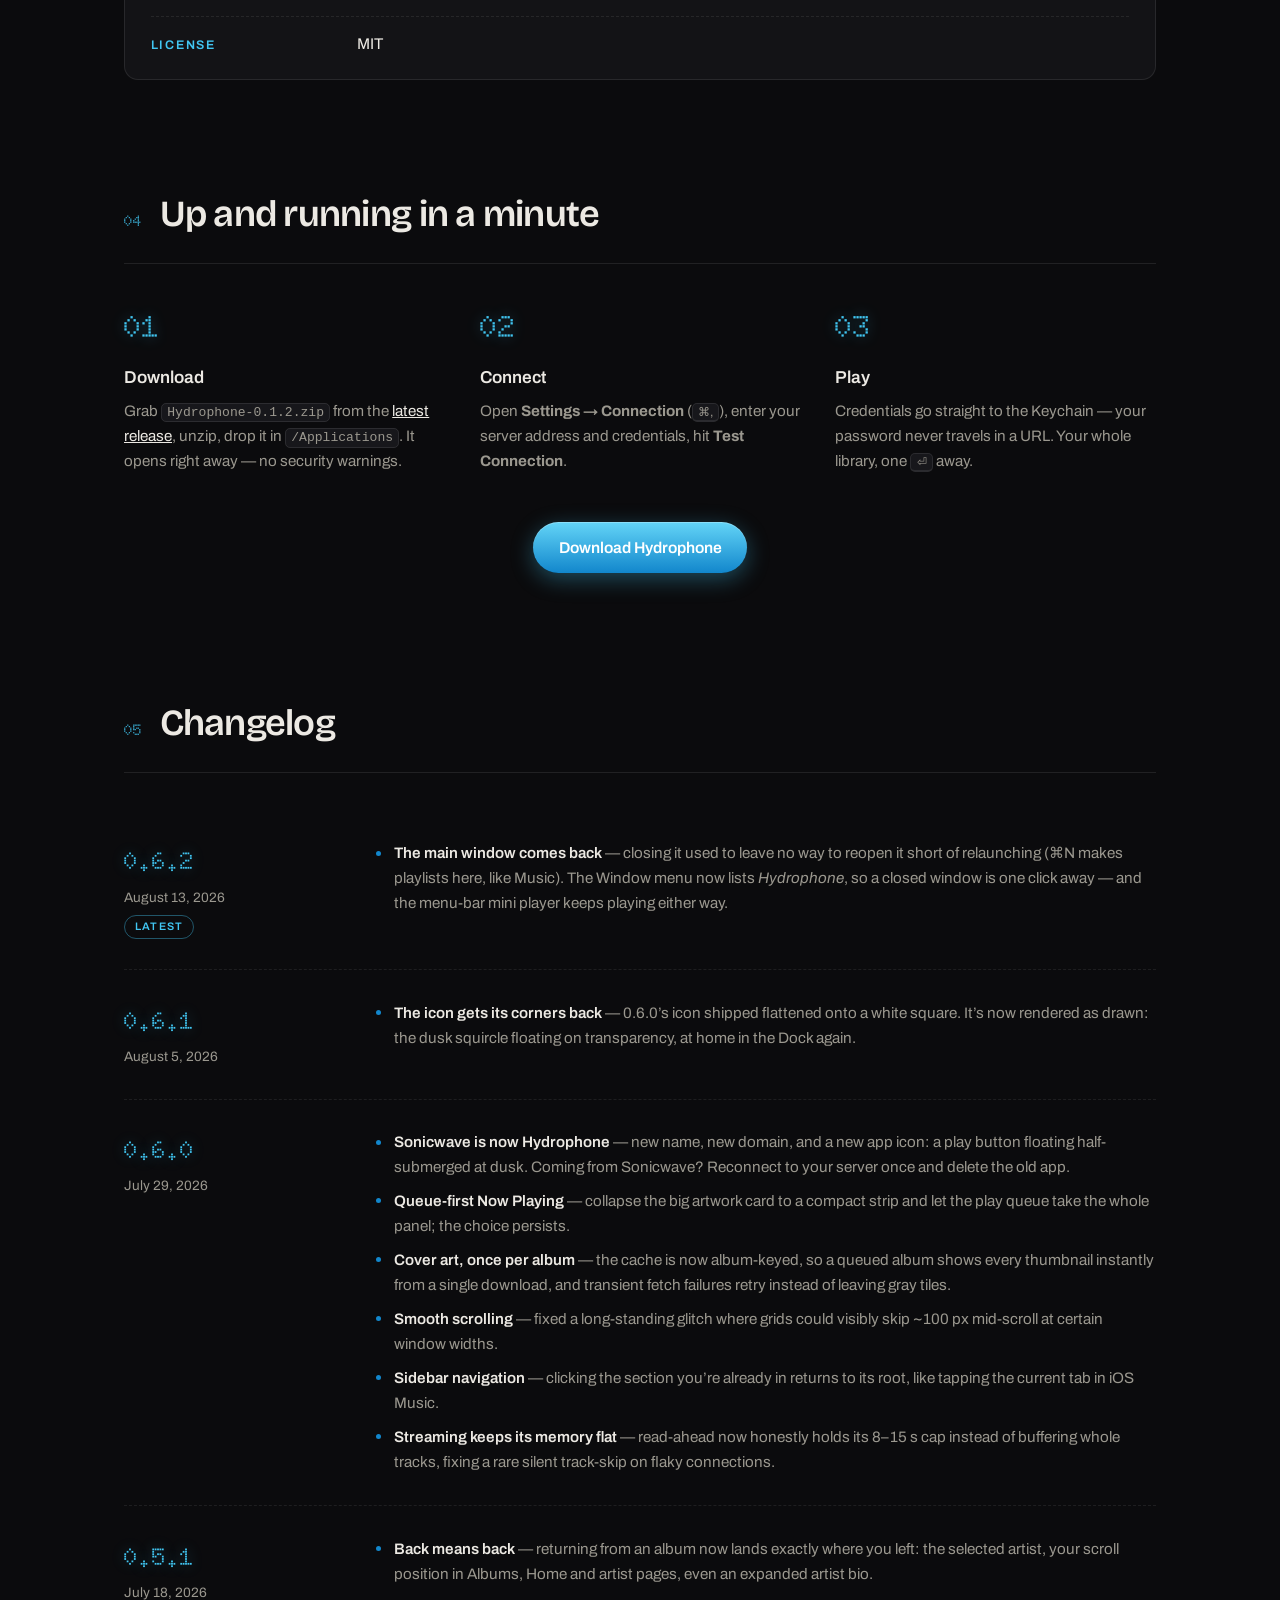
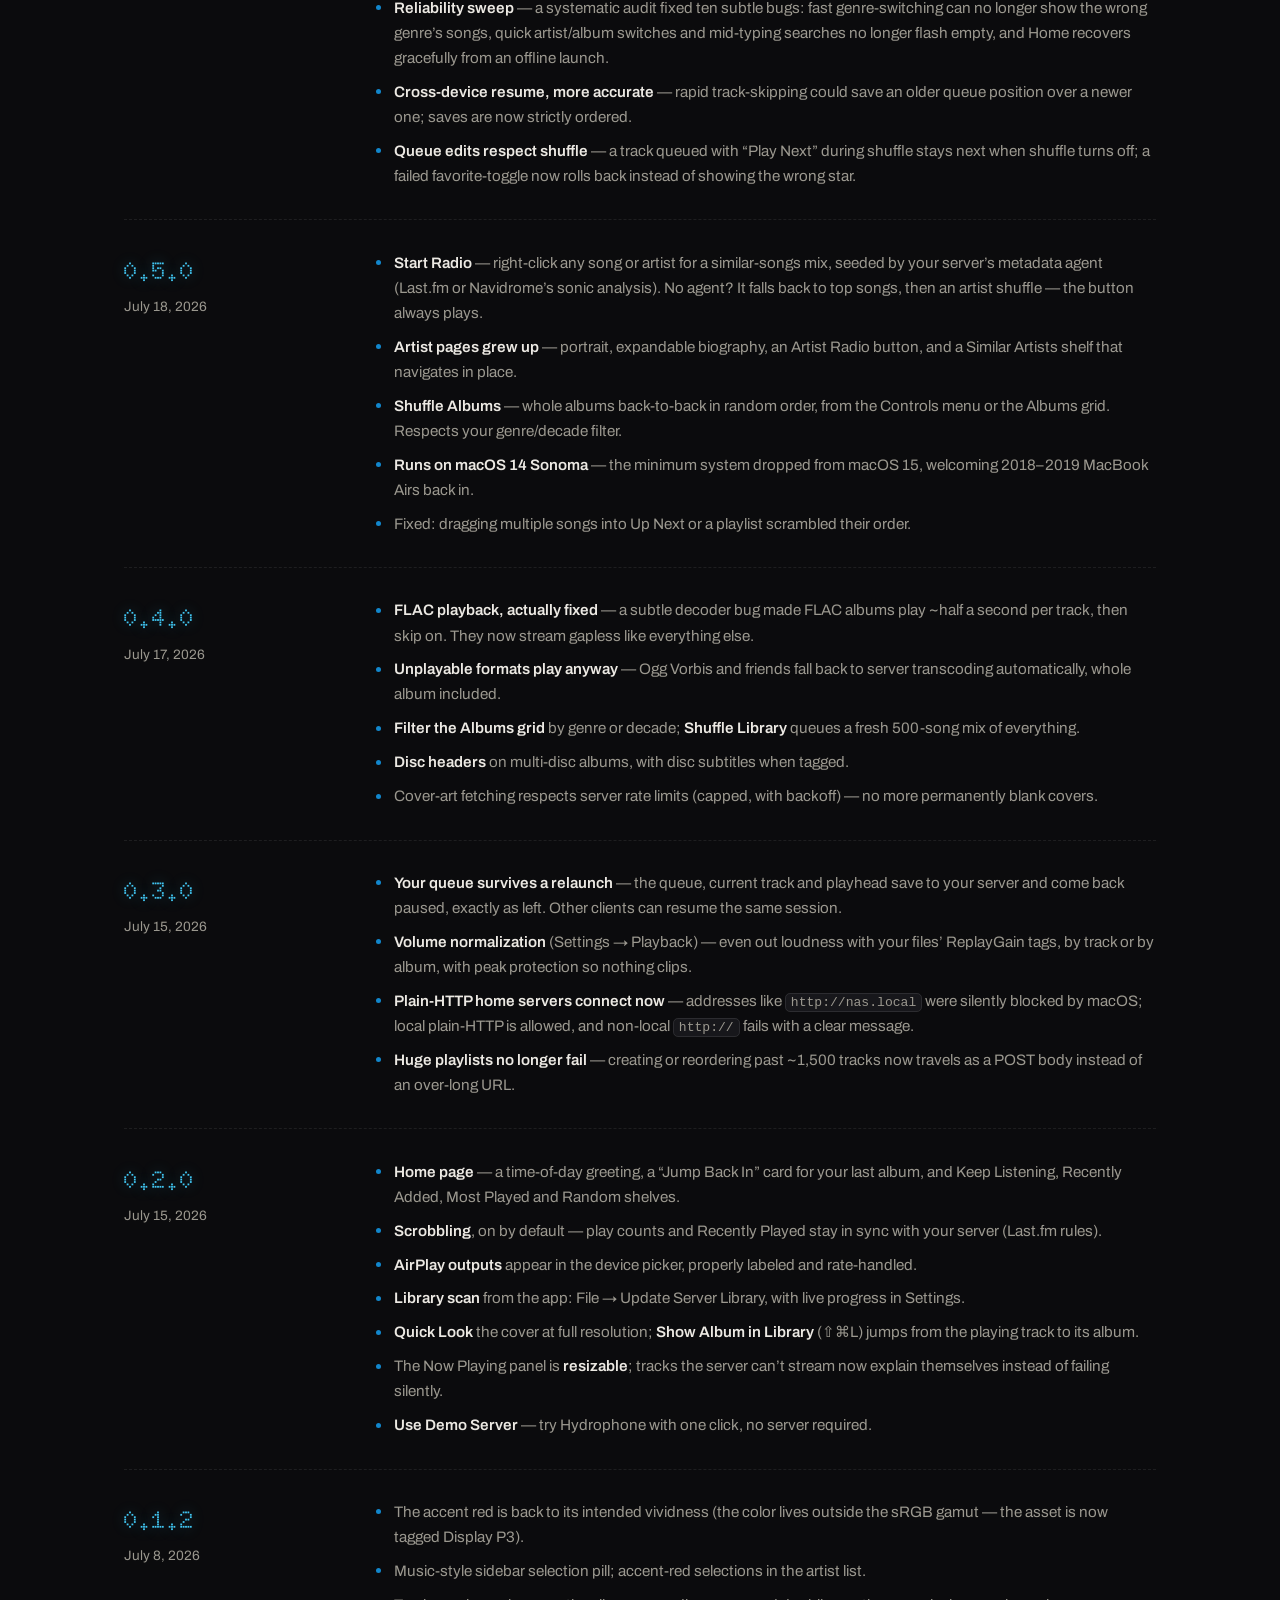
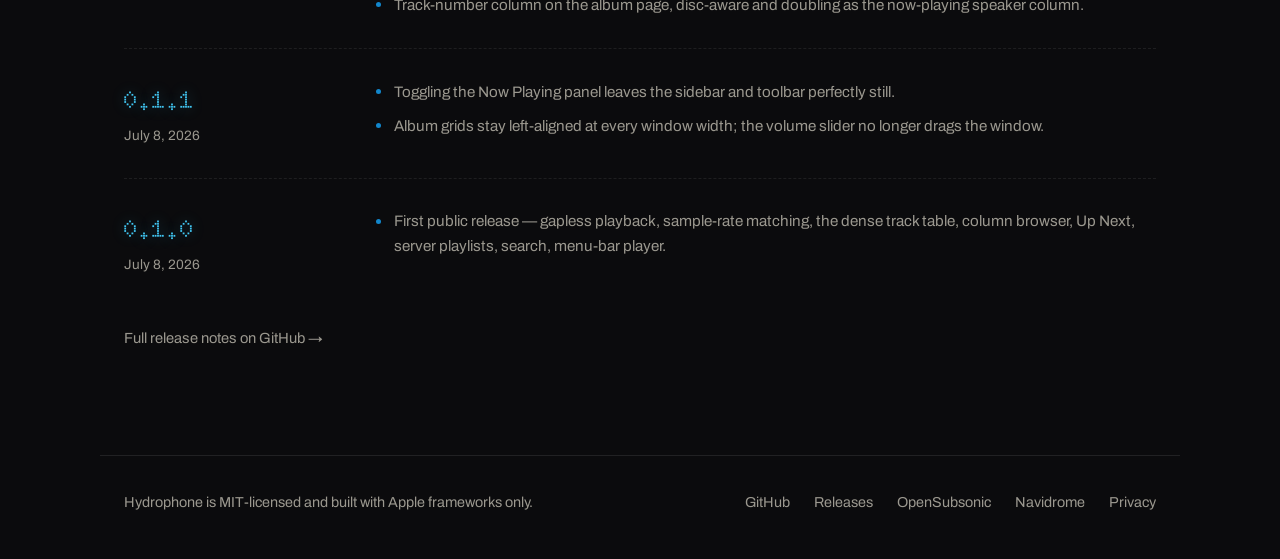
==== commit 4c2f6372: "docs(site): rights-cleared hero imagery The README/site window screenshot showed a real album; it is" ====
--- a/site/index.html
+++ b/site/index.html
@@ -34,12 +34,12 @@
 
 <main>
   <section class="hero">
-    <div class="lcd" role="img" aria-label="Playback display showing Maxwell's Silver Hammer by The Beatles">
+    <div class="lcd" role="img" aria-label="Playback display showing Last Ferry by Fjordlight">
       <div class="lcd-glass">
         <span class="lcd-note">♪</span>
         <div class="lcd-text">
-          <span class="lcd-title">MAXWELL&rsquo;S SILVER HAMMER</span>
-          <span class="lcd-artist">THE BEATLES — ABBEY ROAD</span>
+          <span class="lcd-title">LAST FERRY</span>
+          <span class="lcd-artist">FJORDLIGHT — AURORA MUNICIPAL</span>
         </div>
         <span class="lcd-time" id="lcd-time">1:29</span>
         <div class="lcd-progress"><span id="lcd-bar"></span></div>
@@ -64,8 +64,8 @@
 
   <section class="shot">
     <div class="shot-frame">
-      <img src="assets/app-window.png" width="2000" height="1520"
-           alt="Hydrophone playing The Butcher's Ballroom: sidebar with library and playlists, a dense sortable track table with quality badges, and a Now Playing panel with artwork and an Up Next queue.">
+      <img src="assets/app-window.png" width="2000" height="1250"
+           alt="Hydrophone playing Meridian by Ada Lark: sidebar with library and playlists, a dense sortable track table with quality badges, and a Now Playing panel with artwork and an Up Next queue.">
     </div>
   </section>
 
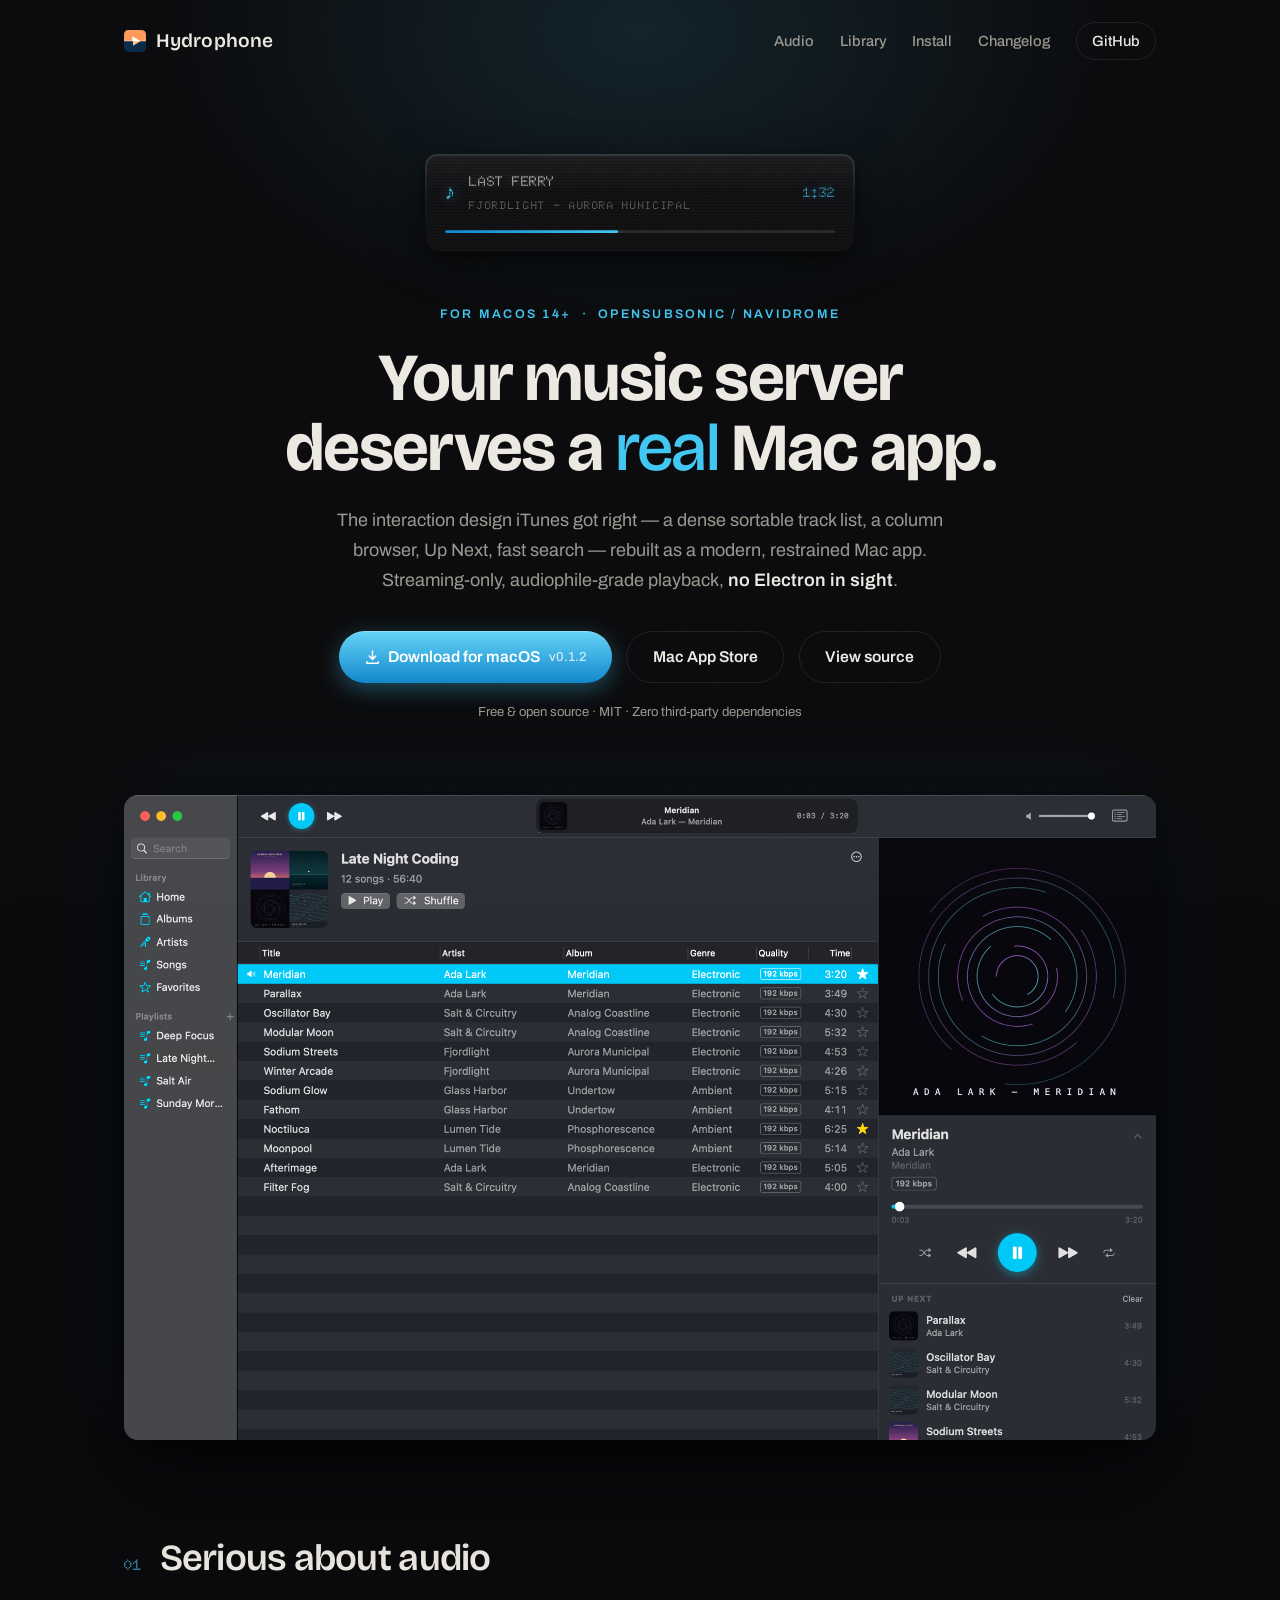
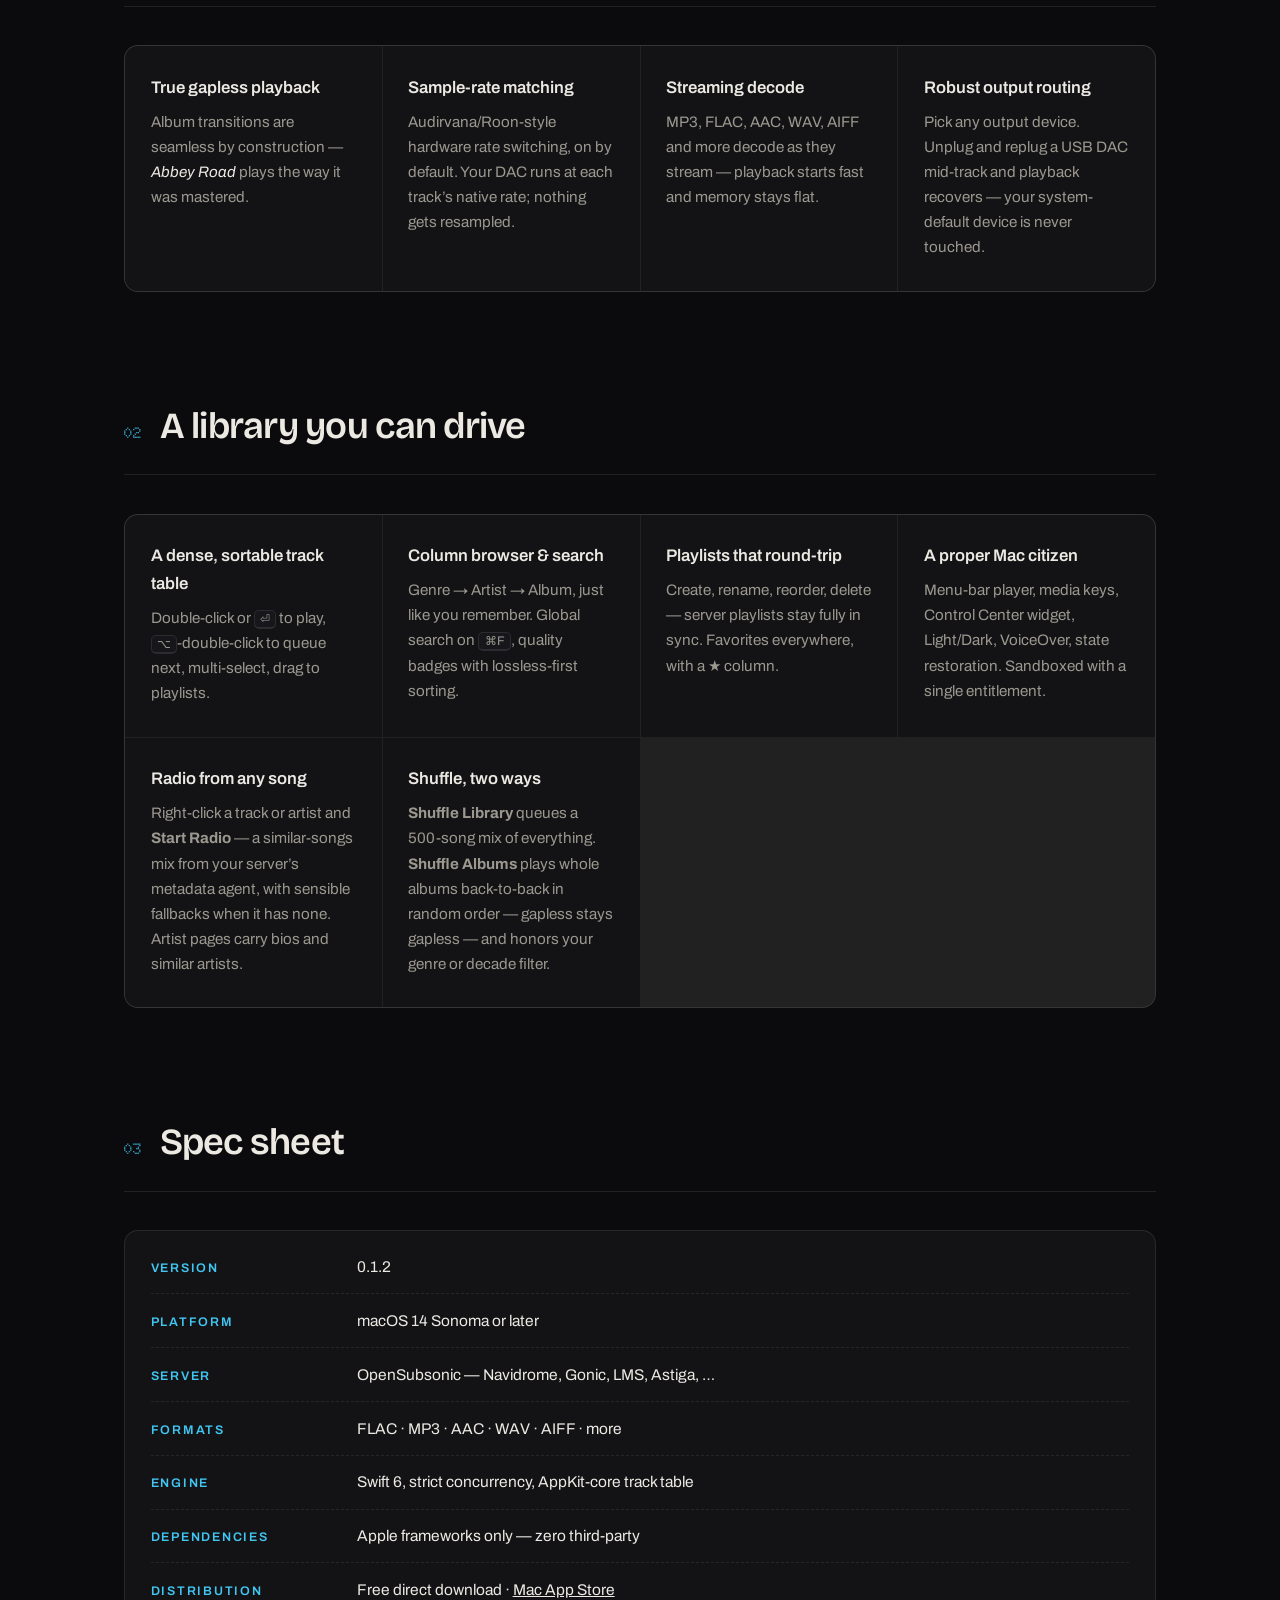
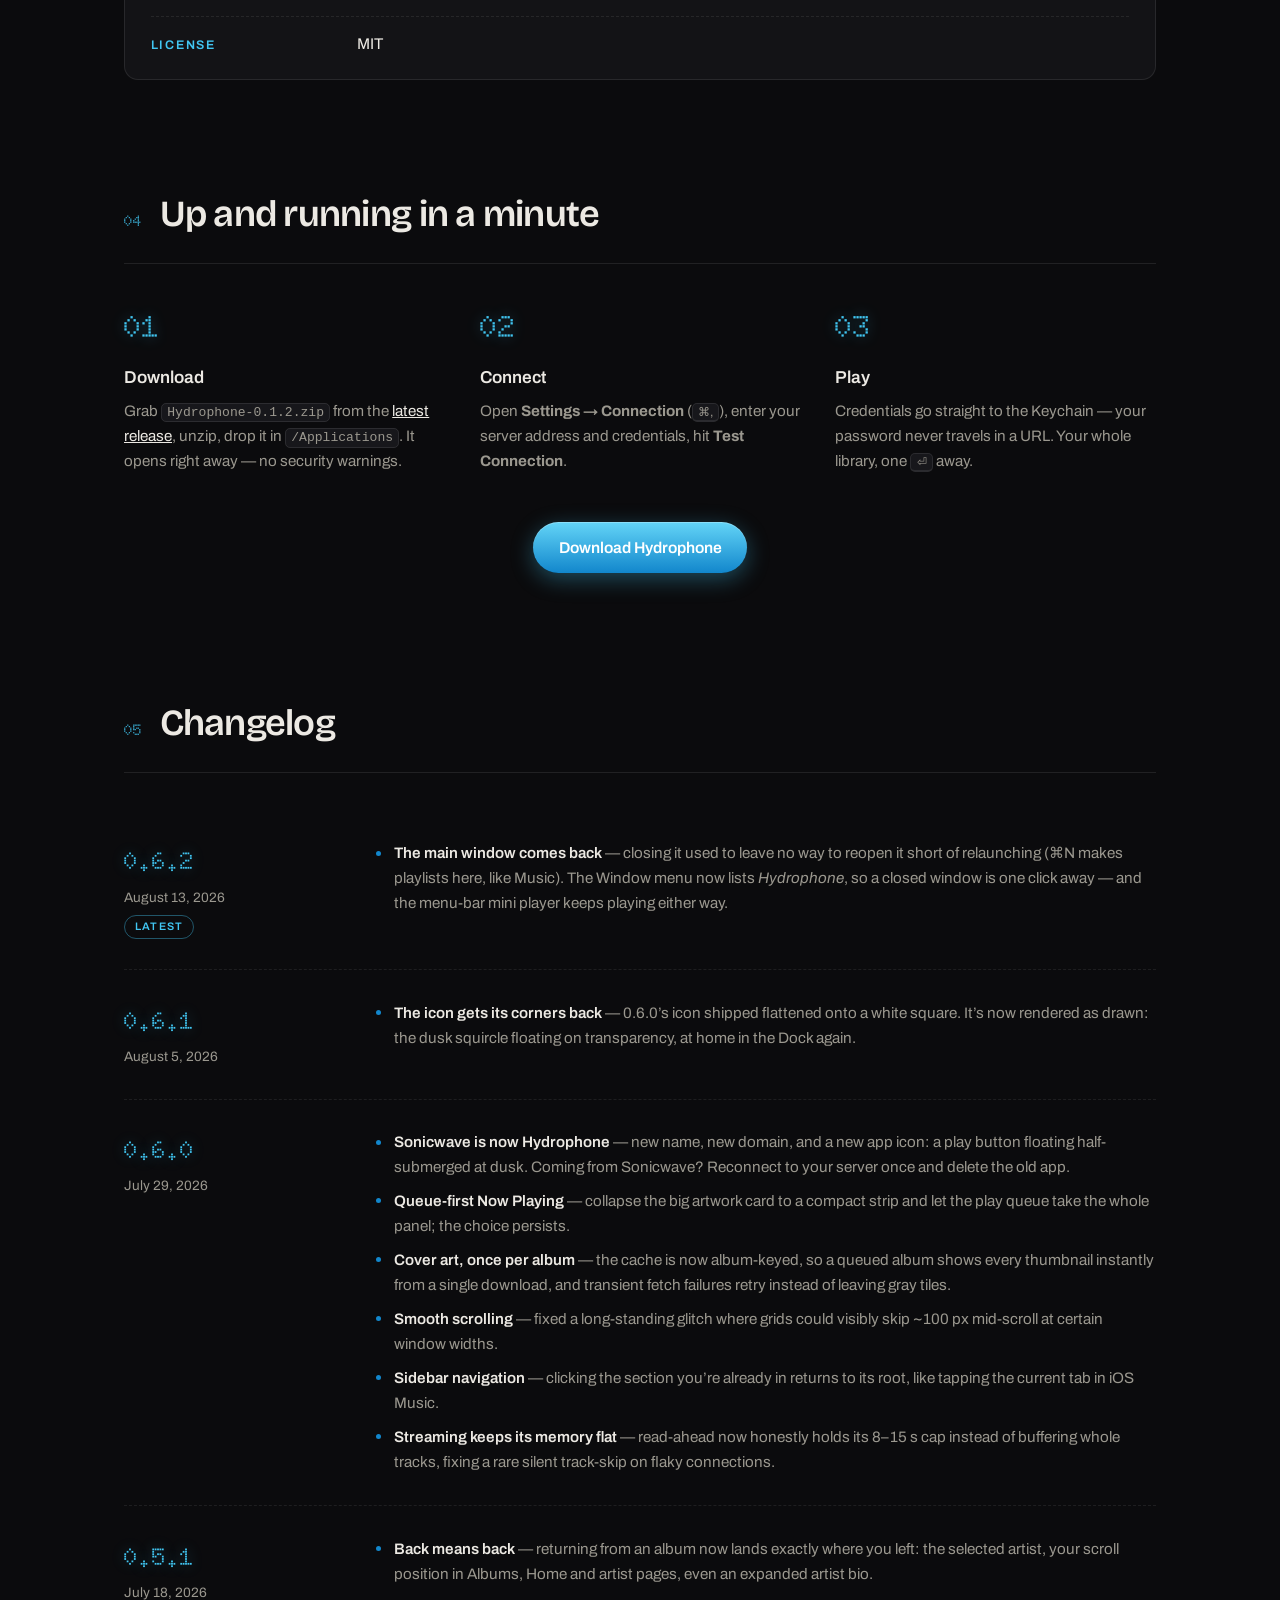
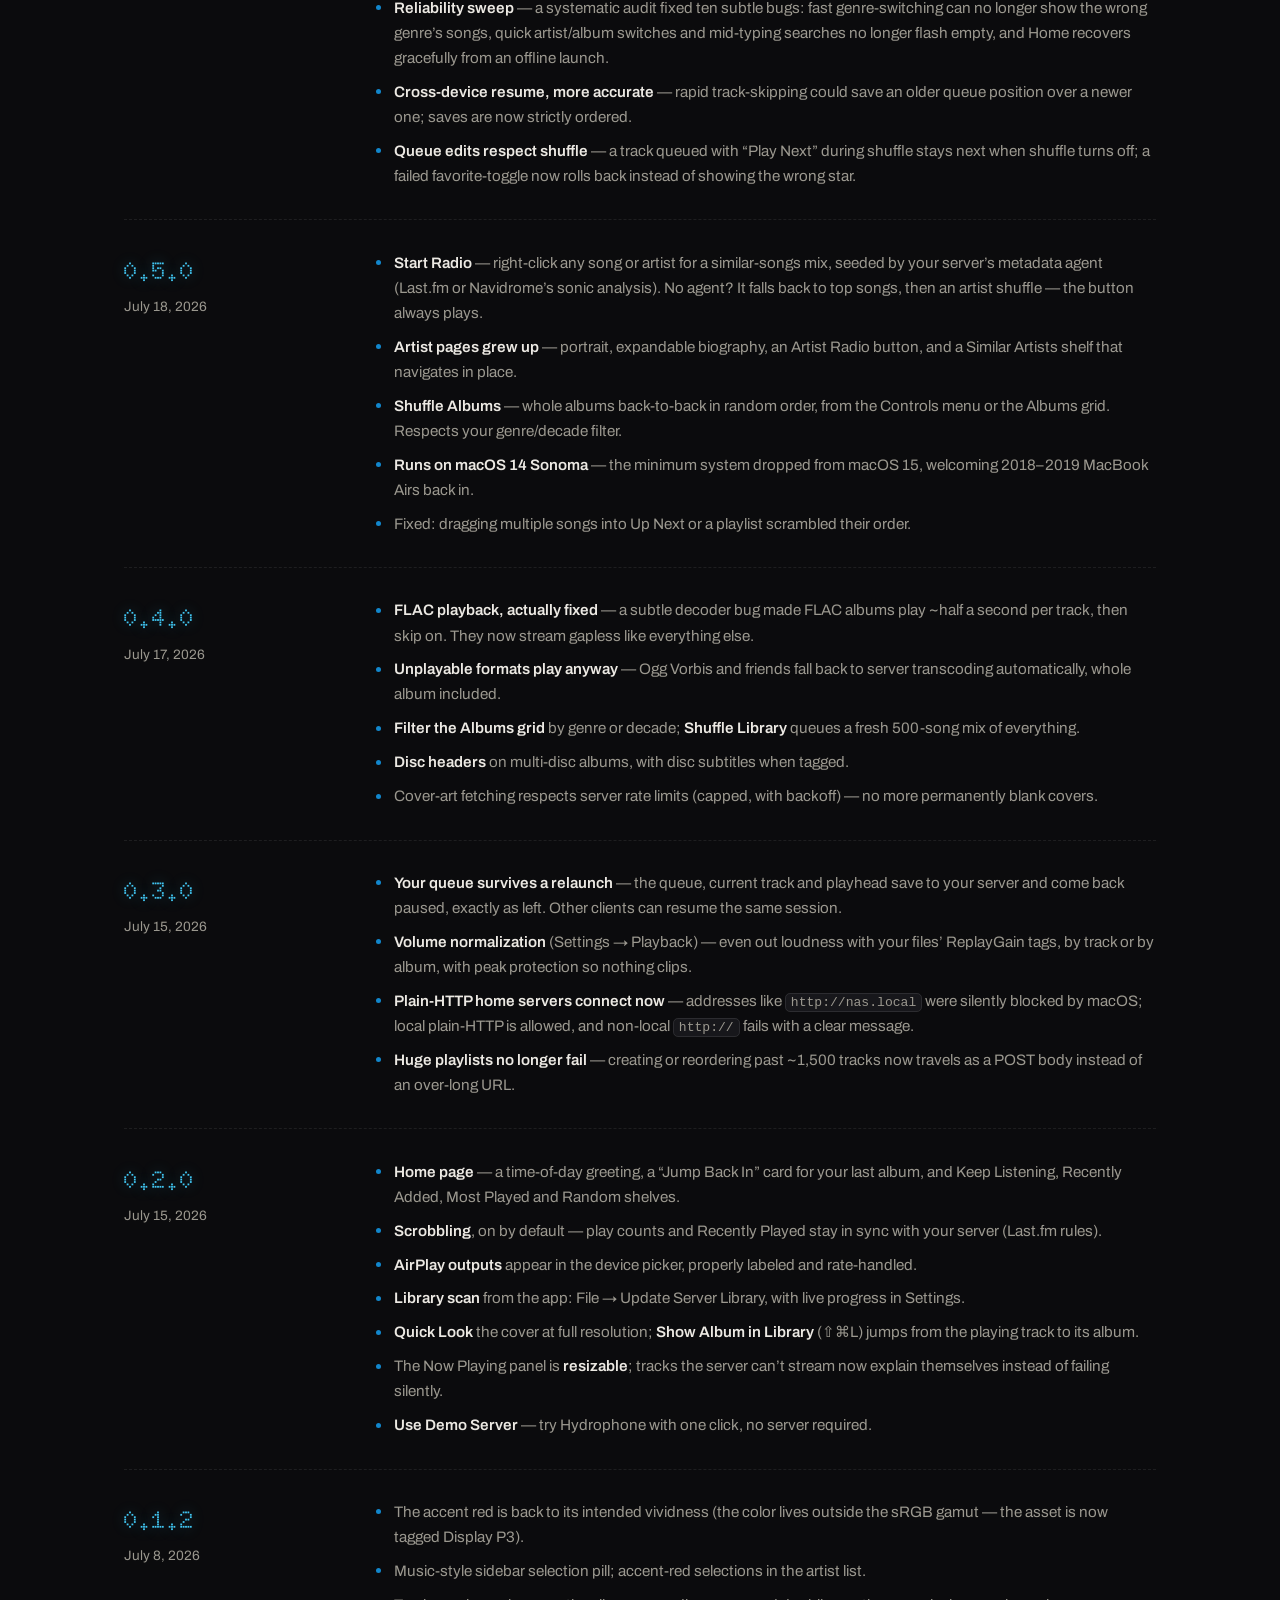
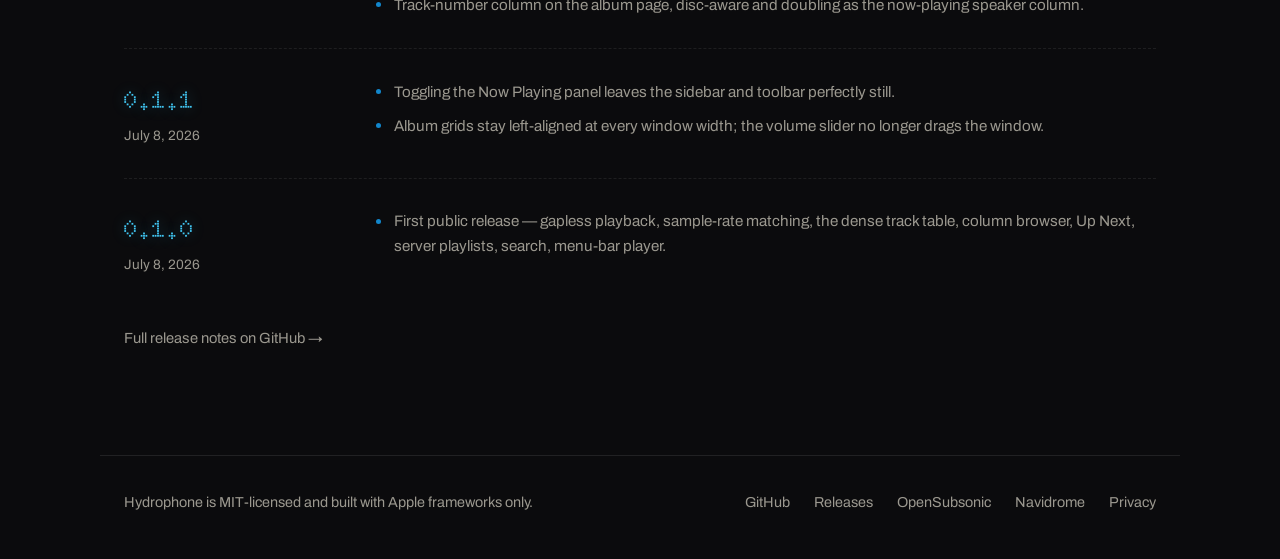
==== commit ccede97d: "docs(site): Hydrophone is on the Mac App Store 0.6.2 approved and released; store page linked from t" ====
--- a/site/index.html
+++ b/site/index.html
@@ -57,6 +57,7 @@
         <svg width="15" height="15" viewBox="0 0 16 16" aria-hidden="true"><path d="M8 1v9m0 0L4.5 6.5M8 10l3.5-3.5M2 12.5V14h12v-1.5" fill="none" stroke="currentColor" stroke-width="1.6" stroke-linecap="round" stroke-linejoin="round"/></svg>
         Download for macOS <span class="ver">v<span class="app-version">0.1.2</span></span>
       </a>
+      <a class="btn-ghost" href="https://apps.apple.com/app/id6795956982">Mac App&nbsp;Store</a>
       <a class="btn-ghost" href="https://github.com/thijsw/hydrophone">View source</a>
     </div>
     <p class="fineprint">Free &amp; open source · MIT · Zero third-party dependencies</p>
@@ -139,7 +140,7 @@
       <div><dt>Formats</dt><dd>FLAC · MP3 · AAC · WAV · AIFF · more</dd></div>
       <div><dt>Engine</dt><dd>Swift 6, strict concurrency, AppKit-core track table</dd></div>
       <div><dt>Dependencies</dt><dd>Apple frameworks only — zero third-party</dd></div>
-      <div><dt>Distribution</dt><dd>Free direct download · Mac App Store in progress</dd></div>
+      <div><dt>Distribution</dt><dd>Free direct download · <a href="https://apps.apple.com/app/id6795956982">Mac App Store</a></dd></div>
       <div><dt>License</dt><dd>MIT</dd></div>
     </dl>
   </section>
